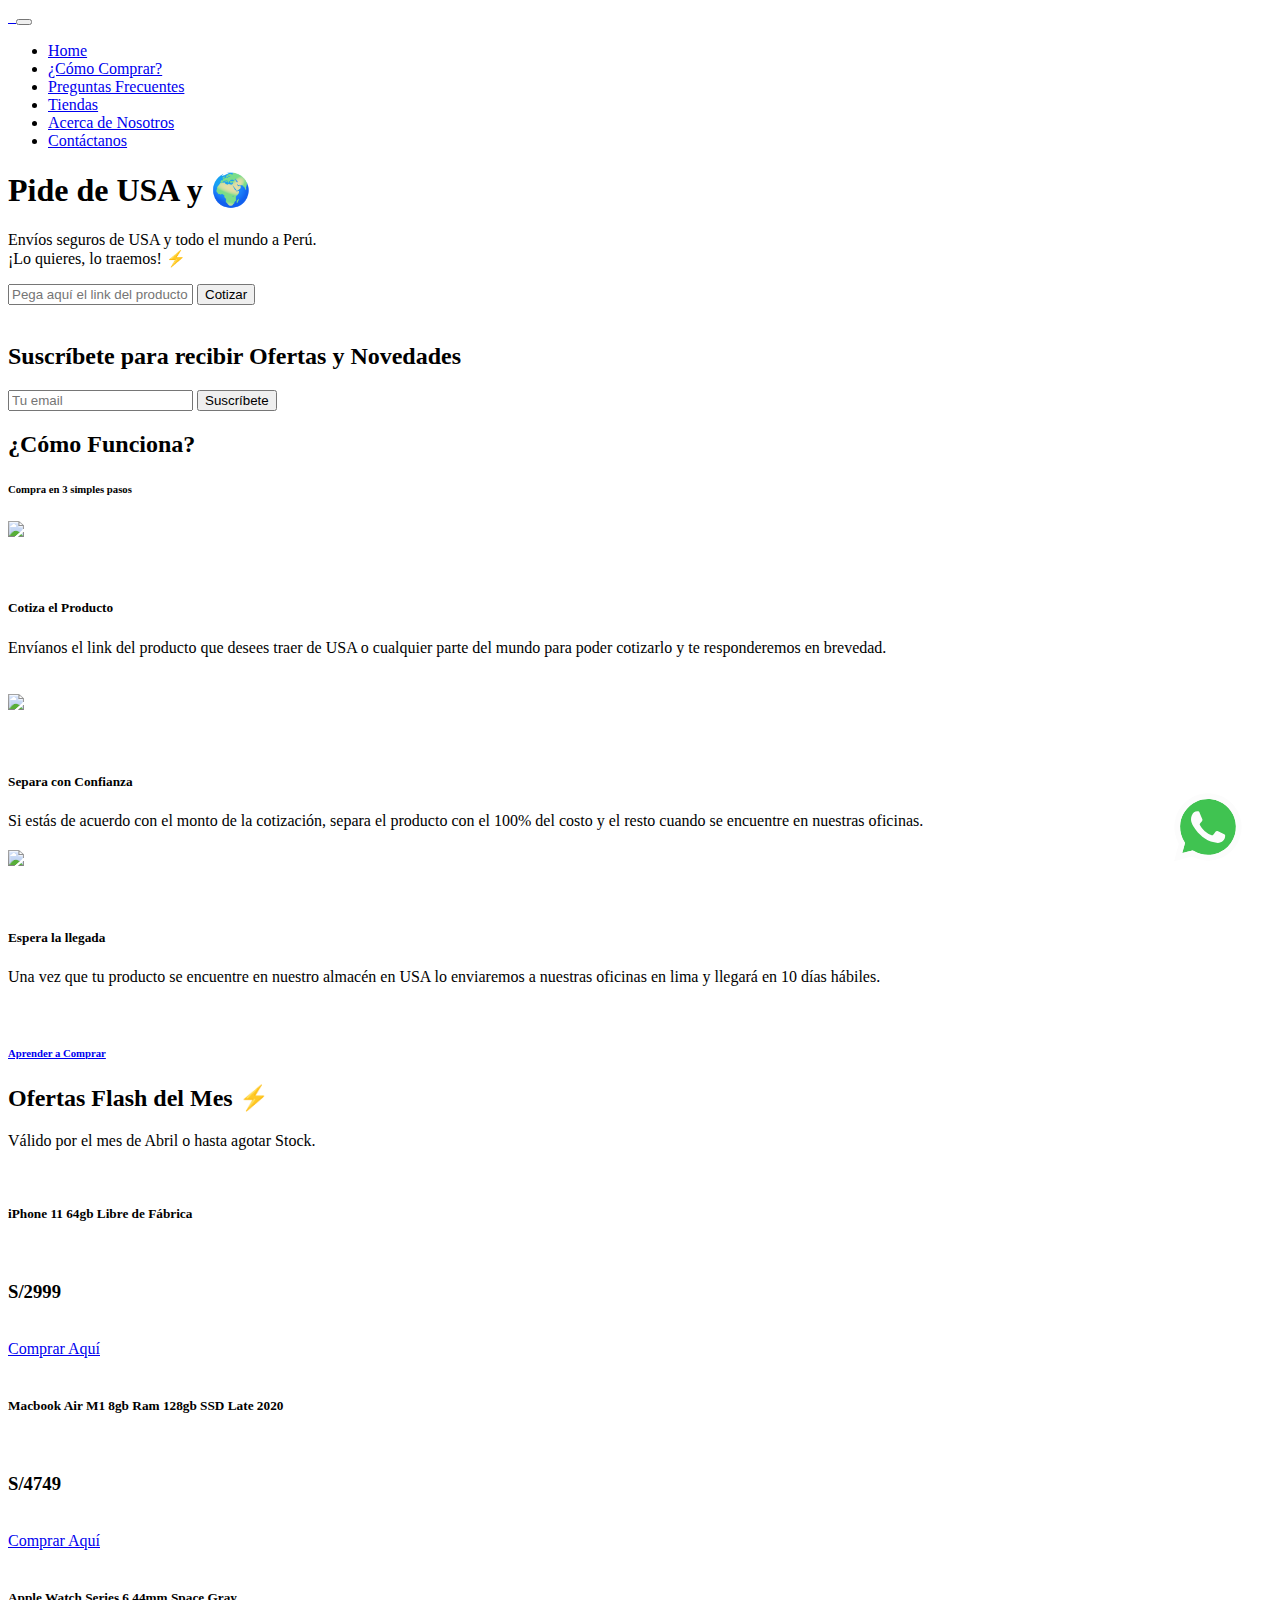
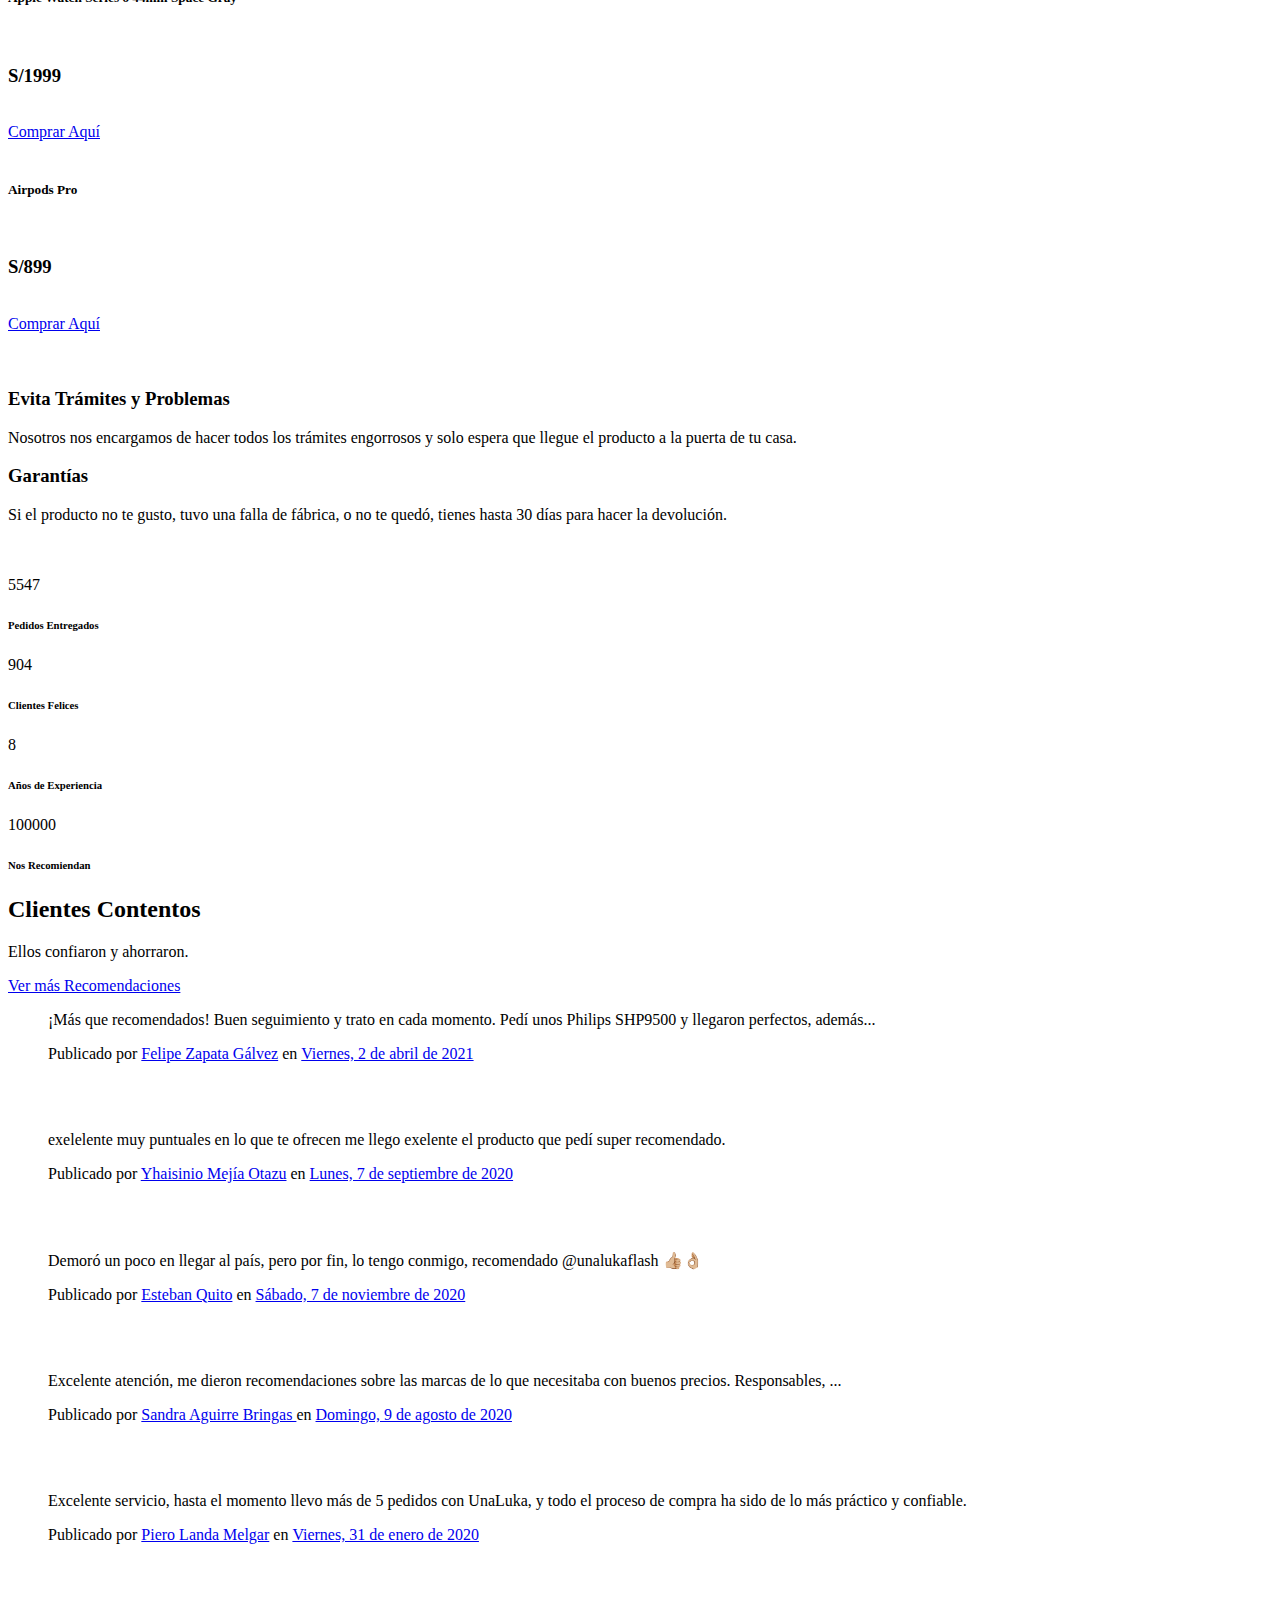
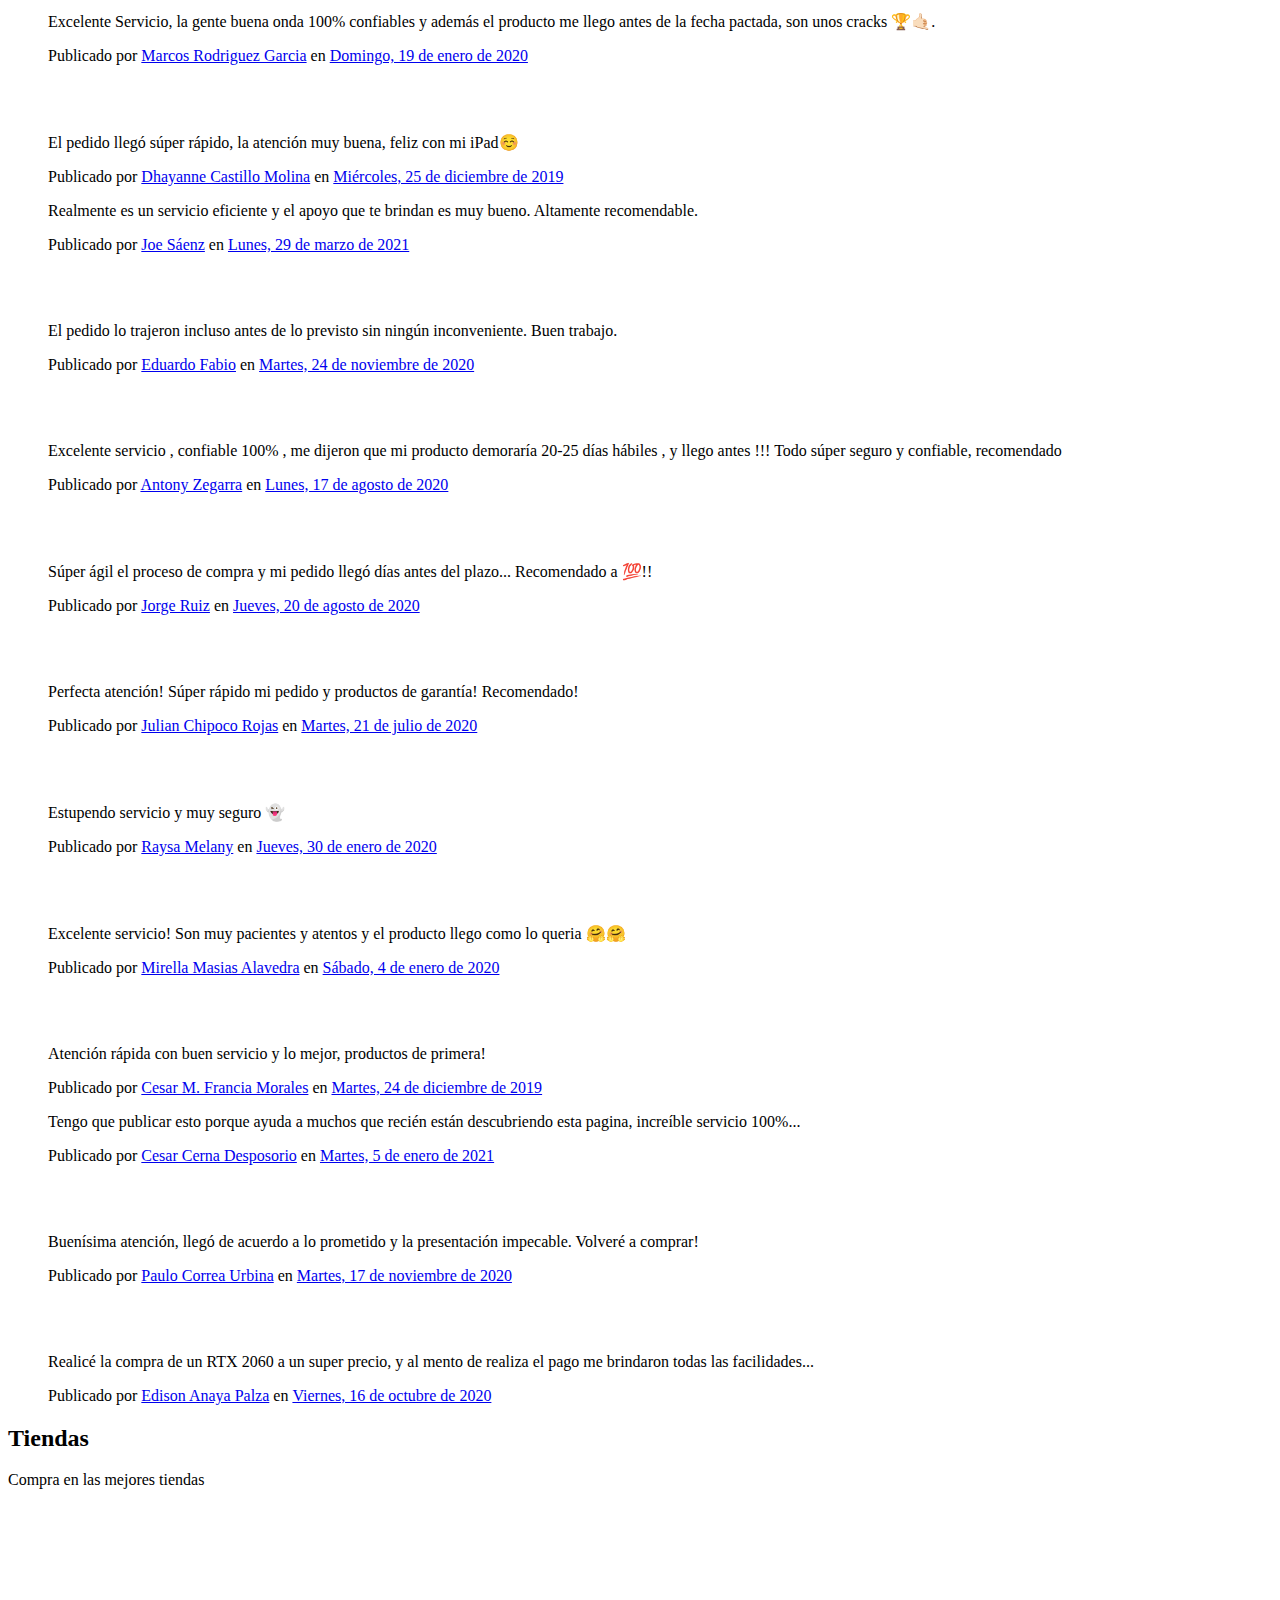
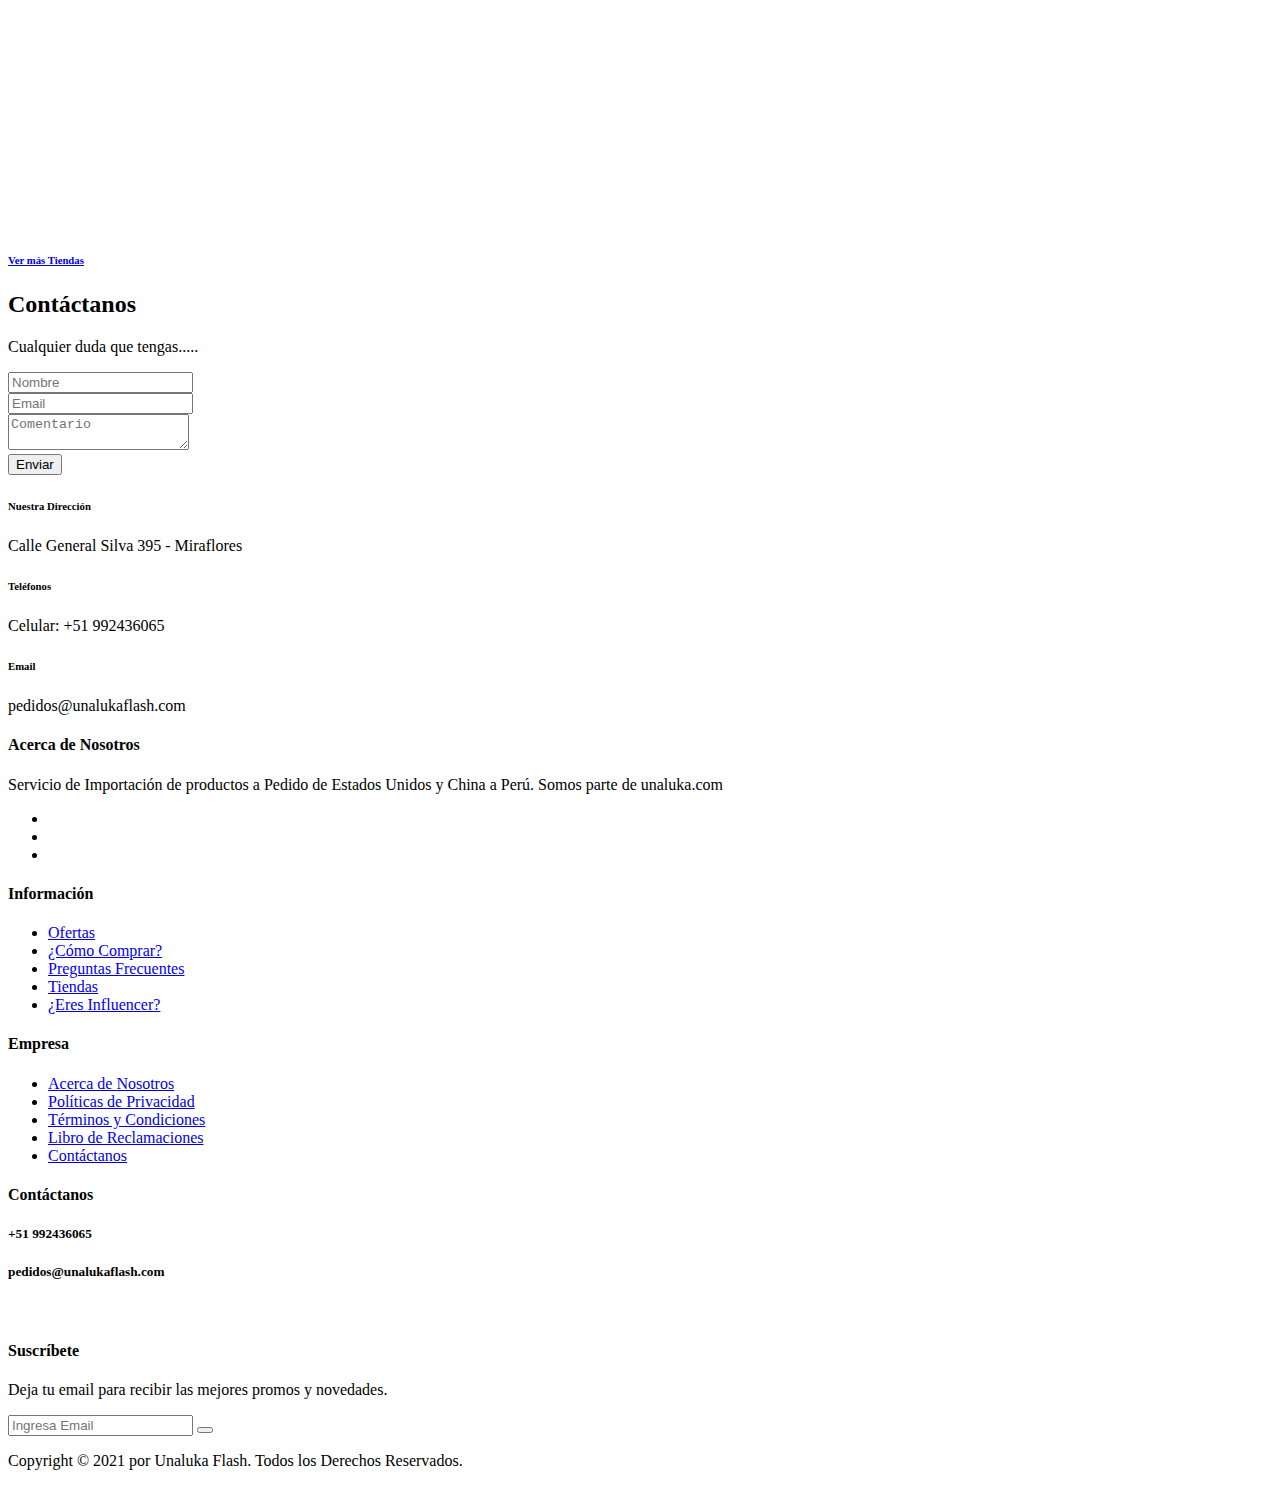
==== index.html @ 12e56920 "Add files via upload" ====
<!doctype html>
<html lang="zxx">
<head>
  <meta charset="utf-8">
  <meta name="viewport" content="width=device-width, initial-scale=1, shrink-to-fit=no">
  <meta http-equiv="X-UA-Compatible" content="IE=edge">
  <meta name="description" content="Unaluka flash">
  <meta name="keywords" content="Unaluka flash">
  <meta name="apple-mobile-web-app-capable" content="yes">


  <title>Unaluka Flash</title>
  <!-- Favicon -->
  <link rel="shortcut icon" type="image/x-icon" href="favicon.ico">

    <!-- Plugin CSS -->
  <link href="static/plugin/bootstrap/css/bootstrap.min.css" rel="stylesheet">
  <link href="static/plugin/font-awesome/css/fontawesome-all.min.css" rel="stylesheet">
  <link href="static/plugin/et-line/style.css" rel="stylesheet">
  <link href="static/plugin/themify-icons/themify-icons.css" rel="stylesheet">
  <link href="static/plugin/owl-carousel/css/owl.carousel.min.css" rel="stylesheet">
  <link href="static/plugin/magnific/magnific-popup.css" rel="stylesheet">
  <!-- End -->
  

  <!-- Theme css -->
  <link href="static/css/style.css" rel="stylesheet">
  <link href="static/css/color/default.css" rel="stylesheet" id="color_theme">
  <!-- End -->

</head>

<!-- ========== Body Starts ========== -->
<!-- Body Start -->
<body data-spy="scroll" data-target="#navbar" data-offset="98">

  <div id="fb-root"></div>
<script async defer crossorigin="anonymous" src="https://connect.facebook.net/es_LA/sdk.js#xfbml=1&version=v10.0" nonce="YpoxZczE"></script>

  <!-- Loading -->
  <div id="loading">
    <div class="load-circle"><span class="one"></span></div>
  </div>
  <!-- / -->

  <!-- Header -->
  <header>
    <nav class="navbar header-nav navbar-expand-lg">
      <div class="container">
        <!-- Brand -->
        <a class="navbar-brand" href="#">
          <img class="light-logo" src="static/img/logo-light.svg" title="" alt="">
          <img class="dark-logo" src="static/img/logo.svg" title="" alt="">
        </a>
        <!-- / -->

        <!-- Mobile Toggle -->
        <button class="navbar-toggler" type="button" data-toggle="collapse" data-target="#navbar" aria-controls="navbar" aria-expanded="false" aria-label="Toggle navigation">
            <span></span>
            <span></span>
            <span></span>
        </button>
        <!-- / -->

        <!-- Top Menu -->
        <div class="collapse navbar-collapse justify-content-end" id="navbar">
          <ul class="navbar-nav ml-auto align-items-center">
            
            <li><a class="nav-link" href="index.html#home">Home</a></li>
            <li><a class="nav-link" href="como-comprar.html">¿Cómo Comprar?</a></li>
            <li><a class="nav-link" href="faq.html">Preguntas Frecuentes</a></li>
            <li><a class="nav-link" href="#tiendas">Tiendas</a></li>
            <li><a class="nav-link" href="acerca.html">Acerca de Nosotros</a></li>
            <li><a class="nav-link" href="#contatus">Contáctanos</a></li>
          </ul>
        </div>
        <!-- / -->

      </div><!-- Container -->
    </nav> <!-- Navbar -->
  </header>
  <!-- Header End -->

  <!-- Main -->
  <main>



    <!-- 
    =============================
      Home Banner
    =============================
    -->
    <section id="home" class="home-banner-03 theme-bg bg-effect-box">
      <div class="bg-effect bg-cover" style="background-image: url(static/img/banner-effect-5.svg);"></div>
      <div id="particles_effect" class="particles-effect"></div>
      <div class="container">
        <div class="row align-items-center justify-content-center p-100px-tb sm-p-60px-b">
          <div class="col-lg-5 md-p-30px-tb">
            <h1 class="font-alt white-color">Pide de USA y 🌍</h1>
            <p class="white-color-light">Envíos seguros de USA y todo el mundo a Perú. </br>¡Lo quieres, lo traemos! ⚡️</p>
            <div class="subscribe-block">
              <div class="form-group">
                <input class="form-control" type="email" placeholder="Pega aqu&iacute; el link del producto" name="name">
                <span class="input-focus-effect theme-bg-cotizar"></span>
                <button class="btn-theme-cotizar btn">Cotizar</button>
              </div>
            </div>
          </div> <!-- col -->
          <div class="col-lg-7 text-center p-15px-l">
            <img src="static/img/propias/home/principal.svg" title="" alt="">
          </div>
        </div> <!-- row -->
      </div>
    </section>
    <!-- / -->
    
    <!-- 
    =============================
      Subscribe
    =============================
    -->    
    <section class="subscribe-section">
      <div class="container">
        <div class="subscribe-inner box-shadow">
          <div class="row align-items-center">
            <div class="col-md-6 sm-m-20px-b">
              <h2 class="dark-color font-alt">Suscríbete para recibir Ofertas y Novedades</h2>
            </div>
            <div class="col-md-6">
              <div class="subscribe-block">
                <div class="form-group">
                  <input class="form-control" type="email" placeholder="Tu email" name="name">
                  <span class="input-focus-effect theme-bg"></span>
                  <button class="btn-theme btn">Suscríbete</button>
                </div>
              </div>
            </div>
          </div>
        </div>
      </div>
    </section>

    <!-- 
    =============================
      About us
    =============================
    -->
    <section id="about" class="section">
      <div class="container">
        <div class="row justify-content-center m-45px-b sm-m-25px-b">
          <div class="col-lg-8 col-md-10">
            <div class="section-title text-center">
              
              <h2 class="dark-color font-alt">¿Cómo Funciona?</h2>
              <h6 class="theme-color">Compra en 3 simples pasos</h6>
            </div>
          </div>
        </div>

          <div class="row">
            <div class="col-md-4 m-15px-tb">
              <div class="feature-box-04-como-funciona">
                <div class="feature-content">
                  <h3><img class="como-funciona-numeros" src="static/img/propias/home/numeros/1.png"></h3>
                  <br/>
                  <h5 class="font-alt dark-color como-funciona-titulo">Cotiza el Producto</h5>
                  <p>Envíanos el link del producto que desees traer de USA o cualquier parte del mundo para poder cotizarlo y te responderemos en brevedad.<br>&nbsp;</p>
                </div>
              </div>
            </div> <!-- col -->

            <div class="col-md-4 m-15px-tb">
              <div class="feature-box-04-como-funciona">
                <div class="feature-content">
                  <h3><img class="como-funciona-numeros" src="static/img/propias/home/numeros/2.png"></h3>
                  <br/>
                  <h5 class="font-alt dark-color como-funciona-titulo">Separa con Confianza</h5>
                  <p>Si estás de acuerdo con el monto de la cotización, separa el producto con el 100% del costo y el resto cuando se encuentre en nuestras oficinas.</p>
                </div>
              </div>
            </div> <!-- col -->

            <div class="col-md-4 m-15px-tb">
              <div class="feature-box-04-como-funciona">
                <div class="feature-content">
                  <h3><img class="como-funciona-numeros" src="static/img/propias/home/numeros/3.png"></h3>
                  <br/>
                  <h5 class="font-alt dark-color como-funciona-titulo">Espera la llegada</h5>
                  <p>Una vez que tu producto se encuentre en nuestro almacén en USA lo enviaremos a nuestras oficinas en lima y llegará en 10 días hábiles.<br>&nbsp;<br>&nbsp;</p>
                </div>
              </div>
            </div> <!-- col -->




          </div> <!-- row -->

          <div class="row justify-content-center m-45px-t sm-m-25px-t">
          <div class="col-sm-6 col-md-3 col-6 col-lg-2 text-center">
            <a href="como-comprar.html"><h6 class="theme-color">Aprender a Comprar</h6></a>
          </div>
      </div>
      </div> <!-- container -->
    </section>
    <!-- / -->

     <!-- 
    =============================
      Our Team
    =============================
    -->
    <section class="section">
      <div class="container">
        <div class="row m-25px-b sm-m-25px-b">
          <div class="col-lg-5 col-md-10">
            <div class="section-title-01">
              <h2 class="dark-color font-alt">Ofertas Flash del Mes ⚡️ </h2>
              <p>Válido por el mes de Abril o hasta agotar Stock.</p>
            </div>
          </div>
        </div>

        <div class="row">
          <div class="col-md-6 col-lg-3 m-15px-tb">
            <div class="our-team">
              <div class="team-avtar">
                <img src="static/img/propias/home/iPhone11.png" title="" alt="">
              </div>
              
              <!-- 1era Oferta del Mes -->

              <div class="team-info">
                <h5 class="font-alt dark-color">iPhone 11 64gb Libre de Fábrica</h5>
                 <br/>
                 <h3 class="dark-color font-alt">S/2999</h3>
                 <br/>
                <div class="btn-bar">
                  <a href="https://api.whatsapp.com/send?phone=51992436065&text=Hola!%20Me%20interesa%20la%20primera%20oferta%20del%20mes%20" class="btn btn-theme">Comprar Aquí</a>
                </div>

                 <!-- Termina Oferta del Mes -->


                <!-- <label>Comprar Aquí</label> -->
              </div>
            </div>
          </div> <!-- col -->

          <div class="col-md-6 col-lg-3 m-15px-tb">
            <div class="our-team">
              <div class="team-avtar">
                <img src="static/img/propias/home/MacbookAir.png" title="" alt="">
              </div>


                 <!-- 2da Oferta del Mes -->

              <div class="team-info">
                <h5 class="font-alt dark-color">Macbook Air M1 8gb Ram 128gb SSD Late 2020</h5>
                 <br/>
                 <h3 class="dark-color font-alt">S/4749</h3>
                 <br/>
                <div class="btn-bar">
                  <a href="https://api.whatsapp.com/send?phone=51992436065&text=Hola!%20Me%20interesa%20realizar%20una%20cotizaci%C3%B3n%20de%20un%20producto...%20" class="btn btn-theme">Comprar Aquí</a>
                </div>

                 <!-- Termina Oferta del Mes -->
                



              </div>
            </div>
          </div> 

          <div class="col-md-6 col-lg-3 m-15px-tb">
            <div class="our-team">
              <div class="team-avtar">
                <img src="static/img/propias/home/AppleWatch.png" title="" alt="">
              </div>


                <!-- Tercera Oferta del Mes -->

              <div class="team-info">
                <h5 class="font-alt dark-color">Apple Watch Series 6 44mm Space Gray</h5>
                 <br/>
                 <h3 class="dark-color font-alt">S/1999</h3>
                 <br/>
                <div class="btn-bar">
                  <a href="https://api.whatsapp.com/send?phone=51992436065&text=Hola!%20Me%20interesa%20realizar%20una%20cotizaci%C3%B3n%20de%20un%20producto...%20" class="btn btn-theme">Comprar Aquí</a>
                </div>

                <!-- Termina Oferta del Mes -->
                


              </div>
            </div>
          </div> <!-- col -->

          <div class="col-md-6 col-lg-3 m-15px-tb">
            <div class="our-team">
              <div class="team-avtar">
                <img src="static/img/propias/home/AirpodsPro.png" title="" alt="">
              </div>

              
                <!-- Cuarta Oferta del Mes -->

              <div class="team-info">
                <h5 class="font-alt dark-color">Airpods Pro</h5>
                 <br/>
                 <h3 class="dark-color font-alt">S/899</h3>
                 <br/>
                <div class="btn-bar">
                  <a href="https://api.whatsapp.com/send?phone=51992436065&text=Hola!%20Me%20interesa%20realizar%20una%20cotizaci%C3%B3n%20de%20un%20producto...%20" class="btn btn-theme">Comprar Aquí</a>
                </div>

                <!-- Termina Oferta del Mes -->


            </div>
          </div> <!-- col -->

        </div>


      </div> <!-- container -->
    </section>

    <!-- 
    =============================
      Features
    =============================
    -->
    <section id="feature" class="section shapes-section gray-bg">
      <div class="container">
        <div class="row align-items-center p-40px-b">
            <div class="col-md-6">
              <img class="centrar-imagen" src="static/img/propias/home/tramites.png" title="" alt="">
            </div>
            <div class="col-md-6 col-lg-5 p-50px-l sm-p-15px-l">
              <div class="sub-title m-20px-b">
                <br/>
                <h3 class="font-alt theme-after dark-color">Evita Trámites y Problemas</h3>
                  <p class="large-text">Nosotros nos encargamos de hacer todos los trámites engorrosos y solo espera que llegue el producto a la puerta de tu casa.</p>
                <div class="btn-bar">
                 <!-- <a href="#" class="btn btn-theme">Más Info</a> -->
                </div>
              </div>
            </div>
        </div> <!-- row -->  

        <div class="row align-items-center p-40px-t">
            <div class="col-md-6 order-last order-md-first">
              <div class="sub-title m-20px-b">
               <div class="std-box-01-custom md-m-40px-t">
                <h3 class="font-alt theme-after dark-color">Garantías</h3>
                <p class="large-text">Si el producto no te gusto, tuvo una falla de fábrica, o no te quedó, tienes hasta 30 días para hacer la devolución.</p>
                <div class="btn-bar">
                  <!-- <a href="#" class="btn btn-theme">Más Info</a> -->
                </div>
               </div>
              </div>
            </div>
            <div class="col-md-6">
              <img class="centrar-imagen" src="static/img/propias/home/garantias.png" title="" alt="">
            </div>
        </div> <!-- row -->  

      </div> <!-- container -->
      <div class="shapes-box">
        <span data-parallax='{"x": 150, "y": -20, "rotateZ":500}'>
            <img src="static/img/fl-shape-1.png" title="" alt="">
        </span>
        <span data-parallax='{"x": 250, "y": 150, "rotateZ":500}'>
            <img src="static/img/fl-shape-2.png" title="" alt="">
        </span>
        <span data-parallax='{"x": -180, "y": 80, "rotateY":2000}'>
            <img src="static/img/fl-shape-3.png" title="" alt="">
        </span>
        <span data-parallax='{"x": -20, "y": 180}'>
            <img src="static/img/fl-shape-4.png" title="" alt="">
        </span>
        <span data-parallax='{"x": 300, "y": 70}'>
            <img src="static/img/fl-shape-5.png" title="" alt="">
        </span>
        <span data-parallax='{"x": 250, "y": 180, "rotateZ":1500}'>
            <img src="static/img/fl-shape-6.png" title="" alt="">
        </span>
        <span data-parallax='{"x": 180, "y": 10, "rotateZ":2000}'>
            <img src="static/img/fl-shape-7.png" title="" alt="">
        </span>
        <span data-parallax='{"x": 60, "y": -100}'>
            <img src="static/img/fl-shape-9.png" title="" alt="">
        </span>
        <span data-parallax='{"x": -30, "y": 150, "rotateZ":1500}'>
            <img src="static/img/fl-shape-10.png" title="" alt="">
        </span>
    </div>
    </section>


   

     <!-- 
    =============================
      Counter
    =============================
    -->
    <section class="section counter theme-bg">
      <div class="container">
        <div class="row">
          <div class="col-md-6 col-sm-6 col-lg-3 m-15px-tb">
            <div class="counter-col">
              <div class="counter-data">
                <div class="count theme-color font-alt" data-to="5547" data-speed="5547">5547</div>
                <h6>Pedidos Entregados</h6>
              </div>
            </div> <!-- count col -->
          </div> <!-- col -->

          <div class="col-md-6 col-sm-6 col-lg-3 m-15px-tb">
            <div class="counter-col">
              <div class="counter-data">
                <div class="count theme-color font-alt" data-to="904" data-speed="904">904</div>
                <h6>Clientes Felices</h6>
              </div>
            </div> <!-- count col -->
          </div> <!-- col -->

          <div class="col-md-6 col-sm-6 col-lg-3 m-15px-tb">
            <div class="counter-col">
              <div class="counter-data">
                <div class="count theme-color font-alt" data-to="8" data-speed="8">8</div>
                <h6>Años de Experiencia</h6>
              </div>
            </div> <!-- count col -->
          </div> <!-- col -->

          <div class="col-md-6 col-sm-6 col-lg-3 m-15px-tb">
            <div class="counter-col">
              <div class="counter-data">
                <div class="count theme-color font-alt" data-to="100" data-speed="100">100000</div>
                <h6>Nos Recomiendan</h6>
              </div>
            </div> <!-- count col -->
          </div> <!-- col -->

        </div>
      </div>
    </section>

    <!-- 
    =============================
      Our Team
    =============================
    -->
    <section class="section">
      <div class="container">
        <div class="row">
          <div class="col-lg-4 md-m-30px-b">
            <div class="section-title-02">
              <h2 class="dark-color font-alt theme-after">Clientes Contentos</h2>
              <p>Ellos confiaron y ahorraron.</p>
              <div class="btn-bar">
                <a href="https://www.facebook.com/pg/unalukaflash/reviews/?referrer=page_recommendations_see_all&ref=page_internal" target="_blank" class="btn btn-theme">Ver más Recomendaciones</a>
              </div>
            </div>
          </div>

          <div class="col-lg-8">
            <div class="row">
              <div class="col-md-4 col-sm-6 m-30px-b">
                  <div class="our-team-01">


<div class="fb-post" data-href="https://www.facebook.com/felipe.zapatagalvez.54/posts/1614865908703397" data-width="232" data-show-text="true"><blockquote cite="https://www.facebook.com/felipe.zapatagalvez.54/posts/1614865908703397" class="fb-xfbml-parse-ignore"><p>¡Más que recomendados! Buen seguimiento y trato en cada momento. Pedí unos Philips SHP9500 y llegaron perfectos, además...</p>Publicado por <a href="https://www.facebook.com/felipe.zapatagalvez.54">Felipe Zapata Gálvez</a> en&nbsp;<a href="https://www.facebook.com/felipe.zapatagalvez.54/posts/1614865908703397">Viernes, 2 de abril de 2021</a></blockquote></div>      

<br/>
<br/>

<div class="fb-post" data-href="https://www.facebook.com/yhaisinio/posts/1152488198456245" data-width="232" data-show-text="true"><blockquote cite="https://www.facebook.com/yhaisinio/posts/1152488198456245" class="fb-xfbml-parse-ignore"><p>exelelente muy puntuales en lo que te ofrecen me llego exelente el producto que pedí super recomendado.</p>Publicado por <a href="https://www.facebook.com/yhaisinio">Yhaisinio Mejía Otazu</a> en&nbsp;<a href="https://www.facebook.com/yhaisinio/posts/1152488198456245">Lunes, 7 de septiembre de 2020</a></blockquote></div>      

<br/>
<br/>


<div class="fb-post" data-href="https://www.facebook.com/wish.brumh.7/posts/218332742988322" data-width="232" data-show-text="true"><blockquote cite="https://www.facebook.com/wish.brumh.7/posts/218332742988322" class="fb-xfbml-parse-ignore"><p>Demoró un poco en llegar al país, pero por fin, lo tengo conmigo, recomendado &#064;unalukaflash 👍🏼👌🏼</p>Publicado por <a href="https://www.facebook.com/wish.brumh.7">Esteban Quito</a> en&nbsp;<a href="https://www.facebook.com/wish.brumh.7/posts/218332742988322">Sábado, 7 de noviembre de 2020</a></blockquote></div>

<br/>
<br/>

<div class="fb-post" data-href="https://www.facebook.com/permalink.php?story_fbid=10219607391429304&amp;id=1051404503" data-width="232" data-show-text="true"><blockquote cite="https://www.facebook.com/permalink.php?story_fbid=10219607391429304&amp;id=1051404503" class="fb-xfbml-parse-ignore"><p>Excelente atención, me dieron recomendaciones sobre las marcas de lo que necesitaba con buenos precios. Responsables, ...</p>Publicado por <a href="#" role="button">Sandra  Aguirre  Bringas </a> en&nbsp;<a href="https://www.facebook.com/permalink.php?story_fbid=10219607391429304&amp;id=1051404503">Domingo, 9 de agosto de 2020</a></blockquote></div>
                 
<br/>
<br/>


<div class="fb-post" data-href="https://www.facebook.com/piero.landa.1/posts/10157075211332634" data-width="232" data-show-text="true"><blockquote cite="https://www.facebook.com/piero.landa.1/posts/10157075211332634" class="fb-xfbml-parse-ignore"><p>Excelente servicio, hasta el momento llevo más de 5 pedidos con UnaLuka, y todo el proceso de compra ha sido de lo más práctico y confiable.</p>Publicado por <a href="#" role="button">Piero Landa Melgar</a> en&nbsp;<a href="https://www.facebook.com/piero.landa.1/posts/10157075211332634">Viernes, 31 de enero de 2020</a></blockquote></div>                 


<br/>
<br/>

<div class="fb-post" data-href="https://www.facebook.com/markitoz.rodriguezgarcia/posts/2767651589966597" data-width="232" data-show-text="true"><blockquote cite="https://www.facebook.com/markitoz.rodriguezgarcia/posts/2767651589966597" class="fb-xfbml-parse-ignore"><p>Excelente Servicio, la gente buena onda 100% confiables y además el producto me llego antes de la fecha pactada, son unos cracks 🏆🤙🏻.</p>Publicado por <a href="#" role="button">Marcos Rodriguez Garcia</a> en&nbsp;<a href="https://www.facebook.com/markitoz.rodriguezgarcia/posts/2767651589966597">Domingo, 19 de enero de 2020</a></blockquote></div>
         

<br/>
<br/>       

<div class="fb-post" data-href="https://www.facebook.com/dhayanne.castillomolina/posts/2568541073224444" data-width="232" data-show-text="true"><blockquote cite="https://www.facebook.com/dhayanne.castillomolina/posts/2568541073224444" class="fb-xfbml-parse-ignore"><p>El pedido llegó súper rápido, la atención muy buena, feliz con mi iPad☺️</p>Publicado por <a href="https://www.facebook.com/dhayanne.castillomolina">Dhayanne Castillo Molina</a> en&nbsp;<a href="https://www.facebook.com/dhayanne.castillomolina/posts/2568541073224444">Miércoles, 25 de diciembre de 2019</a></blockquote></div>                
              
                </div>
              </div> <!-- col -->
              <div class="col-md-4 col-sm-6 m-30px-b">
                <div class="our-team-01">
      
<div class="fb-post" data-href="https://www.facebook.com/jsaenz248/posts/10226009089119745" data-width="232" data-show-text="true"><blockquote cite="https://www.facebook.com/jsaenz248/posts/10226009089119745" class="fb-xfbml-parse-ignore"><p>Realmente es un servicio eficiente y el apoyo que te brindan es muy bueno. Altamente recomendable.</p>Publicado por <a href="https://www.facebook.com/jsaenz248">Joe Sáenz</a> en&nbsp;<a href="https://www.facebook.com/jsaenz248/posts/10226009089119745">Lunes, 29 de marzo de 2021</a></blockquote></div>

<br/>
<br/>


<div class="fb-post" data-href="https://www.facebook.com/eduardofabio.gonzaleslopez/posts/10158383385043183" data-width="232" data-show-text="true"><blockquote cite="https://www.facebook.com/eduardofabio.gonzaleslopez/posts/10158383385043183" class="fb-xfbml-parse-ignore"><p>El pedido lo trajeron incluso antes de lo previsto sin ningún inconveniente. Buen trabajo.</p>Publicado por <a href="https://www.facebook.com/eduardofabio.gonzaleslopez">Eduardo Fabio</a> en&nbsp;<a href="https://www.facebook.com/eduardofabio.gonzaleslopez/posts/10158383385043183">Martes, 24 de noviembre de 2020</a></blockquote></div>


<br/>
<br/>

<div class="fb-post" data-href="https://www.facebook.com/antony.zegarra.16/posts/2598580307060141" data-width="232" data-show-text="true"><blockquote cite="https://www.facebook.com/antony.zegarra.16/posts/2598580307060141" class="fb-xfbml-parse-ignore"><p>Excelente servicio , confiable 100% , me dijeron que mi producto demoraría 20-25 días hábiles , y llego antes !!! 

Todo súper seguro y confiable, recomendado</p>Publicado por <a href="https://www.facebook.com/antony.zegarra.16">Antony Zegarra</a> en&nbsp;<a href="https://www.facebook.com/antony.zegarra.16/posts/2598580307060141">Lunes, 17 de agosto de 2020</a></blockquote></div>

<br/>
<br/>

<div class="fb-post" data-href="https://www.facebook.com/jarucor/posts/1477849932410784" data-width="232" data-show-text="true"><blockquote cite="https://www.facebook.com/jarucor/posts/1477849932410784" class="fb-xfbml-parse-ignore"><p>Súper ágil el proceso de compra y mi pedido llegó días antes del plazo... Recomendado a 💯!!</p>Publicado por <a href="https://www.facebook.com/jarucor">Jorge Ruiz</a> en&nbsp;<a href="https://www.facebook.com/jarucor/posts/1477849932410784">Jueves, 20 de agosto de 2020</a></blockquote></div>

<br/>
<br/>

<div class="fb-post" data-href="https://www.facebook.com/julian.c.rojas.39/posts/10158531905294603" data-width="232" data-show-text="true"><blockquote cite="https://www.facebook.com/julian.c.rojas.39/posts/10158531905294603" class="fb-xfbml-parse-ignore"><p>Perfecta atención! Súper rápido mi pedido y productos de garantía! Recomendado!</p>Publicado por <a href="https://www.facebook.com/julian.c.rojas.39">Julian Chipoco Rojas</a> en&nbsp;<a href="https://www.facebook.com/julian.c.rojas.39/posts/10158531905294603">Martes, 21 de julio de 2020</a></blockquote></div>

<br/>
<br/>

<div class="fb-post" data-href="https://www.facebook.com/raysa.melany/posts/10157260703508075" data-width="232" data-show-text="true"><blockquote cite="https://www.facebook.com/raysa.melany/posts/10157260703508075" class="fb-xfbml-parse-ignore"><p>Estupendo servicio y muy seguro 👻</p>Publicado por <a href="https://www.facebook.com/raysa.melany">Raysa Melany</a> en&nbsp;<a href="https://www.facebook.com/raysa.melany/posts/10157260703508075">Jueves, 30 de enero de 2020</a></blockquote></div>

<br/>
<br/>

<div class="fb-post" data-href="https://www.facebook.com/mirella.masiasalavedra/posts/10221896713911084" data-width="232" data-show-text="true"><blockquote cite="https://www.facebook.com/mirella.masiasalavedra/posts/10221896713911084" class="fb-xfbml-parse-ignore"><p>Excelente servicio! Son muy pacientes y atentos y el producto llego como lo queria 🤗🤗</p>Publicado por <a href="https://www.facebook.com/mirella.masiasalavedra">Mirella Masias Alavedra</a> en&nbsp;<a href="https://www.facebook.com/mirella.masiasalavedra/posts/10221896713911084">Sábado, 4 de enero de 2020</a></blockquote></div>

<br/>
<br/>

<div class="fb-post" data-href="https://www.facebook.com/cmfranciam/posts/10222183238596386" data-width="232" data-show-text="true"><blockquote cite="https://www.facebook.com/cmfranciam/posts/10222183238596386" class="fb-xfbml-parse-ignore"><p>Atención rápida con buen servicio y lo mejor, productos de primera!</p>Publicado por <a href="#" role="button">Cesar M. Francia Morales</a> en&nbsp;<a href="https://www.facebook.com/cmfranciam/posts/10222183238596386">Martes, 24 de diciembre de 2019</a></blockquote></div>

                </div>
              </div> <!-- col -->
              <div class="col-md-4 col-sm-6 m-30px-b">
                <div class="our-team-01">


 <div class="fb-post" data-href="https://www.facebook.com/cesarjeanpool.desposorio/posts/1485205721678422" data-width="232" data-show-text="true"><blockquote cite="https://www.facebook.com/cesarjeanpool.desposorio/posts/1485205721678422" class="fb-xfbml-parse-ignore"><p>Tengo que publicar esto porque ayuda a muchos que recién están descubriendo esta pagina, increíble servicio 100%...</p>Publicado por <a href="https://www.facebook.com/cesarjeanpool.desposorio">Cesar Cerna Desposorio</a> en&nbsp;<a href="https://www.facebook.com/cesarjeanpool.desposorio/posts/1485205721678422">Martes, 5 de enero de 2021</a></blockquote></div>

<br/>
<br/>

<div class="fb-post" data-href="https://www.facebook.com/Paulo.Correa.U/posts/10157331437212553" data-width="485" data-show-text="true"><blockquote cite="https://www.facebook.com/Paulo.Correa.U/posts/10157331437212553" class="fb-xfbml-parse-ignore"><p>Buenísima atención, llegó de acuerdo a lo prometido y la presentación impecable.
Volveré a comprar!</p>Publicado por <a href="https://www.facebook.com/Paulo.Correa.U">Paulo Correa Urbina</a> en&nbsp;<a href="https://www.facebook.com/Paulo.Correa.U/posts/10157331437212553">Martes, 17 de noviembre de 2020</a></blockquote></div>

<br/>
<br/>

<div class="fb-post" data-href="https://www.facebook.com/edison.anayapalza.9/posts/1706385652849441" data-width="485" data-show-text="true"><blockquote cite="https://www.facebook.com/edison.anayapalza.9/posts/1706385652849441" class="fb-xfbml-parse-ignore"><p>Realicé la compra de un RTX 2060 a un super precio, y al mento de realiza el pago me brindaron todas las facilidades...</p>Publicado por <a href="https://www.facebook.com/edison.anayapalza.9">Edison Anaya Palza</a> en&nbsp;<a href="https://www.facebook.com/edison.anayapalza.9/posts/1706385652849441">Viernes, 16 de octubre de 2020</a></blockquote></div>


                </div>
              </div> <!-- col -->
              <div class="col-md-4 col-sm-6 m-30px-b">
                <div class="our-team-01">




                </div>
              </div> <!-- col -->
              <div class="col-md-4 col-sm-6 m-30px-b">
                <div class="our-team-01">







                </div>
              </div> <!-- col -->
              <div class="col-md-4 col-sm-6 m-30px-b">
                <div class="our-team-01">
                  




                </div>
              </div> <!-- col -->
            </div> <!-- row -->
          </div>
        </div>
      </div> <!-- container -->
    </section>

<!-- 
    =============================
      Clients
    =============================
    -->
    <section id="tiendas" class="section gray-bg">
      <div class="container">
        <div class="row justify-content-center m-60px-b sm-m-40px-b">
          <div class="col-lg-8 col-md-10">
            <div class="section-title text-center">
              <h2 class="dark-color font-alt theme-after">Tiendas</h2>
              <p>Compra en las mejores tiendas</p>
            </div>
          </div>
        </div>


        <div class="row justify-content-center m-45px-t sm-m-25px-t">
          <div class="col-sm-6 col-md-3 col-6 col-lg-2 text-center">
            <a href="https://www.bestbuy.com/" target="_blank"> <img src="static/img/propias/home/tiendas/bestbuy.png" title="" alt=""></a>
          </div>
          <div class="col-sm-6 col-md-3 col-6 col-lg-2 text-center">
            <a href="https://www.amazon.com/" target="_blank"><img src="static/img/propias/home/tiendas/amazon.png" title="" alt=""></a>
          </div>
          <div class="col-sm-6 col-md-3 col-6 col-lg-2 text-center">
            <a href="http://www.canon.com/" target="_blank"><img src="static/img/propias/home/tiendas/canon.png" title="" alt=""></a>
          </div>
          <div class="col-sm-6 col-md-3 col-6 col-lg-2 text-center">
            <a href="https://www.invictawatch.com/" target="_blank"><img src="static/img/propias/home/tiendas/invicta.png" title="" alt=""></a>
          </div>
          <div class="col-sm-6 col-md-3 col-6 col-lg-2 text-center">
            <a href="https://www.target.com/" target="_blank"><img src="static/img/propias/home/tiendas/target.png" title="" alt=""></a>
          </div>
          <div class="col-sm-6 col-md-3 col-6 col-lg-2 text-center">
            <a href="https://www.alibaba.com/" target="_blank"><img src="static/img/propias/home/tiendas/alibaba.png" title="" alt=""></a>
          </div>
        </div>

        <div class="row justify-content-center m-45px-t sm-m-25px-t">
          <div class="col-sm-6 col-md-3 col-6 col-lg-2 text-center">
            <a href="https://www.finishline.com/" target="_blank"><img src="static/img/propias/home/tiendas/finishline.png" title="" alt=""></a>
          </div>
          <div class="col-sm-6 col-md-3 col-6 col-lg-2 text-center">
            <a href="https://www.gopro.com/" target="_blank"><img src="static/img/propias/home/tiendas/gopro.png" title="" alt=""></a>
          </div>
          <div class="col-sm-6 col-md-3 col-6 col-lg-2 text-center">
            <a href="https://www.nike.com/" target="_blank"><img src="static/img/propias/home/tiendas/nike.png" title="" alt=""></a>
          </div>
          <div class="col-sm-6 col-md-3 col-6 col-lg-2 text-center">
            <a href="https://www.bhphoto.com/" target="_blank"><img src="static/img/propias/home/tiendas/bh.png" title="" alt=""></a>
          </div>
          <div class="col-sm-6 col-md-3 col-6 col-lg-2 text-center">
            <a href="https://www.aliexpress.com/" target="_blank"><img src="static/img/propias/home/tiendas/aliexpress.png" title="" alt=""></a>
          </div>
          <div class="col-sm-6 col-md-3 col-6 col-lg-2 text-center">
            <a href="https://www.adorama.com/" target="_blank"><img src="static/img/propias/home/tiendas/adorama.png" title="" alt=""></a>
          </div>
        </div>

        <div class="row justify-content-center m-45px-t sm-m-25px-t">
          <div class="col-sm-6 col-md-3 col-6 col-lg-2 text-center">
            <a href="https://www.6pm.com/" target="_blank"><img src="static/img/propias/home/tiendas/6pm.png" title="" alt=""></a>
          </div>
          <div class="col-sm-6 col-md-3 col-6 col-lg-2 text-center">
            <a href="https://www.apple.com/" target="_blank"><img src="static/img/propias/home/tiendas/apple.png" title="" alt=""></a>
          </div>
          <div class="col-sm-6 col-md-3 col-6 col-lg-2 text-center">
            <a href="https://www.nikon.com/" target="_blank"><img src="static/img/propias/home/tiendas/nikon.png" title="" alt=""></a>
          </div>
          <div class="col-sm-6 col-md-3 col-6 col-lg-2 text-center">
            <a href="https://www.ebay.com/" target="_blank"><img src="static/img/propias/home/tiendas/ebay.png" title="" alt=""></a>
          </div>
          <div class="col-sm-6 col-md-3 col-6 col-lg-2 text-center">
            <a href="https://www.macys.com/" target="_blank"><img src="static/img/propias/home/tiendas/macys.png" title="" alt="">
          </div></a>
          <div class="col-sm-6 col-md-3 col-6 col-lg-2 text-center">
            <a href="https://www.zappos.com/" target="_blank"><img src="static/img/propias/home/tiendas/zappos.png" title="" alt="">
          </div></a>
        </div>

        <div class="row justify-content-center m-45px-t sm-m-25px-t">
          <div class="col-sm-6 col-md-3 col-6 col-lg-2 text-center">
            <a href="tiendas.html" target="_blank"><h6 class="theme-color">Ver más Tiendas</h6></a>
          </div>
      </div>
    </section>



    <!-- 
    =============================
      Contact Us
    =============================
    -->
    <section id="contatus" class="section">
      <div class="container">
        <div class="row m-25px-b sm-m-25px-b">
          <div class="col-lg-5 col-md-10">
            <div class="section-title-01">
              <h2 class="dark-color font-alt">Contáctanos</h2>
              <p>Cualquier duda que tengas.....</p>
            </div>
          </div>
        </div>

        <div class="row justify-content-center">
          <div class="col-lg-8 md-m-30px-b">
            <div class="contact-form">
                <form class="contactform" method="post" action="static/php/process-form.php">
                    <div class="row">
                      <div class="col-md-6">
                        <div class="form-group">
                          <input id="name" name="name" type="text" placeholder="Nombre" class="validate form-control" required>
                          <span class="input-focus-effect theme-bg"></span>
                        </div>
                        </div>
                        <div class="col-md-6">
                        <div class="form-group">
                          <input id="email" type="email" placeholder="Email" name="email" class="validate form-control" required>
                          <span class="input-focus-effect theme-bg"></span>
                        </div>
                        </div>
                        <div class="col-md-12">
                        <div class="form-group">
                          <textarea id="message" placeholder="Comentario" name="message" class="form-control" required></textarea>
                          <span class="input-focus-effect theme-bg"></span>
                        </div>
                       </div>
                        <div class="col-md-12">
                          <div class="send">
                             <button class="btn btn-theme" type="submit" name="send"> Enviar</button>
                          </div>
                          <span class="output_message"></span>
                        </div>
                      </div>
                </form>
            </div>
          </div> <!-- col -->
          <div class="col-lg-4">
            <div class="contact-info">
                <i class="theme-color ti-location-pin"></i>
                <h6 class="dark-color font-alt">Nuestra Dirección</h6>
                <p>Calle General Silva 395 - Miraflores</p>
            </div>
            <div class="contact-info">
              <i class="theme-color ti-mobile"></i>
              <h6 class="dark-color font-alt">Teléfonos</h6>
              <p>Celular: +51 992436065<br/></p>
            </div>
            <div class="contact-info">
                <i class="theme-color ti-email"></i>
                <h6 class="dark-color font-alt">Email</h6>
                <p>pedidos@unalukaflash.com</p>
            </div>
          </div>
        </div>

        
      </div> <!-- container -->
    </section>

  </main>
  <!-- / -->

  <!-- Footer -->

  <footer class="footer footer-dark">
    <section class="footer-section">
      <div class="container">
        <div class="row">
          <div class="col-md-12 col-lg-4 sm-m-15px-tb md-m-30px-b">
            <h4 class="font-alt">Acerca de Nosotros</h4>
            <p class="footer-text">Servicio de Importación de productos a Pedido de Estados Unidos y China a Perú. Somos parte de unaluka.com</p>
            <ul class="social-icons">
              <li><a class="footer-social-icons facebook" target="_blank" href="https://www.facebook.com/unalukaflash/"><i class="fab fa-facebook-f"></i></a></li>
              <li><a class="footer-social-icons instagram" target="_blank" href="https://www.instagram.com/unalukaflash/"><i class="fab fa-instagram"></i></a></li>
              <li><a class="footer-social-icons linkedin" target="_blank" href="https://www.linkedin.com/company/unaluka-flash-pe"><i class="fab fa-linkedin-in"></i></a></li>
            </ul>
          </div> <!-- col -->

          <div class="col-6 col-md-4 col-lg-2 sm-m-15px-tb">
            <h4 class="font-alt">Información</h4>
            <ul class="fot-link">
              <li><a target="_blank" href="https://www.facebook.com/unalukaflash/">Ofertas</a></li>
              <li><a href="como-comprar.html">¿Cómo Comprar?</a></li>
              <li><a href="faq.html">Preguntas Frecuentes</a></li>
              <li><a href="tiendas.html">Tiendas</a></li>
              <li><a href="influencer.html">¿Eres Influencer?</a></li>              
            </ul>
          </div> <!-- col -->

          <div class="col-6 col-md-4 col-lg-2 sm-m-15px-tb">
            <h4 class="font-alt">Empresa</h4>
            <ul class="fot-link">
                <li><a href="acerca.html">Acerca de Nosotros</a></li>
                <li><a href="politicas.html">Políticas de Privacidad</a></li>
                <li><a href="terminos.html">Términos y Condiciones</a></li>
                <li><a href="reclamaciones.html">Libro de Reclamaciones</a></li>
                <li><a href="contactanos.html">Contáctanos</a></li>
              </ul>
          </div>

          <div class="col-md-4 col-lg-4 sm-m-15px-tb">

            <h4 class="font-alt">Contáctanos</h4>
            <h5 class="white-color font-alt">+51 992436065</h5>
            <h5 class="white-color font-alt">pedidos@unalukaflash.com</h5>
            <br/><h4 class="font-alt">Suscríbete</h4>
            <p>Deja tu email para recibir las mejores promos y novedades.</p>
            <div class="subscribe-box m-20px-t">
              <input placeholder="Ingresa Email" class="form-control" type="text" name="demo">
              <button class="btn btn-theme"><i class="ti-arrow-right"></i></button>
            </div>
          </div> <!-- col -->

        </div>
        
        <div class="footer-copy">
          <div class="row">
            <div class="col-12">
              <p>Copyright © 2021 por Unaluka Flash. Todos los Derechos Reservados.</p>
            </div><!-- col -->
          </div> <!-- row -->
        </div> <!-- footer-copy -->

      </div> <!-- container -->   
    </section>
  </footer>
  <!-- / -->



  <!-- Jquery -->
  <script src="static/js/jquery-3.2.1.min.js"></script>
  <script src="static/js/jquery-migrate-3.0.0.min.js"></script>
  <!-- End -->

  <!-- Plugin JS -->
  <script src="static/plugin/appear/jquery.appear.js"></script><!--appear-->
  <script src="static/plugin/bootstrap/js/popper.min.js"></script><!--popper-->
  <script src="static/plugin/bootstrap/js/bootstrap.js"></script><!--bootstrap-->
  <script src="static/plugin/particles/particles.min.js"></script>
  <script src="static/plugin/particles/particles-app.js"></script>
  <!-- End -->

  <!-- Custom -->
  
  <script src="static/js/jquery.parallax-scroll.js"></script>
  <script src="static/js/custom.js"></script>
  <!-- End -->

  <a href="https://api.whatsapp.com/send?phone=51992436065&text=Hola!%20Me%20interesa%20realizar%20una%20cotizaci%C3%B3n%20de%20un%20producto...%20" style="display: block; width: 80px; height: 80px; position: fixed; bottom: 2rem; right: 2rem; z-index: 999;"><svg xmlns="http://www.w3.org/2000/svg" viewBox="0 0 500 502" xmlns:v="https://vecta.io/nano"><path d="M179 84c29.5-13.4 62.8-18 95-13.7 32.7 4.3 64 18.3 89 39.8 24 20.2 42.3 47 52.4 76.6 11.6 33.7 12.5 71 2.6 105a176 176 0 0 1-66.3 93.7 175 175 0 0 1-68.6 29.5c-42 8-86.6.2-123-22-2.3-1-4.5-3.5-7.2-2.4L89 407l17-62.4c1-2.2-1-4-2-6-19.3-29.4-29.3-64.8-28.3-100 1-72 47-129 103-155" fill="#40c351"/><path d="M188 146c4.7.1 7.8 4.3 9.6 8 6 13 10.8 26.4 16.5 39.5 1.2 2.7 2 5.7 1 8.6-3 8.5-10 14.6-15.6 21.4-2 2.3-1.8 5.6-.2 8a130 130 0 0 0 73.5 63.5c3 1.3 6.6 1 8.7-1.6a282 282 0 0 0 17-20.9c4.6-6 8.6-4.3 14.6-1.8l38.4 18.5c3 1.3 6 3.5 5.7 7 2 26-21.3 46.2-45.7 47-63-4.6-106-39.6-137-80-10.2-14.2-21-28.5-26.6-45.4-5.3-14.8-5.5-31.7.8-46.3 9.7-19.5 18.2-27 39.6-25.8zm-59-74.6c46.2-33 106-45.6 162-34.4a209 209 0 0 1 97.7 48.3 210 210 0 0 1 70.2 134 211 211 0 0 1-13 101c-14.8 38-41 71.4-74.2 95a209 209 0 0 1-109 38.5 210 210 0 0 1-113-25l-112 29 29.5-108c.6-1.3-.3-2.4-1-3.4a210 210 0 0 1-25-130 213 213 0 0 1 87.5-145M178.4 84c-33.5 15-62 40.8-80.2 72.7-14.4 25-22.4 53.5-23 82.3-1 35.2 9 70.5 28.3 100 1 1.8 2.8 3.7 2 6l-17 62.4c21.3-5.4 42.6-11.2 64-16.6 2.7-1 5 1.2 7.2 2.4a175 175 0 0 0 123 22.1 173 173 0 0 0 68.6-29.5 176 176 0 0 0 66.3-93.7 175 175 0 0 0-2.6-105 175 175 0 0 0-52.4-76.6 174 174 0 0 0-89.1-39.8c-32-4.3-65.4.3-95 13.7z" fill="#fcfcfc"/></svg></a>

</body>
<!-- ========== End of Body ========== -->
</html>
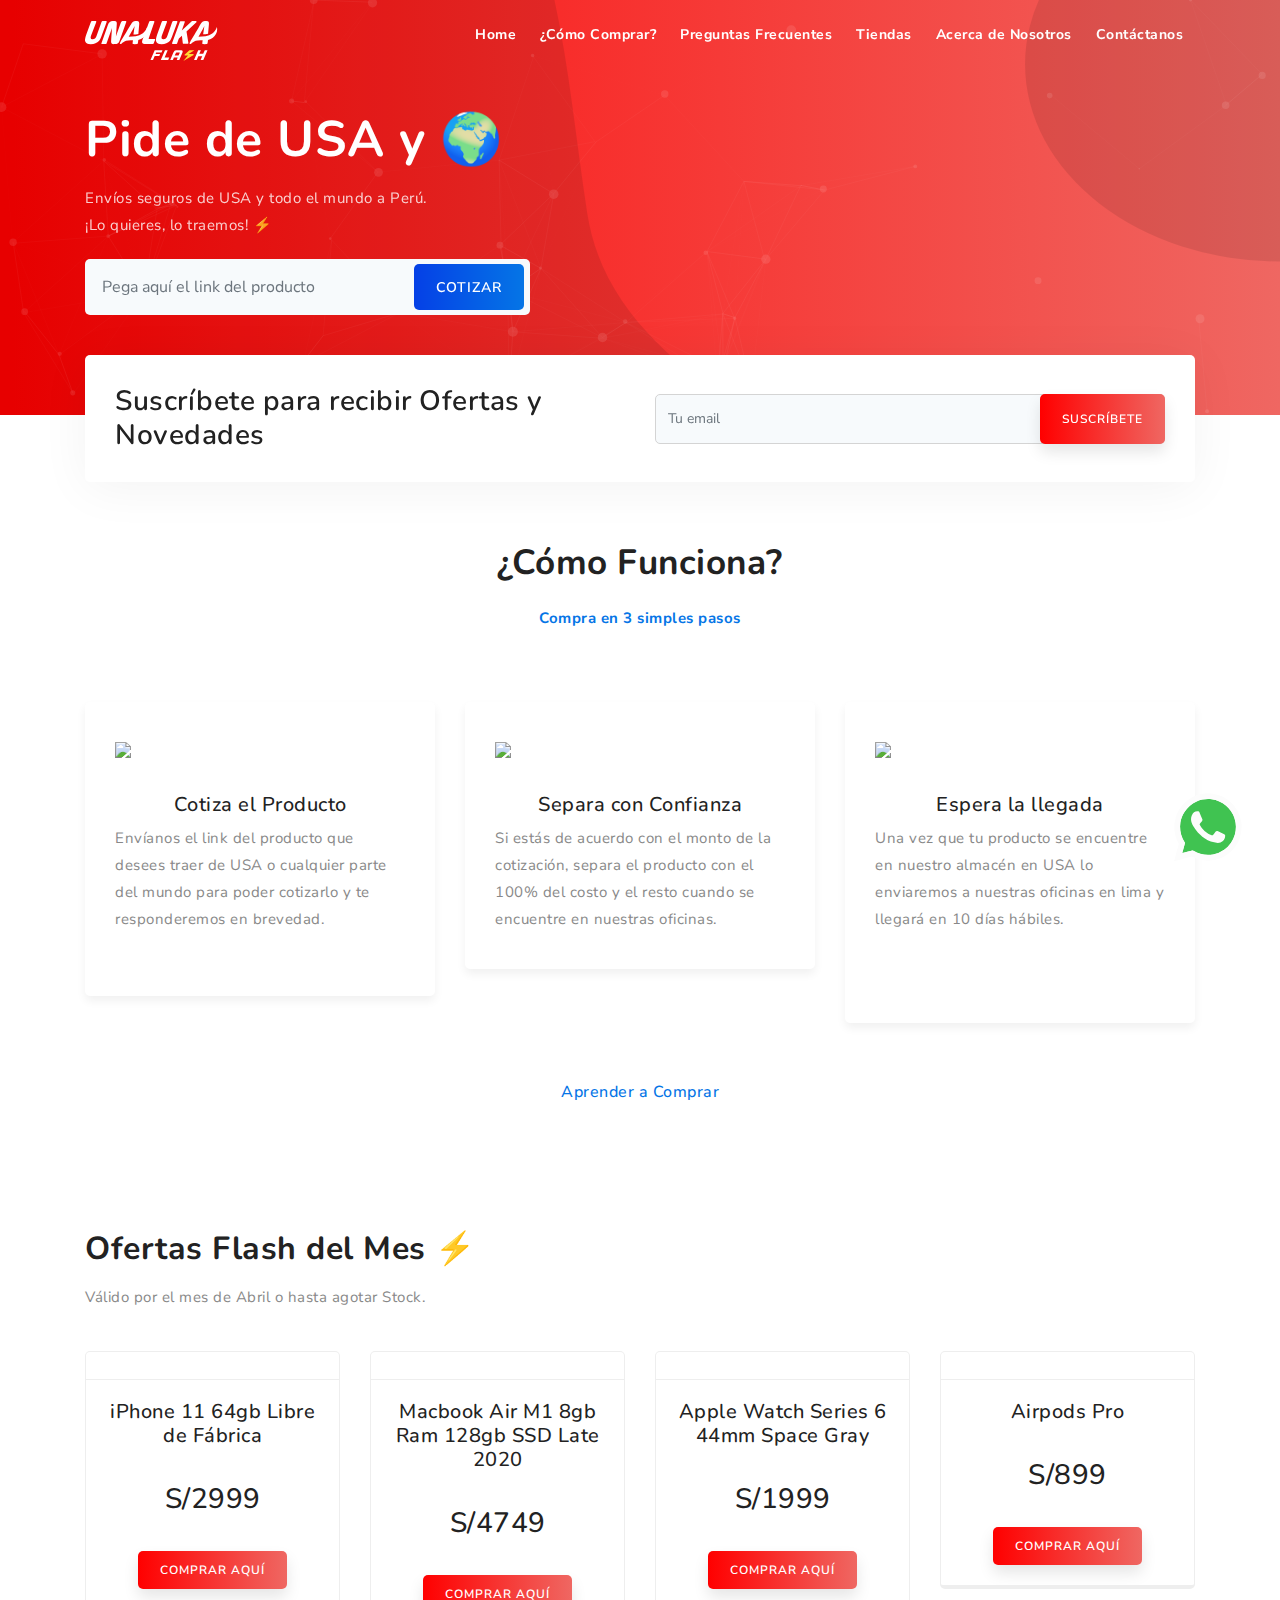
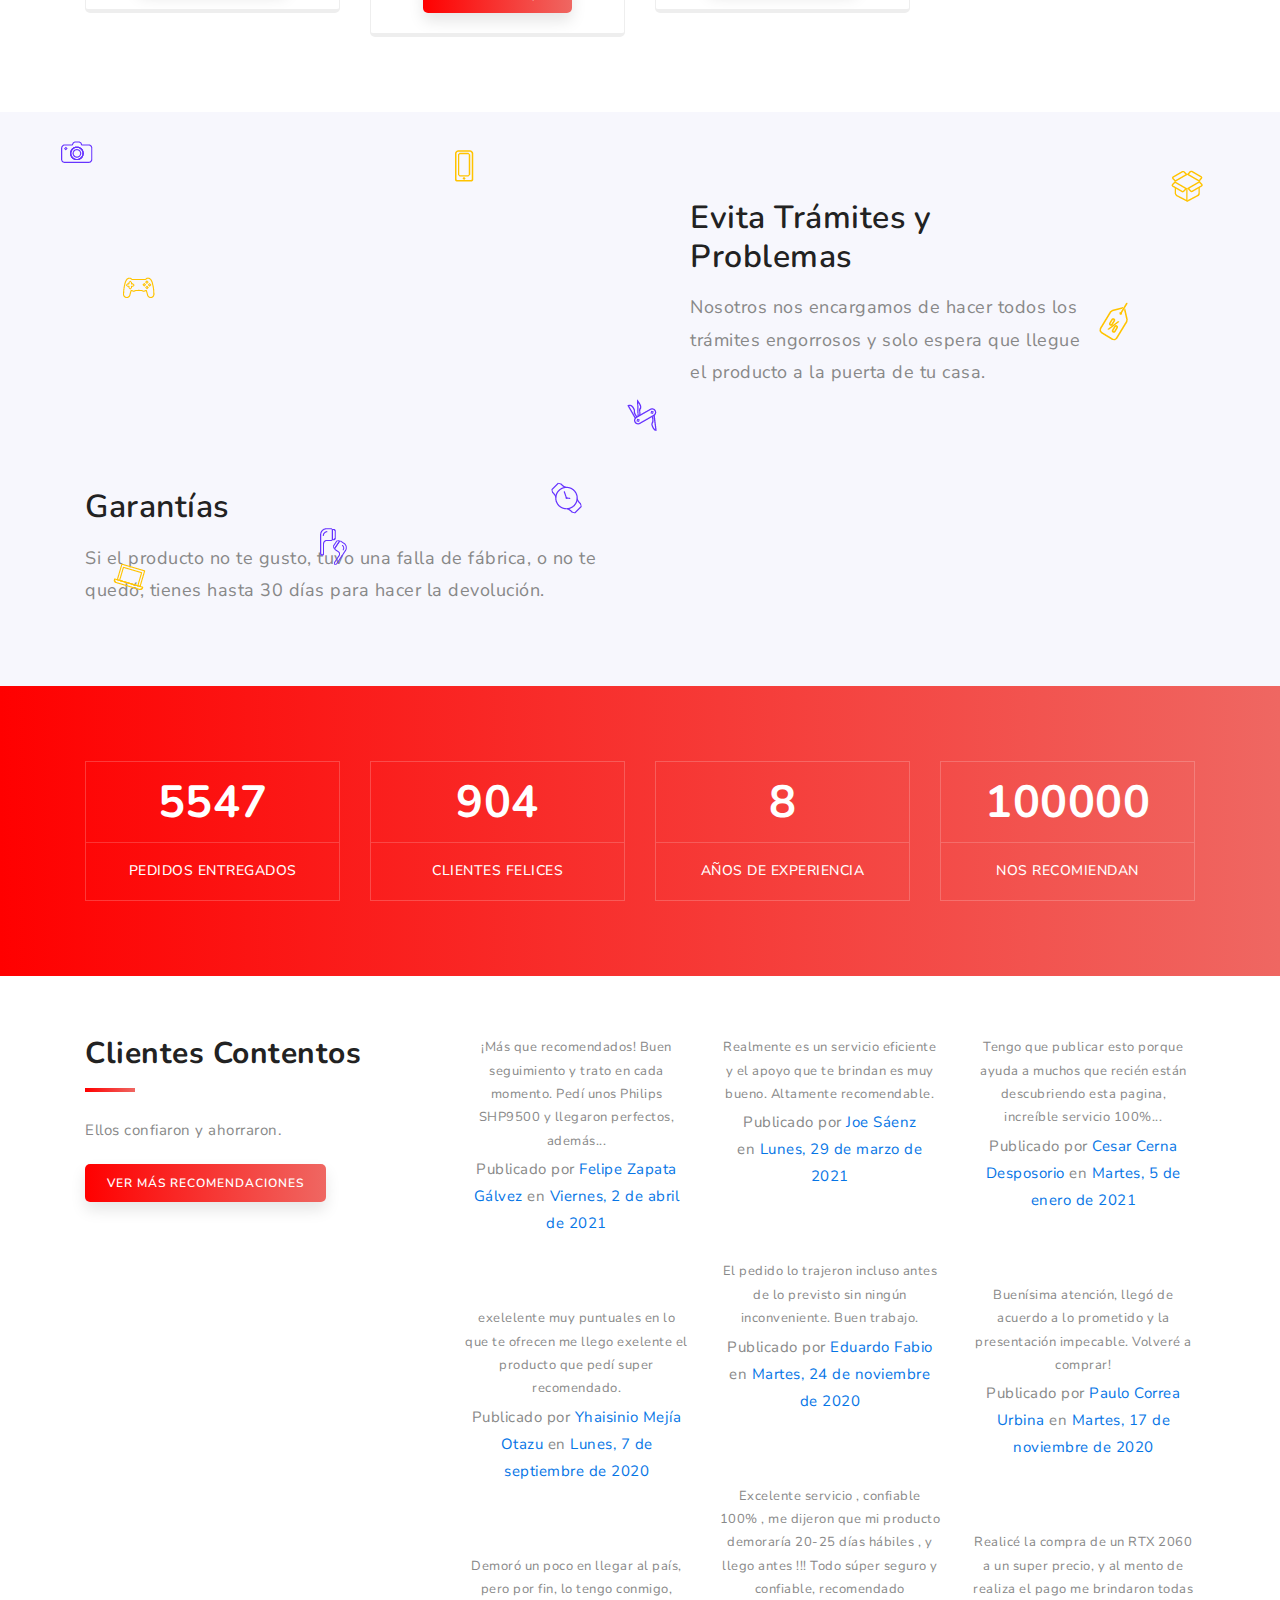
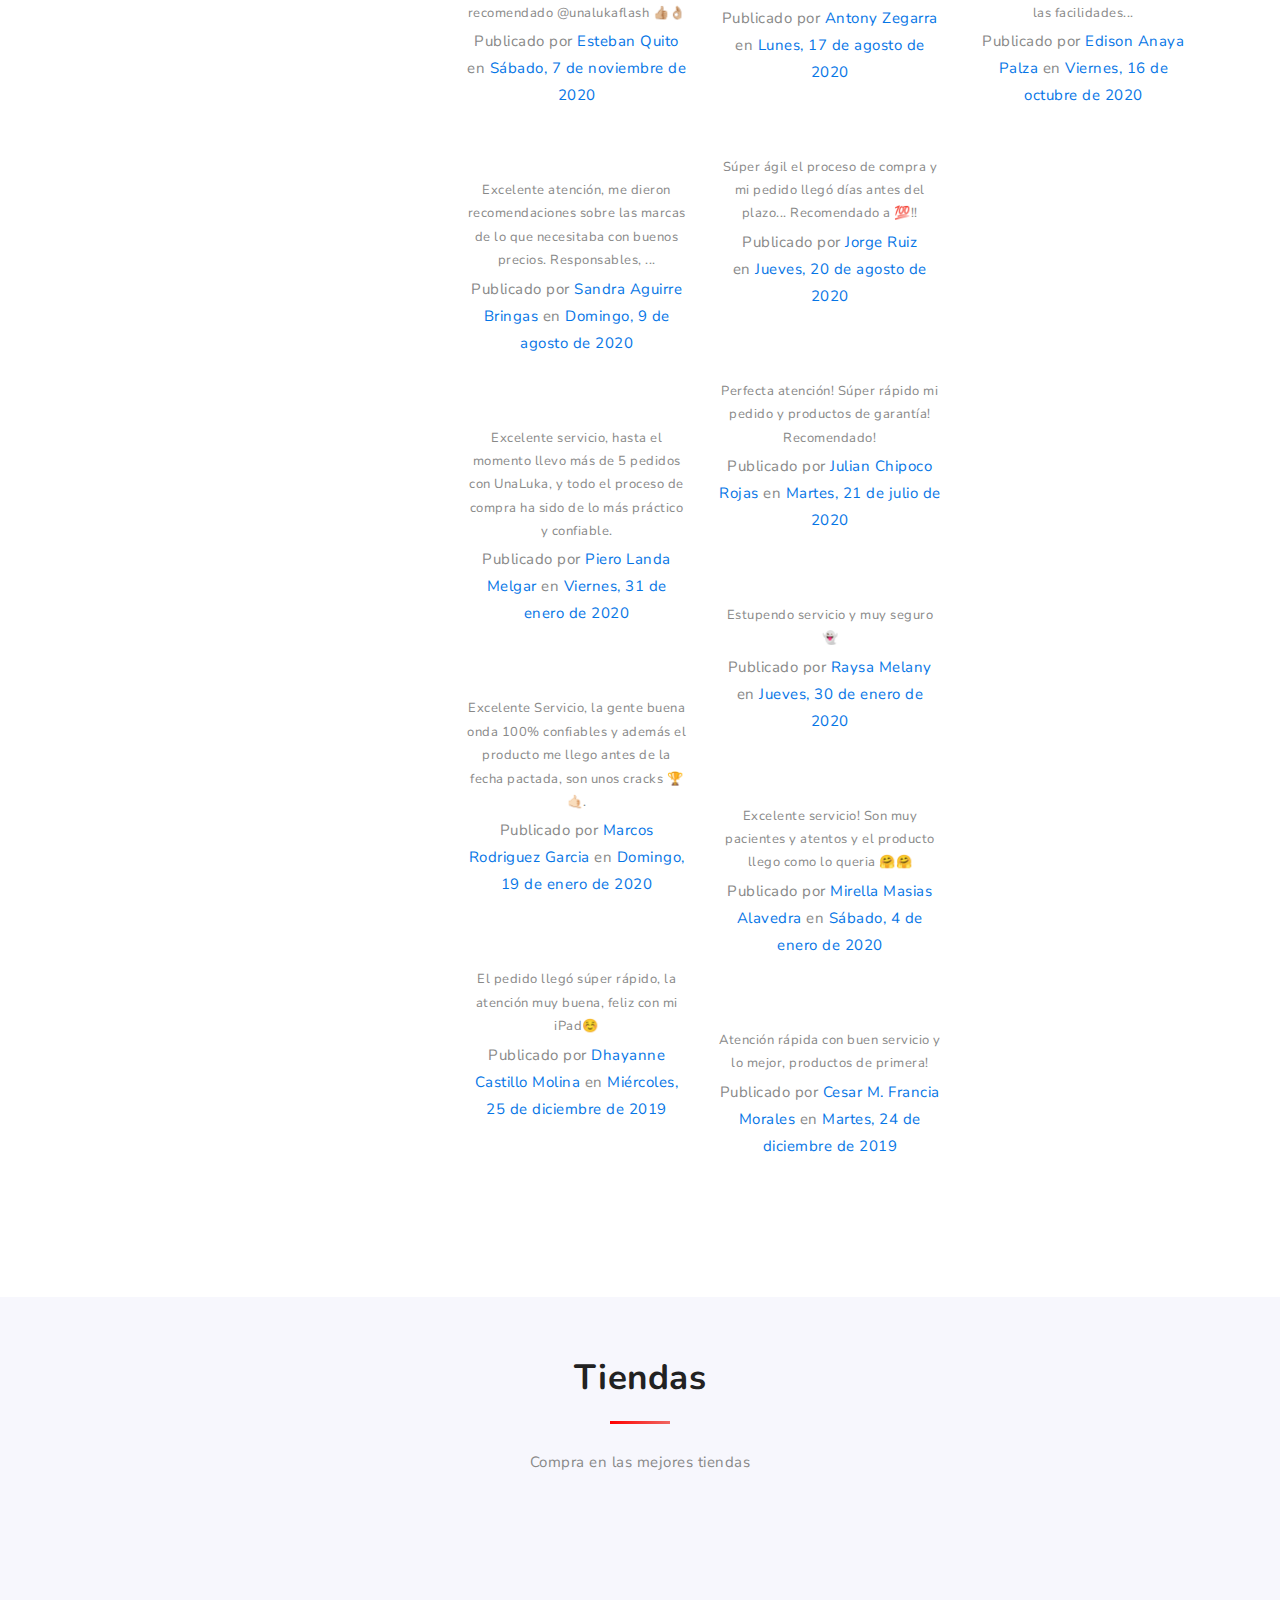
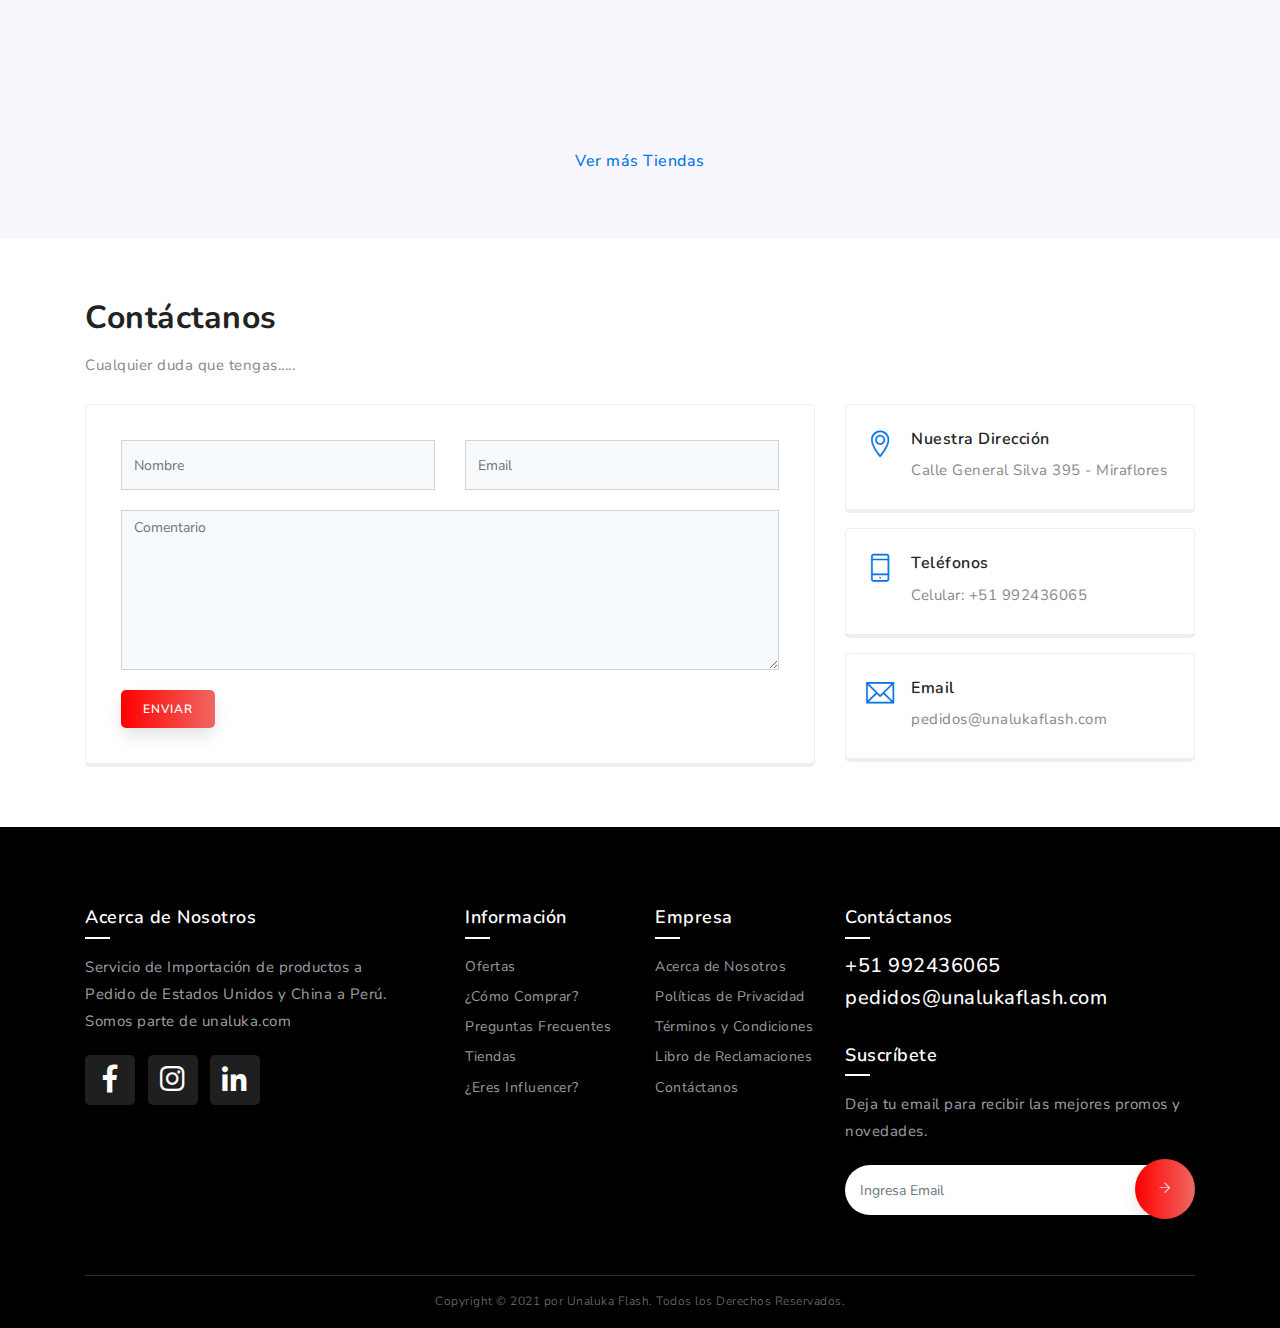
==== commit 6426066a: "buenazo" ====
--- a/index.html
+++ b/index.html
@@ -728,7 +728,7 @@
                     <div class="row">
                       <div class="col-md-6">
                         <div class="form-group">
-                          <input id="name" name="name" type="text" placeholder="Nombre" class="validate form-control" required>
+                          <input id="name" type="text" name="name" placeholder="Nombre" class="validate form-control" required>
                           <span class="input-focus-effect theme-bg"></span>
                         </div>
                         </div>
--- a/static/plugin/et-line/style.css
+++ b/static/plugin/et-line/style.css
@@ -0,0 +1,343 @@
+@font-face {
+	font-family: 'et-line';
+	src:url('fonts/et-line.eot');
+	src:url('fonts/et-line.eot?#iefix') format('embedded-opentype'),
+		url('fonts/et-line.woff') format('woff'),
+		url('fonts/et-line.ttf') format('truetype'),
+		url('fonts/et-line.svg#et-line') format('svg');
+	font-weight: normal;
+	font-style: normal;
+}
+
+/* Use the following CSS code if you want to use data attributes for inserting your icons */
+[data-icon]:before {
+	font-family: 'et-line';
+	content: attr(data-icon);
+	speak: none;
+	font-weight: normal;
+	font-variant: normal;
+	text-transform: none;
+	line-height: 1;
+	-webkit-font-smoothing: antialiased;
+	-moz-osx-font-smoothing: grayscale;
+	display:inline-block;
+}
+
+/* Use the following CSS code if you want to have a class per icon */
+/*
+Instead of a list of all class selectors,
+you can use the generic selector below, but it's slower:
+[class*="icon-"] {
+*/
+.icon-mobile, .icon-laptop, .icon-desktop, .icon-tablet, .icon-phone, .icon-document, .icon-documents, .icon-search, .icon-clipboard, .icon-newspaper, .icon-notebook, .icon-book-open, .icon-browser, .icon-calendar, .icon-presentation, .icon-picture, .icon-pictures, .icon-video, .icon-camera, .icon-printer, .icon-toolbox, .icon-briefcase, .icon-wallet, .icon-gift, .icon-bargraph, .icon-grid, .icon-expand, .icon-focus, .icon-edit, .icon-adjustments, .icon-ribbon, .icon-hourglass, .icon-lock, .icon-megaphone, .icon-shield, .icon-trophy, .icon-flag, .icon-map, .icon-puzzle, .icon-basket, .icon-envelope, .icon-streetsign, .icon-telescope, .icon-gears, .icon-key, .icon-paperclip, .icon-attachment, .icon-pricetags, .icon-lightbulb, .icon-layers, .icon-pencil, .icon-tools, .icon-tools-2, .icon-scissors, .icon-paintbrush, .icon-magnifying-glass, .icon-circle-compass, .icon-linegraph, .icon-mic, .icon-strategy, .icon-beaker, .icon-caution, .icon-recycle, .icon-anchor, .icon-profile-male, .icon-profile-female, .icon-bike, .icon-wine, .icon-hotairballoon, .icon-globe, .icon-genius, .icon-map-pin, .icon-dial, .icon-chat, .icon-heart, .icon-cloud, .icon-upload, .icon-download, .icon-target, .icon-hazardous, .icon-piechart, .icon-speedometer, .icon-global, .icon-compass, .icon-lifesaver, .icon-clock, .icon-aperture, .icon-quote, .icon-scope, .icon-alarmclock, .icon-refresh, .icon-happy, .icon-sad, .icon-facebook, .icon-twitter, .icon-googleplus, .icon-rss, .icon-tumblr, .icon-linkedin, .icon-dribbble {
+	font-family: 'et-line';
+	speak: none;
+	font-style: normal;
+	font-weight: normal;
+	font-variant: normal;
+	text-transform: none;
+	line-height: 1;
+	-webkit-font-smoothing: antialiased;
+	-moz-osx-font-smoothing: grayscale;
+	display:inline-block;
+}
+.icon-mobile:before {
+	content: "\e000";
+}
+.icon-laptop:before {
+	content: "\e001";
+}
+.icon-desktop:before {
+	content: "\e002";
+}
+.icon-tablet:before {
+	content: "\e003";
+}
+.icon-phone:before {
+	content: "\e004";
+}
+.icon-document:before {
+	content: "\e005";
+}
+.icon-documents:before {
+	content: "\e006";
+}
+.icon-search:before {
+	content: "\e007";
+}
+.icon-clipboard:before {
+	content: "\e008";
+}
+.icon-newspaper:before {
+	content: "\e009";
+}
+.icon-notebook:before {
+	content: "\e00a";
+}
+.icon-book-open:before {
+	content: "\e00b";
+}
+.icon-browser:before {
+	content: "\e00c";
+}
+.icon-calendar:before {
+	content: "\e00d";
+}
+.icon-presentation:before {
+	content: "\e00e";
+}
+.icon-picture:before {
+	content: "\e00f";
+}
+.icon-pictures:before {
+	content: "\e010";
+}
+.icon-video:before {
+	content: "\e011";
+}
+.icon-camera:before {
+	content: "\e012";
+}
+.icon-printer:before {
+	content: "\e013";
+}
+.icon-toolbox:before {
+	content: "\e014";
+}
+.icon-briefcase:before {
+	content: "\e015";
+}
+.icon-wallet:before {
+	content: "\e016";
+}
+.icon-gift:before {
+	content: "\e017";
+}
+.icon-bargraph:before {
+	content: "\e018";
+}
+.icon-grid:before {
+	content: "\e019";
+}
+.icon-expand:before {
+	content: "\e01a";
+}
+.icon-focus:before {
+	content: "\e01b";
+}
+.icon-edit:before {
+	content: "\e01c";
+}
+.icon-adjustments:before {
+	content: "\e01d";
+}
+.icon-ribbon:before {
+	content: "\e01e";
+}
+.icon-hourglass:before {
+	content: "\e01f";
+}
+.icon-lock:before {
+	content: "\e020";
+}
+.icon-megaphone:before {
+	content: "\e021";
+}
+.icon-shield:before {
+	content: "\e022";
+}
+.icon-trophy:before {
+	content: "\e023";
+}
+.icon-flag:before {
+	content: "\e024";
+}
+.icon-map:before {
+	content: "\e025";
+}
+.icon-puzzle:before {
+	content: "\e026";
+}
+.icon-basket:before {
+	content: "\e027";
+}
+.icon-envelope:before {
+	content: "\e028";
+}
+.icon-streetsign:before {
+	content: "\e029";
+}
+.icon-telescope:before {
+	content: "\e02a";
+}
+.icon-gears:before {
+	content: "\e02b";
+}
+.icon-key:before {
+	content: "\e02c";
+}
+.icon-paperclip:before {
+	content: "\e02d";
+}
+.icon-attachment:before {
+	content: "\e02e";
+}
+.icon-pricetags:before {
+	content: "\e02f";
+}
+.icon-lightbulb:before {
+	content: "\e030";
+}
+.icon-layers:before {
+	content: "\e031";
+}
+.icon-pencil:before {
+	content: "\e032";
+}
+.icon-tools:before {
+	content: "\e033";
+}
+.icon-tools-2:before {
+	content: "\e034";
+}
+.icon-scissors:before {
+	content: "\e035";
+}
+.icon-paintbrush:before {
+	content: "\e036";
+}
+.icon-magnifying-glass:before {
+	content: "\e037";
+}
+.icon-circle-compass:before {
+	content: "\e038";
+}
+.icon-linegraph:before {
+	content: "\e039";
+}
+.icon-mic:before {
+	content: "\e03a";
+}
+.icon-strategy:before {
+	content: "\e03b";
+}
+.icon-beaker:before {
+	content: "\e03c";
+}
+.icon-caution:before {
+	content: "\e03d";
+}
+.icon-recycle:before {
+	content: "\e03e";
+}
+.icon-anchor:before {
+	content: "\e03f";
+}
+.icon-profile-male:before {
+	content: "\e040";
+}
+.icon-profile-female:before {
+	content: "\e041";
+}
+.icon-bike:before {
+	content: "\e042";
+}
+.icon-wine:before {
+	content: "\e043";
+}
+.icon-hotairballoon:before {
+	content: "\e044";
+}
+.icon-globe:before {
+	content: "\e045";
+}
+.icon-genius:before {
+	content: "\e046";
+}
+.icon-map-pin:before {
+	content: "\e047";
+}
+.icon-dial:before {
+	content: "\e048";
+}
+.icon-chat:before {
+	content: "\e049";
+}
+.icon-heart:before {
+	content: "\e04a";
+}
+.icon-cloud:before {
+	content: "\e04b";
+}
+.icon-upload:before {
+	content: "\e04c";
+}
+.icon-download:before {
+	content: "\e04d";
+}
+.icon-target:before {
+	content: "\e04e";
+}
+.icon-hazardous:before {
+	content: "\e04f";
+}
+.icon-piechart:before {
+	content: "\e050";
+}
+.icon-speedometer:before {
+	content: "\e051";
+}
+.icon-global:before {
+	content: "\e052";
+}
+.icon-compass:before {
+	content: "\e053";
+}
+.icon-lifesaver:before {
+	content: "\e054";
+}
+.icon-clock:before {
+	content: "\e055";
+}
+.icon-aperture:before {
+	content: "\e056";
+}
+.icon-quote:before {
+	content: "\e057";
+}
+.icon-scope:before {
+	content: "\e058";
+}
+.icon-alarmclock:before {
+	content: "\e059";
+}
+.icon-refresh:before {
+	content: "\e05a";
+}
+.icon-happy:before {
+	content: "\e05b";
+}
+.icon-sad:before {
+	content: "\e05c";
+}
+.icon-facebook:before {
+	content: "\e05d";
+}
+.icon-twitter:before {
+	content: "\e05e";
+}
+.icon-googleplus:before {
+	content: "\e05f";
+}
+.icon-rss:before {
+	content: "\e060";
+}
+.icon-tumblr:before {
+	content: "\e061";
+}
+.icon-linkedin:before {
+	content: "\e062";
+}
+.icon-dribbble:before {
+	content: "\e063";
+}
--- a/static/plugin/themify-icons/themify-icons.css
+++ b/static/plugin/themify-icons/themify-icons.css
@@ -0,0 +1,1081 @@
+@font-face {
+	font-family: 'themify';
+	src:url('fonts/themify.eot?-fvbane');
+	src:url('fonts/themify.eot?#iefix-fvbane') format('embedded-opentype'),
+		url('fonts/themify.woff?-fvbane') format('woff'),
+		url('fonts/themify.ttf?-fvbane') format('truetype'),
+		url('fonts/themify.svg?-fvbane#themify') format('svg');
+	font-weight: normal;
+	font-style: normal;
+}
+
+[class^="ti-"], [class*=" ti-"] {
+	font-family: 'themify';
+	speak: none;
+	font-style: normal;
+	font-weight: normal;
+	font-variant: normal;
+	text-transform: none;
+	line-height: 1;
+
+	/* Better Font Rendering =========== */
+	-webkit-font-smoothing: antialiased;
+	-moz-osx-font-smoothing: grayscale;
+}
+
+.ti-wand:before {
+	content: "\e600";
+}
+.ti-volume:before {
+	content: "\e601";
+}
+.ti-user:before {
+	content: "\e602";
+}
+.ti-unlock:before {
+	content: "\e603";
+}
+.ti-unlink:before {
+	content: "\e604";
+}
+.ti-trash:before {
+	content: "\e605";
+}
+.ti-thought:before {
+	content: "\e606";
+}
+.ti-target:before {
+	content: "\e607";
+}
+.ti-tag:before {
+	content: "\e608";
+}
+.ti-tablet:before {
+	content: "\e609";
+}
+.ti-star:before {
+	content: "\e60a";
+}
+.ti-spray:before {
+	content: "\e60b";
+}
+.ti-signal:before {
+	content: "\e60c";
+}
+.ti-shopping-cart:before {
+	content: "\e60d";
+}
+.ti-shopping-cart-full:before {
+	content: "\e60e";
+}
+.ti-settings:before {
+	content: "\e60f";
+}
+.ti-search:before {
+	content: "\e610";
+}
+.ti-zoom-in:before {
+	content: "\e611";
+}
+.ti-zoom-out:before {
+	content: "\e612";
+}
+.ti-cut:before {
+	content: "\e613";
+}
+.ti-ruler:before {
+	content: "\e614";
+}
+.ti-ruler-pencil:before {
+	content: "\e615";
+}
+.ti-ruler-alt:before {
+	content: "\e616";
+}
+.ti-bookmark:before {
+	content: "\e617";
+}
+.ti-bookmark-alt:before {
+	content: "\e618";
+}
+.ti-reload:before {
+	content: "\e619";
+}
+.ti-plus:before {
+	content: "\e61a";
+}
+.ti-pin:before {
+	content: "\e61b";
+}
+.ti-pencil:before {
+	content: "\e61c";
+}
+.ti-pencil-alt:before {
+	content: "\e61d";
+}
+.ti-paint-roller:before {
+	content: "\e61e";
+}
+.ti-paint-bucket:before {
+	content: "\e61f";
+}
+.ti-na:before {
+	content: "\e620";
+}
+.ti-mobile:before {
+	content: "\e621";
+}
+.ti-minus:before {
+	content: "\e622";
+}
+.ti-medall:before {
+	content: "\e623";
+}
+.ti-medall-alt:before {
+	content: "\e624";
+}
+.ti-marker:before {
+	content: "\e625";
+}
+.ti-marker-alt:before {
+	content: "\e626";
+}
+.ti-arrow-up:before {
+	content: "\e627";
+}
+.ti-arrow-right:before {
+	content: "\e628";
+}
+.ti-arrow-left:before {
+	content: "\e629";
+}
+.ti-arrow-down:before {
+	content: "\e62a";
+}
+.ti-lock:before {
+	content: "\e62b";
+}
+.ti-location-arrow:before {
+	content: "\e62c";
+}
+.ti-link:before {
+	content: "\e62d";
+}
+.ti-layout:before {
+	content: "\e62e";
+}
+.ti-layers:before {
+	content: "\e62f";
+}
+.ti-layers-alt:before {
+	content: "\e630";
+}
+.ti-key:before {
+	content: "\e631";
+}
+.ti-import:before {
+	content: "\e632";
+}
+.ti-image:before {
+	content: "\e633";
+}
+.ti-heart:before {
+	content: "\e634";
+}
+.ti-heart-broken:before {
+	content: "\e635";
+}
+.ti-hand-stop:before {
+	content: "\e636";
+}
+.ti-hand-open:before {
+	content: "\e637";
+}
+.ti-hand-drag:before {
+	content: "\e638";
+}
+.ti-folder:before {
+	content: "\e639";
+}
+.ti-flag:before {
+	content: "\e63a";
+}
+.ti-flag-alt:before {
+	content: "\e63b";
+}
+.ti-flag-alt-2:before {
+	content: "\e63c";
+}
+.ti-eye:before {
+	content: "\e63d";
+}
+.ti-export:before {
+	content: "\e63e";
+}
+.ti-exchange-vertical:before {
+	content: "\e63f";
+}
+.ti-desktop:before {
+	content: "\e640";
+}
+.ti-cup:before {
+	content: "\e641";
+}
+.ti-crown:before {
+	content: "\e642";
+}
+.ti-comments:before {
+	content: "\e643";
+}
+.ti-comment:before {
+	content: "\e644";
+}
+.ti-comment-alt:before {
+	content: "\e645";
+}
+.ti-close:before {
+	content: "\e646";
+}
+.ti-clip:before {
+	content: "\e647";
+}
+.ti-angle-up:before {
+	content: "\e648";
+}
+.ti-angle-right:before {
+	content: "\e649";
+}
+.ti-angle-left:before {
+	content: "\e64a";
+}
+.ti-angle-down:before {
+	content: "\e64b";
+}
+.ti-check:before {
+	content: "\e64c";
+}
+.ti-check-box:before {
+	content: "\e64d";
+}
+.ti-camera:before {
+	content: "\e64e";
+}
+.ti-announcement:before {
+	content: "\e64f";
+}
+.ti-brush:before {
+	content: "\e650";
+}
+.ti-briefcase:before {
+	content: "\e651";
+}
+.ti-bolt:before {
+	content: "\e652";
+}
+.ti-bolt-alt:before {
+	content: "\e653";
+}
+.ti-blackboard:before {
+	content: "\e654";
+}
+.ti-bag:before {
+	content: "\e655";
+}
+.ti-move:before {
+	content: "\e656";
+}
+.ti-arrows-vertical:before {
+	content: "\e657";
+}
+.ti-arrows-horizontal:before {
+	content: "\e658";
+}
+.ti-fullscreen:before {
+	content: "\e659";
+}
+.ti-arrow-top-right:before {
+	content: "\e65a";
+}
+.ti-arrow-top-left:before {
+	content: "\e65b";
+}
+.ti-arrow-circle-up:before {
+	content: "\e65c";
+}
+.ti-arrow-circle-right:before {
+	content: "\e65d";
+}
+.ti-arrow-circle-left:before {
+	content: "\e65e";
+}
+.ti-arrow-circle-down:before {
+	content: "\e65f";
+}
+.ti-angle-double-up:before {
+	content: "\e660";
+}
+.ti-angle-double-right:before {
+	content: "\e661";
+}
+.ti-angle-double-left:before {
+	content: "\e662";
+}
+.ti-angle-double-down:before {
+	content: "\e663";
+}
+.ti-zip:before {
+	content: "\e664";
+}
+.ti-world:before {
+	content: "\e665";
+}
+.ti-wheelchair:before {
+	content: "\e666";
+}
+.ti-view-list:before {
+	content: "\e667";
+}
+.ti-view-list-alt:before {
+	content: "\e668";
+}
+.ti-view-grid:before {
+	content: "\e669";
+}
+.ti-uppercase:before {
+	content: "\e66a";
+}
+.ti-upload:before {
+	content: "\e66b";
+}
+.ti-underline:before {
+	content: "\e66c";
+}
+.ti-truck:before {
+	content: "\e66d";
+}
+.ti-timer:before {
+	content: "\e66e";
+}
+.ti-ticket:before {
+	content: "\e66f";
+}
+.ti-thumb-up:before {
+	content: "\e670";
+}
+.ti-thumb-down:before {
+	content: "\e671";
+}
+.ti-text:before {
+	content: "\e672";
+}
+.ti-stats-up:before {
+	content: "\e673";
+}
+.ti-stats-down:before {
+	content: "\e674";
+}
+.ti-split-v:before {
+	content: "\e675";
+}
+.ti-split-h:before {
+	content: "\e676";
+}
+.ti-smallcap:before {
+	content: "\e677";
+}
+.ti-shine:before {
+	content: "\e678";
+}
+.ti-shift-right:before {
+	content: "\e679";
+}
+.ti-shift-left:before {
+	content: "\e67a";
+}
+.ti-shield:before {
+	content: "\e67b";
+}
+.ti-notepad:before {
+	content: "\e67c";
+}
+.ti-server:before {
+	content: "\e67d";
+}
+.ti-quote-right:before {
+	content: "\e67e";
+}
+.ti-quote-left:before {
+	content: "\e67f";
+}
+.ti-pulse:before {
+	content: "\e680";
+}
+.ti-printer:before {
+	content: "\e681";
+}
+.ti-power-off:before {
+	content: "\e682";
+}
+.ti-plug:before {
+	content: "\e683";
+}
+.ti-pie-chart:before {
+	content: "\e684";
+}
+.ti-paragraph:before {
+	content: "\e685";
+}
+.ti-panel:before {
+	content: "\e686";
+}
+.ti-package:before {
+	content: "\e687";
+}
+.ti-music:before {
+	content: "\e688";
+}
+.ti-music-alt:before {
+	content: "\e689";
+}
+.ti-mouse:before {
+	content: "\e68a";
+}
+.ti-mouse-alt:before {
+	content: "\e68b";
+}
+.ti-money:before {
+	content: "\e68c";
+}
+.ti-microphone:before {
+	content: "\e68d";
+}
+.ti-menu:before {
+	content: "\e68e";
+}
+.ti-menu-alt:before {
+	content: "\e68f";
+}
+.ti-map:before {
+	content: "\e690";
+}
+.ti-map-alt:before {
+	content: "\e691";
+}
+.ti-loop:before {
+	content: "\e692";
+}
+.ti-location-pin:before {
+	content: "\e693";
+}
+.ti-list:before {
+	content: "\e694";
+}
+.ti-light-bulb:before {
+	content: "\e695";
+}
+.ti-Italic:before {
+	content: "\e696";
+}
+.ti-info:before {
+	content: "\e697";
+}
+.ti-infinite:before {
+	content: "\e698";
+}
+.ti-id-badge:before {
+	content: "\e699";
+}
+.ti-hummer:before {
+	content: "\e69a";
+}
+.ti-home:before {
+	content: "\e69b";
+}
+.ti-help:before {
+	content: "\e69c";
+}
+.ti-headphone:before {
+	content: "\e69d";
+}
+.ti-harddrives:before {
+	content: "\e69e";
+}
+.ti-harddrive:before {
+	content: "\e69f";
+}
+.ti-gift:before {
+	content: "\e6a0";
+}
+.ti-game:before {
+	content: "\e6a1";
+}
+.ti-filter:before {
+	content: "\e6a2";
+}
+.ti-files:before {
+	content: "\e6a3";
+}
+.ti-file:before {
+	content: "\e6a4";
+}
+.ti-eraser:before {
+	content: "\e6a5";
+}
+.ti-envelope:before {
+	content: "\e6a6";
+}
+.ti-download:before {
+	content: "\e6a7";
+}
+.ti-direction:before {
+	content: "\e6a8";
+}
+.ti-direction-alt:before {
+	content: "\e6a9";
+}
+.ti-dashboard:before {
+	content: "\e6aa";
+}
+.ti-control-stop:before {
+	content: "\e6ab";
+}
+.ti-control-shuffle:before {
+	content: "\e6ac";
+}
+.ti-control-play:before {
+	content: "\e6ad";
+}
+.ti-control-pause:before {
+	content: "\e6ae";
+}
+.ti-control-forward:before {
+	content: "\e6af";
+}
+.ti-control-backward:before {
+	content: "\e6b0";
+}
+.ti-cloud:before {
+	content: "\e6b1";
+}
+.ti-cloud-up:before {
+	content: "\e6b2";
+}
+.ti-cloud-down:before {
+	content: "\e6b3";
+}
+.ti-clipboard:before {
+	content: "\e6b4";
+}
+.ti-car:before {
+	content: "\e6b5";
+}
+.ti-calendar:before {
+	content: "\e6b6";
+}
+.ti-book:before {
+	content: "\e6b7";
+}
+.ti-bell:before {
+	content: "\e6b8";
+}
+.ti-basketball:before {
+	content: "\e6b9";
+}
+.ti-bar-chart:before {
+	content: "\e6ba";
+}
+.ti-bar-chart-alt:before {
+	content: "\e6bb";
+}
+.ti-back-right:before {
+	content: "\e6bc";
+}
+.ti-back-left:before {
+	content: "\e6bd";
+}
+.ti-arrows-corner:before {
+	content: "\e6be";
+}
+.ti-archive:before {
+	content: "\e6bf";
+}
+.ti-anchor:before {
+	content: "\e6c0";
+}
+.ti-align-right:before {
+	content: "\e6c1";
+}
+.ti-align-left:before {
+	content: "\e6c2";
+}
+.ti-align-justify:before {
+	content: "\e6c3";
+}
+.ti-align-center:before {
+	content: "\e6c4";
+}
+.ti-alert:before {
+	content: "\e6c5";
+}
+.ti-alarm-clock:before {
+	content: "\e6c6";
+}
+.ti-agenda:before {
+	content: "\e6c7";
+}
+.ti-write:before {
+	content: "\e6c8";
+}
+.ti-window:before {
+	content: "\e6c9";
+}
+.ti-widgetized:before {
+	content: "\e6ca";
+}
+.ti-widget:before {
+	content: "\e6cb";
+}
+.ti-widget-alt:before {
+	content: "\e6cc";
+}
+.ti-wallet:before {
+	content: "\e6cd";
+}
+.ti-video-clapper:before {
+	content: "\e6ce";
+}
+.ti-video-camera:before {
+	content: "\e6cf";
+}
+.ti-vector:before {
+	content: "\e6d0";
+}
+.ti-themify-logo:before {
+	content: "\e6d1";
+}
+.ti-themify-favicon:before {
+	content: "\e6d2";
+}
+.ti-themify-favicon-alt:before {
+	content: "\e6d3";
+}
+.ti-support:before {
+	content: "\e6d4";
+}
+.ti-stamp:before {
+	content: "\e6d5";
+}
+.ti-split-v-alt:before {
+	content: "\e6d6";
+}
+.ti-slice:before {
+	content: "\e6d7";
+}
+.ti-shortcode:before {
+	content: "\e6d8";
+}
+.ti-shift-right-alt:before {
+	content: "\e6d9";
+}
+.ti-shift-left-alt:before {
+	content: "\e6da";
+}
+.ti-ruler-alt-2:before {
+	content: "\e6db";
+}
+.ti-receipt:before {
+	content: "\e6dc";
+}
+.ti-pin2:before {
+	content: "\e6dd";
+}
+.ti-pin-alt:before {
+	content: "\e6de";
+}
+.ti-pencil-alt2:before {
+	content: "\e6df";
+}
+.ti-palette:before {
+	content: "\e6e0";
+}
+.ti-more:before {
+	content: "\e6e1";
+}
+.ti-more-alt:before {
+	content: "\e6e2";
+}
+.ti-microphone-alt:before {
+	content: "\e6e3";
+}
+.ti-magnet:before {
+	content: "\e6e4";
+}
+.ti-line-double:before {
+	content: "\e6e5";
+}
+.ti-line-dotted:before {
+	content: "\e6e6";
+}
+.ti-line-dashed:before {
+	content: "\e6e7";
+}
+.ti-layout-width-full:before {
+	content: "\e6e8";
+}
+.ti-layout-width-default:before {
+	content: "\e6e9";
+}
+.ti-layout-width-default-alt:before {
+	content: "\e6ea";
+}
+.ti-layout-tab:before {
+	content: "\e6eb";
+}
+.ti-layout-tab-window:before {
+	content: "\e6ec";
+}
+.ti-layout-tab-v:before {
+	content: "\e6ed";
+}
+.ti-layout-tab-min:before {
+	content: "\e6ee";
+}
+.ti-layout-slider:before {
+	content: "\e6ef";
+}
+.ti-layout-slider-alt:before {
+	content: "\e6f0";
+}
+.ti-layout-sidebar-right:before {
+	content: "\e6f1";
+}
+.ti-layout-sidebar-none:before {
+	content: "\e6f2";
+}
+.ti-layout-sidebar-left:before {
+	content: "\e6f3";
+}
+.ti-layout-placeholder:before {
+	content: "\e6f4";
+}
+.ti-layout-menu:before {
+	content: "\e6f5";
+}
+.ti-layout-menu-v:before {
+	content: "\e6f6";
+}
+.ti-layout-menu-separated:before {
+	content: "\e6f7";
+}
+.ti-layout-menu-full:before {
+	content: "\e6f8";
+}
+.ti-layout-media-right-alt:before {
+	content: "\e6f9";
+}
+.ti-layout-media-right:before {
+	content: "\e6fa";
+}
+.ti-layout-media-overlay:before {
+	content: "\e6fb";
+}
+.ti-layout-media-overlay-alt:before {
+	content: "\e6fc";
+}
+.ti-layout-media-overlay-alt-2:before {
+	content: "\e6fd";
+}
+.ti-layout-media-left-alt:before {
+	content: "\e6fe";
+}
+.ti-layout-media-left:before {
+	content: "\e6ff";
+}
+.ti-layout-media-center-alt:before {
+	content: "\e700";
+}
+.ti-layout-media-center:before {
+	content: "\e701";
+}
+.ti-layout-list-thumb:before {
+	content: "\e702";
+}
+.ti-layout-list-thumb-alt:before {
+	content: "\e703";
+}
+.ti-layout-list-post:before {
+	content: "\e704";
+}
+.ti-layout-list-large-image:before {
+	content: "\e705";
+}
+.ti-layout-line-solid:before {
+	content: "\e706";
+}
+.ti-layout-grid4:before {
+	content: "\e707";
+}
+.ti-layout-grid3:before {
+	content: "\e708";
+}
+.ti-layout-grid2:before {
+	content: "\e709";
+}
+.ti-layout-grid2-thumb:before {
+	content: "\e70a";
+}
+.ti-layout-cta-right:before {
+	content: "\e70b";
+}
+.ti-layout-cta-left:before {
+	content: "\e70c";
+}
+.ti-layout-cta-center:before {
+	content: "\e70d";
+}
+.ti-layout-cta-btn-right:before {
+	content: "\e70e";
+}
+.ti-layout-cta-btn-left:before {
+	content: "\e70f";
+}
+.ti-layout-column4:before {
+	content: "\e710";
+}
+.ti-layout-column3:before {
+	content: "\e711";
+}
+.ti-layout-column2:before {
+	content: "\e712";
+}
+.ti-layout-accordion-separated:before {
+	content: "\e713";
+}
+.ti-layout-accordion-merged:before {
+	content: "\e714";
+}
+.ti-layout-accordion-list:before {
+	content: "\e715";
+}
+.ti-ink-pen:before {
+	content: "\e716";
+}
+.ti-info-alt:before {
+	content: "\e717";
+}
+.ti-help-alt:before {
+	content: "\e718";
+}
+.ti-headphone-alt:before {
+	content: "\e719";
+}
+.ti-hand-point-up:before {
+	content: "\e71a";
+}
+.ti-hand-point-right:before {
+	content: "\e71b";
+}
+.ti-hand-point-left:before {
+	content: "\e71c";
+}
+.ti-hand-point-down:before {
+	content: "\e71d";
+}
+.ti-gallery:before {
+	content: "\e71e";
+}
+.ti-face-smile:before {
+	content: "\e71f";
+}
+.ti-face-sad:before {
+	content: "\e720";
+}
+.ti-credit-card:before {
+	content: "\e721";
+}
+.ti-control-skip-forward:before {
+	content: "\e722";
+}
+.ti-control-skip-backward:before {
+	content: "\e723";
+}
+.ti-control-record:before {
+	content: "\e724";
+}
+.ti-control-eject:before {
+	content: "\e725";
+}
+.ti-comments-smiley:before {
+	content: "\e726";
+}
+.ti-brush-alt:before {
+	content: "\e727";
+}
+.ti-youtube:before {
+	content: "\e728";
+}
+.ti-vimeo:before {
+	content: "\e729";
+}
+.ti-twitter:before {
+	content: "\e72a";
+}
+.ti-time:before {
+	content: "\e72b";
+}
+.ti-tumblr:before {
+	content: "\e72c";
+}
+.ti-skype:before {
+	content: "\e72d";
+}
+.ti-share:before {
+	content: "\e72e";
+}
+.ti-share-alt:before {
+	content: "\e72f";
+}
+.ti-rocket:before {
+	content: "\e730";
+}
+.ti-pinterest:before {
+	content: "\e731";
+}
+.ti-new-window:before {
+	content: "\e732";
+}
+.ti-microsoft:before {
+	content: "\e733";
+}
+.ti-list-ol:before {
+	content: "\e734";
+}
+.ti-linkedin:before {
+	content: "\e735";
+}
+.ti-layout-sidebar-2:before {
+	content: "\e736";
+}
+.ti-layout-grid4-alt:before {
+	content: "\e737";
+}
+.ti-layout-grid3-alt:before {
+	content: "\e738";
+}
+.ti-layout-grid2-alt:before {
+	content: "\e739";
+}
+.ti-layout-column4-alt:before {
+	content: "\e73a";
+}
+.ti-layout-column3-alt:before {
+	content: "\e73b";
+}
+.ti-layout-column2-alt:before {
+	content: "\e73c";
+}
+.ti-instagram:before {
+	content: "\e73d";
+}
+.ti-google:before {
+	content: "\e73e";
+}
+.ti-github:before {
+	content: "\e73f";
+}
+.ti-flickr:before {
+	content: "\e740";
+}
+.ti-facebook:before {
+	content: "\e741";
+}
+.ti-dropbox:before {
+	content: "\e742";
+}
+.ti-dribbble:before {
+	content: "\e743";
+}
+.ti-apple:before {
+	content: "\e744";
+}
+.ti-android:before {
+	content: "\e745";
+}
+.ti-save:before {
+	content: "\e746";
+}
+.ti-save-alt:before {
+	content: "\e747";
+}
+.ti-yahoo:before {
+	content: "\e748";
+}
+.ti-wordpress:before {
+	content: "\e749";
+}
+.ti-vimeo-alt:before {
+	content: "\e74a";
+}
+.ti-twitter-alt:before {
+	content: "\e74b";
+}
+.ti-tumblr-alt:before {
+	content: "\e74c";
+}
+.ti-trello:before {
+	content: "\e74d";
+}
+.ti-stack-overflow:before {
+	content: "\e74e";
+}
+.ti-soundcloud:before {
+	content: "\e74f";
+}
+.ti-sharethis:before {
+	content: "\e750";
+}
+.ti-sharethis-alt:before {
+	content: "\e751";
+}
+.ti-reddit:before {
+	content: "\e752";
+}
+.ti-pinterest-alt:before {
+	content: "\e753";
+}
+.ti-microsoft-alt:before {
+	content: "\e754";
+}
+.ti-linux:before {
+	content: "\e755";
+}
+.ti-jsfiddle:before {
+	content: "\e756";
+}
+.ti-joomla:before {
+	content: "\e757";
+}
+.ti-html5:before {
+	content: "\e758";
+}
+.ti-flickr-alt:before {
+	content: "\e759";
+}
+.ti-email:before {
+	content: "\e75a";
+}
+.ti-drupal:before {
+	content: "\e75b";
+}
+.ti-dropbox-alt:before {
+	content: "\e75c";
+}
+.ti-css3:before {
+	content: "\e75d";
+}
+.ti-rss:before {
+	content: "\e75e";
+}
+.ti-rss-alt:before {
+	content: "\e75f";
+}
--- a/static/css/style.css
+++ b/static/css/style.css
@@ -0,0 +1,6193 @@
+/*========================================================================
+EXCLUSIVE ON themeforest.net
+~~~~~~~~~~~~~~~~~~~~~~~~~~~~~~~~~~~~~~~~~~~~~~~~~~~~~~~~~~~~~~~~~~~~~~~~
+Template Name   : Axoma
+========================================================================*/
+
+/*----------------------------------
+Table of contents
+01. Loading
+02. Common
+03. Section title
+04. Buttons
+05. Owl
+06. Page Title
+07. Header
+08. Home Banner
+09. Feature Box
+10. Tabs
+11. Testimonial
+12. About us Section
+13. Video Box
+14. counter section
+15. Our Team
+16. Price Table
+17. Blog
+18. Call To Action
+19. Footer
+20 Contact Us
+----------------------------------*/
+@import url('https://fonts.googleapis.com/css?family=Nunito+Sans:200,200i,300,300i,400,400i,600,600i,700,700i,800,800i,900,900i');
+@import url('https://fonts.googleapis.com/css?family=Nunito:200,200i,300,300i,400,400i,600,600i,700,700i,800,800i,900,900i');
+
+
+
+
+#loading {
+  position: fixed;
+  top: 0;
+  left: 0;
+  bottom: 0;
+  right: 0;
+  background: #151515;
+  z-index: 999999;
+}
+.load-circle  {
+  position: absolute;
+  top: 0;
+  bottom: 0;
+  left: 0;
+  right: 0;
+  margin: auto;
+  animation: rotate 1s infinite;  
+  height: 50px;
+  width: 50px;
+}
+
+.load-circle:before,
+.load-circle:after {   
+  border-radius: 50%;
+  content: '';
+  display: block;
+  height: 20px;  
+  width: 20px;
+}
+.load-circle:before {
+  animation: ball1 1s infinite;
+  background-color: #1edee4;
+  box-shadow: 30px 0 0 #ff2560;
+  margin-bottom: 10px;
+}
+.load-circle:after {
+  animation: ball2 1s infinite;
+  background-color: #255cff;
+  box-shadow: 30px 0 0 #ffbc5c;
+}
+
+@keyframes rotate {
+  0% { 
+    -webkit-transform: rotate(0deg) scale(0.8); 
+    -moz-transform: rotate(0deg) scale(0.8);
+  }
+  50% { 
+    -webkit-transform: rotate(360deg) scale(1.2); 
+    -moz-transform: rotate(360deg) scale(1.2);
+  }
+  100% { 
+    -webkit-transform: rotate(720deg) scale(0.8); 
+    -moz-transform: rotate(720deg) scale(0.8);
+  }
+}
+
+@keyframes ball1 {
+  0% {
+    box-shadow: 30px 0 0 #f8b334;
+  }
+  50% {
+    box-shadow: 0 0 0 #f8b334;
+    margin-bottom: 0;
+    -webkit-transform: translate(15px,15px);
+    -moz-transform: translate(15px, 15px);
+  }
+  100% {
+    box-shadow: 30px 0 0 #f8b334;
+    margin-bottom: 10px;
+  }
+}
+
+@keyframes ball2 {
+  0% {
+    box-shadow: 30px 0 0 #97bf0d;
+  }
+  50% {
+    box-shadow: 0 0 0 #97bf0d;
+    margin-top: -20px;
+    -webkit-transform: translate(15px,15px);
+    -moz-transform: translate(15px, 15px);
+  }
+  100% {
+    box-shadow: 30px 0 0 #97bf0d;
+    margin-top: 0;
+  }
+}
+
+/*---------------------------------
+* 02. Common
+-----------------------------------*/
+html {
+  overflow-x: hidden;
+}
+body {
+  font-family: 'Nunito Sans', sans-serif;
+  font-size: 15px;
+  line-height: 1.8;
+  color: #888888;
+  font-smoothing: antialiased;
+  font-weight: 400;
+  overflow-x: hidden;
+  letter-spacing: 0.5px;
+}
+
+.font-alt {
+  font-family: 'Nunito', sans-serif;
+}
+
+.page-title .font-alt
+{
+  display: flex; 
+  align-items: center; 
+  justify-content: center; 
+  height: 320px;
+  padding-top: 37pt;
+  font-size: 35pt;
+}
+
+@media(max-width: 991px)
+{
+  .page-title .font-alt
+  {
+    display: flex;
+    align-items: center;
+    justify-content: center;
+    height: 220px;
+    padding-top: 70pt;
+    font-size: 20pt;
+  }
+}
+
+a {
+  text-decoration: none !important;
+}
+
+img {
+  max-width: 100%;
+}
+
+.container-large {
+  max-width: 1440px;
+}
+
+.section {
+  padding: 60px 0;
+}
+
+@media (max-width: 991px){
+ .section {
+    padding: 60px 0;
+  } 
+}
+
+@media (max-width: 767px){
+ .section {
+    padding: 40px 0;
+  } 
+} 
+
+
+/*---------------------------------
+* Buttons
+-----------------------------------*/
+.btn {
+  font-size: 12px;
+  text-transform: uppercase;
+  font-weight: 600;
+  letter-spacing: 1px;
+  padding: 10px 22px;
+  border-radius: 5px;
+  border: none;
+  box-shadow: 0px 8px 15px rgba(0, 0, 0, 0.1);
+}
+
+.btn-cotizar {
+  font-size: 12px;
+  text-transform: uppercase;
+  font-weight: 600;
+  letter-spacing: 1px;
+  padding: 10px 22px;
+  border-radius: 5px;
+  border: none;
+  box-shadow: 0px 8px 15px rgba(0, 0, 0, 0.1);
+}
+
+.btn-t-white {
+  border:1px solid #fff;
+  color: #fff; 
+}
+.btn-t-white:hover {
+  background: #fff
+}
+
+.btn-white {
+  border:1px solid #fff;
+  background: #fff;
+}
+.btn-white:hover {
+  color: #fff;
+}
+
+.btn-theme {
+  color: #fff;
+}
+.btn-theme:hover {
+  color: #fff;
+}
+
+.link-btn {
+  color: #111;
+  text-transform: uppercase;
+  font-weight: 600;
+  font-size: 12px;
+}
+
+/*---------------------------------
+* Owl
+-----------------------------------*/
+.owl-dots {
+  text-align: center;
+}
+.owl-dots .owl-dot  {
+  display: inline-block;
+  vertical-align: top;
+  margin-right: 8px;
+}
+.owl-dots .owl-dot span {
+  width: 15px;
+  height: 15px;
+  border:2px solid #323232;
+  display: inline-block;
+  border-radius: 50%;
+  background: #fff;
+}
+.owl-dots .owl-dot.active span {
+  background: #323232
+}
+.owl-nav > div {
+  width: 50px;
+  height: 50px;
+  background: #fff;
+  border-radius: 50%;
+  position: absolute;
+  top: 0;
+  bottom: 0;
+  margin: auto;
+  text-align: center;
+  line-height: 50px;
+  color: #fff;
+}
+
+.owl-nav .owl-prev  {
+  left: 0;
+}
+.owl-nav .owl-next  {
+  right: 0;
+}
+
+/*---------------------------------
+* Shadow
+-----------------------------------*/
+.hover-shadow:hover {
+  box-shadow: 0 8px 50px -6px rgba(84,84,120,.26);
+}
+.box-shadow {
+  box-shadow: 0 6px 50px rgba(0,0,0,.05);
+}
+
+/*---------------------------------
+* Base color
+-----------------------------------*/
+.dark-color {
+  color: #222;
+}
+.white-color {
+  color: #fff;
+}
+.white-color-light {
+  color: rgba(255,255,255,.8);
+}
+
+.gray-bg {
+  background: #F7F7FD;
+}
+.gray-bg-g {
+  background-image: linear-gradient(0deg, #fcfcfc 0%, #ffffff 100%);
+}
+
+.yellow-bg {
+  background-color: #f7b500;
+}
+.yellow-bg-after:after {
+ background-color: #f7b500; 
+}
+
+.pink-bg {
+  background-color: #ea2175;
+}
+.pink-bg-after:after {
+ background-color: #ea2175; 
+}
+
+.yellow-color {
+  color: #ffbc5c;
+}
+.green-color {
+  color: #1edee4;
+}
+.blue-color {
+  color: #255cff;
+}
+.pink-color {
+  color: #ff2560;
+}
+
+.large-text {
+  font-size: 18px;
+}
+
+@media(max-width: 767px){
+  .large-text {
+    font-size: 16px;
+  }
+}
+
+.opacity1 {
+  opacity: 0.1
+}
+.opacity2 {
+  opacity: 0.2
+}
+.opacity3 {
+  opacity: 0.3
+}
+.opacity4 {
+  opacity: 0.4
+}
+.opacity5 {
+  opacity: 0.5
+}
+.opacity6 {
+  opacity: 0.6
+}
+.opacity7 {
+  opacity: 0.7
+}
+.opacity8 {
+  opacity: 0.8
+}
+.opacity9 {
+  opacity: 0.9
+}
+
+.shapes-section {
+  position: relative;
+  overflow: hidden;
+}
+
+.shapes-box {
+  position: absolute;
+  top: 0;
+  bottom: 0;
+  left: 0;
+  right: 0;
+  pointer-events: none;
+}
+
+.shapes-box span {
+  position: absolute;
+}
+
+.shapes-box span:nth-child(1) {
+  left: 4.8%;
+  top: 4.5%;
+}
+.shapes-box span:nth-child(2) {
+  left: 9.6%;
+  top: 27.2%;
+}
+.shapes-box span:nth-child(3) {
+  left: 8.8%;
+  bottom: 16%;
+}
+.shapes-box span:nth-child(4) {
+  left: 25%;
+  bottom: 21%;
+}
+.shapes-box span:nth-child(5) {
+  left: 35%;
+  top: 6.6%;
+}
+.shapes-box span:nth-child(6) {
+  left: 43%;
+  bottom: 30%;
+}
+.shapes-box span:nth-child(7) {
+  left: 49%;
+  top: 50%;
+}
+.shapes-box span:nth-child(8) {
+  right: 11.8%;
+  top: 33%;
+}
+.shapes-box span:nth-child(9) {
+  right: 6%;
+  top: 10%;
+}
+.shapes-box span:nth-child(10) {
+  right: 4.5%;
+  bottom: 33%;
+}
+
+/*-----------------------------------------
+*  Social Icon
+-----------------------------------------*/
+.social-icons {
+  margin: 0;
+  padding: 0;
+}
+.social-icons li {
+  display: inline-block;
+  vertical-align: top;
+  margin-right: 8px;
+}
+.social-icons li a {
+  display: block;
+  padding: 0;
+  color: #fff;
+  width: 30px;
+  height: 30px;
+  text-align: center;
+  line-height: 30px;
+  font-size: 14px;
+  -webkit-transition: ease all 0.3s;
+  transition: ease all 0.3s;
+  border-radius: 5px;
+}
+
+.social-icons li .footer-social-icons {
+  display: block;
+  padding: 0;
+  color: #fff;
+  width: 50px;
+  height: 50px;
+  text-align: center;
+  line-height: 50px;
+  font-size: 28px;
+  -webkit-transition: ease all 0.3s;
+  transition: ease all 0.3s;
+  border-radius: 5px;
+}
+
+
+.social-icons li a:hover {
+  background: rgba(0,0,0,0.8);
+  color: #fff;
+}
+
+/*---------------------------------
+* section title
+-----------------------------------*/
+.section-title h6 {
+  margin: 0 0 15px;
+  font-weight: 700;
+  font-size: 15px;
+}
+
+.section-title h2 {
+  font-size: 35px;
+  font-weight: 700;
+  margin: 0 0 25px;
+}
+
+.section-title h20 {
+  font-size: 32px;
+  font-weight: 700;
+  margin: 0 0 25px;
+}
+
+.section-title h2.theme-after {
+  position: relative;
+  padding: 0 0 25px;
+}
+.section-title h2.theme-after:after {
+  width: 60px;
+  content: "";
+  position: absolute;
+  bottom: 0;
+  left: 0;
+  right: 0;
+  height: 3px;
+  margin: auto;
+}
+
+.section-title p {
+  font-size: 15px;
+  margin: 0;
+}
+
+.section-title-01 h2 {
+  font-size: 32px;
+  font-weight: 700;
+  margin: 0 0 15px;
+  position: relative;
+}
+.section-title-01 p {
+  margin: 0;
+}
+
+.section-title-02 h2 {
+  font-size: 30px;
+  font-weight: 700;
+  margin: 0 0 25px;
+  position: relative;
+  z-index: 1;
+  padding: 0 0 20px;
+}
+.section-title-02 h2:after {
+  content: "";
+  width: 50px;
+  height: 4px;
+  position: absolute;
+  bottom: 0;
+  left: 0;
+  z-index: -1;
+}
+.section-title-02.text-center h2:after {
+  right: 0;
+  margin: auto;
+}
+.section-title-02 p {
+  margin: 0;
+}
+.section-title-02 .btn-bar {
+  margin-top: 20px;
+}
+
+
+
+@media(max-width: 991px){
+  .section-title-01 h2 {
+    font-size: 35px;
+  }
+  .section-title h2 {
+    font-size: 35px;
+  }
+}
+@media(max-width: 767px){
+  .section-title-01 h2 {
+    font-size: 28px;
+    margin: 0 0 20px; 
+  }
+  .section-title h2 {
+    font-size: 28px;
+    margin: 0 0 20px; 
+  }
+  .section-title-02 h2 {
+    font-size: 26px;
+  }
+}
+
+.sub-title h3 {
+  margin: 0;
+  padding: 0 0 15px;
+  font-weight: 600;
+  font-size: 32px;
+}
+.sub-title p:last-child {
+  margin-bottom: 0;
+}
+.sub-title h2 {
+  margin: 0 0 25px;
+  padding: 0 0 20px;
+  font-weight: 600;
+  font-size: 38px;
+  position: relative;
+}
+.sub-title h2.theme-after:after {
+  width: 50px;
+  height: 2px;
+  content: "";
+  position: absolute;
+  bottom: 0;
+  left: 0;
+}
+
+.sub-title.text-center h2.theme-after:after {
+  right: 0;
+  margin: 0 auto
+}
+
+@media(max-width: 992px){
+  .sub-title h3 {
+    font-size: 26px;
+  }
+  .sub-title h2 {
+    font-size: 30px;
+  }
+}
+
+/*---------------------------------
+* 06. Page Title
+-----------------------------------*/
+.page-title-section {
+  padding: 160px 0 80px;
+  position: relative;
+  overflow: hidden;
+}
+.page-title-section:after {
+  content: "";
+  position: absolute;
+  top: 0;
+  bottom: 0;
+  left: 0;
+  right: 0;
+  opacity: 0.6;
+}
+
+.page-title-white {
+  margin-top: 70px;
+  padding: 80px 0;
+}
+
+.page-title h1 {
+  color: #fff;
+  margin: 0 0 15px;
+  font-size: 40px;
+  text-align: center;
+  font-weight: 600;
+}
+.page-title-section .container {
+  position: relative;
+  z-index: 1;
+}
+.page-title-section .breadcrumb {
+  padding: 0;
+  margin: 0;
+  background: none;
+  text-align: center;
+}
+.page-title-section .breadcrumb li {
+  color: rgba(255, 255, 255, 0.58);
+  font-size: 14px;
+  margin: 0 15px;
+  position: relative;
+}
+.page-title-section .breadcrumb li:not(:first-child):after {
+  width: 5px;
+  height: 5px;
+  background: #fff;
+  left: -15px;
+  content: "";
+  float: left;
+  position: absolute;
+  top: 9px;
+  border-radius: 50%;
+}
+.page-title-section .breadcrumb a {
+  color: #fff;
+  text-decoration: none;
+}
+
+@media(max-width: 991px) {
+  .page-title h1 {
+    font-size: 30px;
+    margin-bottom: 30px;
+  }
+  .page-title-section {
+    padding: 100px 0 40px;
+  }
+}
+
+
+/*---------------------------------
+* Header
+-----------------------------------*/
+.header-nav {
+  position: fixed;
+  top: 0;
+  left: 0;
+  right: 0;
+  z-index: 9;
+  padding-top: 0;
+  padding-bottom: 0;
+}
+
+.header-nav a {
+  transition: ease all 0.3s;
+  -webkit-transition: ease all 0.3s;
+}
+
+.header-nav .dark-logo {
+  display: none;
+}
+
+.header-nav .navbar-nav .nav-link {
+  color: #fff;
+  font-size: 14px;
+  font-weight: 700;
+  padding: 0 12px;
+  position: relative;
+  line-height: 70px;
+}
+.header-nav .navbar-nav .nav-link:before {
+  content: "";
+  width: 0;
+  height: 1px;
+  display: inline-block;
+  vertical-align: top;
+  background: #fff;
+  transition: ease all 0.3s;
+  -webkit-transition: ease all 0.3s;
+  position: absolute;
+  bottom: 22px;
+  left: 12px;
+}
+.header-nav .navbar-nav .nav-link-btn {
+  font-size: 12px;
+  font-weight: 700;
+  padding: 7px 18px;
+}
+.header-nav .navbar-nav .nav-link-btn.btn-white:not(:hover) {
+  color: #323232
+}
+.header-nav .navbar-nav li:hover .nav-link:before,
+.header-nav .navbar-nav .nav-link.active:before {
+  width: 50%
+}
+
+.header-nav .navbar-brand {
+  color: #fff;
+  font-weight: 600;
+}
+
+.fixed-header .header-nav {
+  background: #fff;
+  box-shadow: 0 8px 50px -6px rgba(84,84,120,.26)
+}
+.fixed-header .header-nav .navbar-nav .nav-link {
+  color: #323232;
+}
+.fixed-header .header-nav .navbar-brand {
+  color: #323232;
+}
+.fixed-header .header-nav .navbar-nav .nav-link:before {
+  background: #000;
+}
+
+.fixed-header .header-nav .light-logo {
+  display: none;
+}
+.fixed-header .header-nav .dark-logo {
+  display: block;
+}
+
+.fixed-header .header-nav a.btn { 
+  border-color: #323232;
+}
+.fixed-header .header-nav a.btn-white:not(:hover) {
+  color: #111;
+}
+.fixed-header .header-nav-dark a.btn {
+  color: #fff;
+}
+
+.header-nav-dark .navbar-nav .nav-link {
+  color: #323232
+}
+.header-nav-dark .navbar-nav .nav-link:before {
+  background: #323232
+}
+.header-nav-dark .navbar-brand {
+  color: #323232
+}
+
+.header-nav-style-1 {
+  top: 0;
+  width: 1180px;
+  margin: 0 auto;
+  background: #fff;
+  border-radius: 0px 0px 10px 10px;
+  max-width: 100%;
+}
+
+.header-nav-style-2 .navbar-nav .nav-link {
+  font-size: 15px;
+}
+
+
+/*Navbar Toogle*/
+.navbar-toggler {
+  border: none;
+  padding: 10px 6px;
+  outline: none !important;
+}
+.navbar-toggler span {
+  display: block;
+  width: 22px;
+  height: 2px;
+  border-radius: 1px;
+  background: #fff;
+}
+.navbar-toggler span + span {
+  margin-top: 4px;
+  width: 18px;
+}
+.navbar-toggler span + span + span {
+  width: 10px;
+}
+
+.fixed-header .navbar-toggler span {
+  background: #323232
+}
+
+.header-nav-dark .navbar-toggler span {
+  background: #323232
+}
+/**/
+
+@media(max-width: 991px) {
+  .header-nav {
+    padding-top: 10px;
+    padding-bottom: 10px;
+  }
+  .header-nav .navbar-nav {
+    padding: 20px 0;
+    max-height: 70vh;
+    overflow-y: auto;
+  }
+  .header-nav .navbar-nav li {
+    width: 100%;
+  }
+  .header-nav .navbar-nav .nav-link {
+    display: inline-block;
+    padding: 10px 0;
+    line-height: normal;
+  }
+  .header-nav .navbar-nav .nav-link:before {
+    bottom: 10px;
+    left: 0;
+  }
+  .header-nav .navbar-nav .nav-link-btn {
+    margin-top: 12px;
+  }
+
+  /*Header Color*/
+  .navbar-toggler span {
+    background: #323232;
+  }
+  .header-nav {
+    background: #fff;
+  }
+  .header-nav .navbar-nav .nav-link {
+    color: #323232;
+  }
+  .header-nav .navbar-brand {
+    color: #323232;
+  }
+  .header-nav .navbar-nav .nav-link:before {
+    background: #000;
+  }
+
+  .header-nav .light-logo {
+    display: none;
+  }
+  .header-nav .dark-logo {
+    display: block;
+  }
+
+  .header-nav a.btn:not(.btn-white) {
+    color: #fff;
+  }
+  /**/
+}
+
+
+/*===================================
+  01. Mega Menu
+====================================== */
+.m-dropdown-mega-menu {
+  width: 100%;
+  padding: 30px 35px;
+  background: #fff;
+  list-style-type: none;
+  border-top: 1px solid #eee;
+}
+.mm-column ul:first-child {
+  margin-top: 0;
+}
+.mm-column ul {
+  margin: 15px 0 0 0;
+  padding: 0;
+}
+.mm-column li {
+  list-style-type: none;
+  list-style-type: none;
+  padding: 8px 0;
+  display: inline-block;
+  vertical-align: top;
+  width: 100%;
+}
+.mm-column li.mm-header {
+  display: inline-block;
+  font-size: 15px;
+  font-weight: 500;
+  margin-bottom: 12px;
+  white-space: inherit;
+  padding: 0 0 10px 0;
+  border-bottom: 1px solid #eee;
+}
+.mm-column li.mm-header > a {
+  font-size: 16px;
+  padding: 0;
+}
+
+.mm-column li a {
+  text-align: left;
+  font-size: 14px;
+  color: #051441;
+  margin: 0;
+  display: block;
+  position: relative;
+  left: 0;
+  padding: 0 0 0 15px;
+  line-height: normal;
+}
+.mm-column li:not(.mm-header) a:after {
+  content: "";
+  width: 5px;
+  height: 5px;
+  display: inline-block;
+  position: absolute;
+  top: 8px;
+  left: 0;
+  border-radius: 50%;
+}
+.mm-column li:hover a {
+  text-decoration: none;
+}
+
+.mm-column li a.active {
+  color: #000;
+}
+
+/* Singale Menu */
+.m-dropdown {
+  position: relative;
+}
+.m-dropdown-multilevel .m-dropdown-menu {
+  margin: 0;
+  padding: 5px 0;
+  background: #fff;
+  width: 100%;
+}
+.m-dropdown-multilevel .m-dropdown-menu li {
+  list-style-type: none;
+  padding-left: 18px;
+  padding-right: 18px;
+  position: relative;
+}
+
+.m-dropdown-multilevel .m-dropdown-menu li a {
+  text-align: left;
+  font-size: 13px;
+  color: #323232;
+  text-transform: capitalize;
+  margin: 0;
+  display: block;
+  position: relative;
+  left: 0;
+  padding: 8px 0;
+  font-weight: 600;
+}
+.m-dropdown-multilevel .m-dropdown-menu li a:hover {
+  color: #000;
+}
+
+
+.m-dropdown-multilevel .m-dropdown-menu ul {
+  margin: 0;
+  padding: 13px 0 15px;
+  background: #fff;
+  width: 100%;
+}
+
+@media (min-width: 992px){
+  .m-dropdown > a::after {
+    display: inline-block;
+    width: 0px;
+    height: 0px;
+    margin-left: 0.255em;
+    vertical-align: 0.255em;
+    content: "";
+    border-top: 0.3em solid;
+    border-right: 0.3em solid transparent;
+    border-bottom: 0px;
+    border-left: 0.3em solid transparent;
+  }
+
+  .m-dropdown-multilevel .m-dropdown-menu > li > ul,
+  .m-dropdown-multilevel .m-dropdown-menu > li > ul > li > ul,
+  .m-dropdown-multilevel .m-dropdown-menu > li > ul > li > ul > li > ul,
+  .m-dropdown .m-dropdown-menu {
+   -webkit-transition: all 400ms ease 0s;
+            transition: all 400ms ease 0s;
+   -webkit-transform: rotateX(90deg);
+            transform: rotateX(90deg);
+    -webkit-transform-origin: 0 0;
+        -ms-transform-origin: 0 0;
+            transform-origin: 0 0;
+  }
+
+  .m-dropdown-multilevel .m-dropdown-menu > li:hover > ul,
+  .m-dropdown-multilevel .m-dropdown-menu > li > ul > li:hover > ul,
+  .m-dropdown-multilevel .m-dropdown-menu > li > ul > li > ul > li:hover > ul,
+  .m-dropdown:hover .m-dropdown-menu {
+    -webkit-transition-delay: 200ms !important;
+            transition-delay: 200ms !important;
+    -webkit-transform: rotateX(0deg);
+            transform: rotateX(0deg);
+    opacity: 1;
+    visibility: visible;
+
+  }
+  .m-dropdown .m-dropdown-toggle {
+    display: none;
+  }
+
+  /*Mega menu */
+  .m-mega-menu {
+    position: static !important;
+  }
+
+  .m-dropdown-mega-menu {
+    position: absolute;
+    top: 100%;
+    left: 0;
+    z-index: 50;
+    box-shadow: 0 8px 20px -8px rgba(84,84,120,.26);
+  }
+
+  .m-dropdown-multilevel .m-dropdown-menu {
+    position: absolute;
+    top: 100%;
+    left: 0;
+    z-index: 50;
+    width: 200px;
+    box-shadow: 0 8px 20px -8px rgba(84,84,120,.26);
+  }
+
+  .m-dropdown-multilevel .m-dropdown-menu li.hover-trigger > a i {
+    position: absolute;
+    right: 0;
+    font-size: 12px;
+    margin-top: 0;
+    height: 20px;
+    width: 20px;
+    line-height: 20px;
+    text-align: center;
+    top: 50%;
+    transform: translateY(-50%);
+    -webkit-transform: translateY(-50%);
+    -moz-transform: translateY(-50%);
+    -o-transform: translateY(-50%);
+    -ms-transform: translateY(-50%);
+  }
+
+
+  .m-dropdown-multilevel .m-dropdown-menu > li > ul > li > ul > li > ul > li:hover > a,
+  .m-dropdown-multilevel .m-dropdown-menu > li > ul > li > ul > li:hover > a,
+  .m-dropdown-multilevel .m-dropdown-menu > li > ul > li:hover > a,
+  .m-dropdown-multilevel .m-dropdown-menu > li:hover > a {
+    left: 4px;
+    color: #000;
+    text-decoration: none;
+  }
+  .m-dropdown-multilevel .m-dropdown-menu > li a.active {
+    color: #000;
+  }
+
+  .m-dropdown-multilevel .m-dropdown-menu ul {
+    position: absolute;
+    top: 0;
+    left: 100%;
+    z-index: 50;
+    width: 220px;
+  }
+  .m-dropdown-multilevel .m-dropdown-menu > li > ul {
+    position: absolute;
+    top: 0;
+    left: 100%;
+  }
+  
+} /*@media*/
+
+@media (max-width: 991px){
+  .m-dropdown .m-dropdown-toggle {
+    display: inline-block;
+    position: absolute;
+    right: 0;
+    top: 0;
+    color: #323232;
+    height: 36px;
+    width: 36px;
+    text-align: center;
+    line-height: 36px;
+  }
+  .m-dropdown a .fa-angle-down {
+    display: none;
+  }
+  .m-dropdown .m-dropdown-menu {
+    padding: 8px 15px;
+    display: none;
+    background: #f5f5f5;
+  }
+  .m-dropdown .m-dropdown-mega-menu {
+    padding: 15px 0;
+  }
+  .m-dropdown .m-dropdown-menu.open-menu {
+    display: block;
+  }
+  .m-dropdown-multilevel .m-dropdown-menu li {
+    padding-left: 0;
+    padding-right: 0;
+    position: relative;
+  }
+  .m-dropdown-multilevel .m-dropdown-menu li.hover-trigger {
+    margin-bottom: 10px;
+  }
+  .m-dropdown-multilevel .m-dropdown-menu li.hover-trigger > ul > li {
+    border-top: 1px solid rgba(255, 255, 255, 0.07);
+  }
+  .m-dropdown-multilevel .m-dropdown-menu li.hover-trigger:last-child {
+   margin-bottom: 0; 
+  }
+
+  .m-dropdown-multilevel .m-dropdown-menu li a .arrow {
+    display: none;
+  }
+  .m-dropdown-multilevel .m-dropdown-menu li li {
+    padding-left: 0;
+    padding-right: 0; 
+  }
+  .m-dropdown-multilevel .m-dropdown-menu ul {
+    padding: 0;
+    float: none;
+    background: #222;
+  }
+  .m-dropdown-multilevel .m-dropdown-menu ul.open-menu {
+    display: block;
+    border-bottom: 2px solid rgba(255,255,255,0.1);
+    padding: 0 0 0px 10px;
+    margin-bottom: 15px;
+  }
+  .m-dropdown-multilevel .m-dropdown-menu .open-menu-parent > a {
+    color: #fff;
+  }
+
+  .mm-column {
+    margin-bottom: 15px;
+  }
+  .mm-column:last-child {
+   margin-bottom: 0; 
+  }
+  .mm-column li {
+    border-bottom: 1px solid rgba(255, 255, 255, 0.07);
+  }
+  
+}/*@media*/
+
+
+/*-----------------------------------------
+*  Home Banner
+-----------------------------------------*/
+.full-screen {
+  min-height: 100vh;
+}
+
+.full-width {
+  width: 100vw;
+}
+
+.half-screen {
+  min-height: 85vh;
+}
+
+.bg-effect-box {
+  position: relative;
+}
+.bg-effect {
+  position: absolute;
+  top: 0;
+  left: 0;
+  right: 0;
+  bottom: 0;
+}
+
+.bg-effect-bottom {
+  position: absolute;
+  bottom: -3px;
+  left: -3px;
+  right: -2px;
+}
+.bg-effect-bottom img {
+  width: 100%;
+}
+
+.home-banner {
+  position: relative;
+  z-index: 1;
+  overflow: hidden;
+}
+.home-banner:after {
+  content: "";
+  position: absolute;
+  top: 0;
+  bottom: 0;
+  left: 0;
+  right: 0;
+  opacity: 0.9;
+  z-index: -1;
+}
+
+.home-banner h5 {
+  color: #fff;
+  font-weight: 300;
+  font-size: 15px;
+  letter-spacing: 3px;
+  text-transform: uppercase;
+}
+
+.home-banner h1 {
+  font-weight: 300;
+  letter-spacing: 6px;
+  text-transform: uppercase;
+  color: #fff;
+  margin: 20px 0 20px 0;
+  font-size: 40px;
+}
+.home-banner p {
+  font-size: 15px;
+  width: 600px;
+  margin: 0 auto;
+  color: #fff;
+  font-weight: 300;
+  max-width: 100%;
+}
+
+.home-banner .btn {
+  margin: 0 8px;
+  min-width: 150px;
+}
+.home-banner .got-to{
+  width: 50px;
+  height: 40px;
+  background: #fff;
+  text-align: center;
+  line-height: 40px;
+  border-radius: 10px 10px 0% 0%;
+  position: absolute;
+  bottom: -10px;
+  left: 0;
+  right: 0;
+  margin: auto;
+  font-size: 18px;
+}
+.home-banner .got-to a {
+  display: inline-block;
+  vertical-align: top;
+  width: 100%;
+}
+
+@media(max-width: 767px){
+  .full-width {
+    width: 100%;
+  }
+  .home-banner h1 {
+    font-size: 30px;
+  }
+}
+
+/*-----------------------------------------
+*  Home Banner 02
+-----------------------------------------*/
+.home-banner-01 {
+  position: relative;
+  z-index: 1;
+  overflow: hidden;
+}
+.home-banner-01 .bg-effect {
+  opacity: 1;
+}
+
+.home-banner-01 h5 {
+  font-weight: 600;
+  font-size: 15px;
+  position: relative;
+  z-index: 1;
+  display: inline-block;
+  vertical-align: top;
+  padding: 0 15px;
+}
+.home-banner-01 h5:after {
+  content: "";
+  position: absolute;
+  top: -5px;
+  left: 0;
+  right: 0;
+  bottom: -5px;
+  z-index: -1;
+  opacity: 0.1;
+  border-radius: 15px;
+}
+
+.home-banner-01 h1 {
+  font-weight: 700;
+  margin: 10px 0 15px 0;
+  font-size: 50px;
+}
+.home-banner-01 p {
+  font-weight: 400;
+  max-width: 100%;
+  margin: 0 0 20px;
+}
+.subscribe-block {
+  width: 100%;
+  /*max-width: 100%;*/
+}
+.subscribe-block label{
+  line-height: normal;
+  font-size: 11px;
+  font-weight: 400;
+  color: #999;
+  margin: 0;
+}
+
+.subscribe-block .form-control {
+  border-radius: 5px !important;
+}
+
+.subscribe-block .form-group {
+  margin-bottom: 0;
+  position: relative;
+}
+.subscribe-block .form-group .btn {
+  position: absolute;
+  bottom: 0;
+  right: 0;
+  height: 50px;
+}
+
+.subscribe-block .form-group span{}
+
+@media(max-width: 767px){
+  .home-banner-01 h1 {
+    font-size: 30px;
+  }
+}
+
+/*-----------------------------------------
+*  Home Banner 02
+-----------------------------------------*/
+
+.home-banner-02 {
+  position: relative;
+  z-index: 1;
+  overflow: hidden;
+}
+.home-banner-02:after {
+  content: "";
+  position: absolute;
+  top: 0;
+  bottom: 0;
+  left: 0;
+  right: 0;
+  opacity: 0.9;
+  z-index: -1;
+}
+.home-banner-02 .bg-effect {
+  opacity: 0.1;
+}
+
+.home-banner-02 h5 {
+  color: #fff;
+  font-weight: 300;
+  font-size: 14px;
+  letter-spacing: 3px;
+  text-transform: uppercase;
+}
+
+.home-banner-02 h1 {
+  font-weight: 300;
+  letter-spacing: 6px;
+  text-transform: uppercase;
+  color: #fff;
+  margin: 20px 0 25px 0;
+  font-size: 45px;
+}
+.home-banner-02 p {
+  font-size: 16px;
+  color: #fff;
+  font-weight: 300;
+}
+
+.home-banner-02 .btn-bar {
+  margin-top: 40px;
+}
+.home-banner-02 .btn {
+  margin-right: 10px;
+  min-width: 150px;
+}
+
+@media(max-width: 767px){
+  .home-banner-02 h1 {
+    font-size: 30px;
+  }
+}
+
+
+
+/*-----------------------------------------
+*  Banner 3
+-----------------------------------------*/
+.particles-effect {
+  position: absolute;
+  top: 0;
+  left: 0;
+  right: 0;
+  bottom: 0;
+  opacity: 0.2;
+}
+
+.home-banner-03 {
+  position: relative;
+  z-index: 1;
+  overflow: hidden;
+}
+.home-banner-03 .bg-effect {
+  opacity: 0.3;
+}
+
+.home-banner-03 h5 {
+  font-weight: 600;
+  font-size: 15px;
+  position: relative;
+  z-index: 1;
+  display: inline-block;
+  vertical-align: top;
+  padding: 0 15px;
+}
+.home-banner-03 h5:after {
+  content: "";
+  position: absolute;
+  top: -5px;
+  left: 0;
+  right: 0;
+  bottom: -5px;
+  z-index: -1; 
+  border-radius: 15px;
+  background:#000;
+  opacity: 0.2
+}
+
+.home-banner-03 h1 {
+  font-weight: 700;
+  margin: 10px 0 15px 0;
+  font-size: 50px;
+}
+.home-banner-03 p {
+  font-weight: 400;
+  max-width: 100%;
+  margin: 0 0 20px;
+}
+
+.home-banner-03 .subscribe-block .form-control {
+  height: 56px;
+  padding-left: 17px;
+  font-size: 16px;
+  border: none;
+}
+.home-banner-03 .subscribe-block .form-group .btn {
+  bottom: 5px;
+  right: 6px;
+  height: 46px;
+  box-shadow: none;
+}
+.home-banner-03 .subscribe-block label {
+  color: rgba(255,255,255,.5);
+}
+
+@media(max-width: 767px){
+  .home-banner-03 h1 {
+    font-size: 30px;
+  }
+}
+
+
+/*-----------------------------------------
+*  Banner 4
+-----------------------------------------*/
+.home-banner-04 {
+  position: relative;
+  z-index: 1;
+  overflow: hidden;
+}
+.home-banner-04 .bg-effect {
+  opacity: 0.3;
+}
+
+.home-banner-04 h5 {
+  font-weight: 600;
+  font-size: 15px;
+  position: relative;
+  z-index: 1;
+  display: inline-block;
+  vertical-align: top;
+  padding: 0 15px;
+}
+.home-banner-04 h5:after {
+  content: "";
+  position: absolute;
+  top: -5px;
+  left: 0;
+  right: 0;
+  bottom: -5px;
+  z-index: -1; 
+  border-radius: 15px;
+  background:#000;
+  opacity: 0.2
+}
+
+.home-banner-04 h1 {
+  font-weight: 700;
+  margin: 10px 0 15px 0;
+  font-size: 40px;
+}
+.home-banner-04 p.large-text {
+  font-weight: 400;
+}
+.home-banner-04 p {
+  max-width: 100%;
+  margin: 0 0 20px;
+}
+
+.home-banner-04 .subscribe-block .form-control {
+  height: 56px;
+  padding-left: 17px;
+  font-size: 16px;
+  border: none;
+}
+.home-banner-04 .subscribe-block .form-group .btn {
+  bottom: 5px;
+  right: 6px;
+  height: 46px;
+  box-shadow: none;
+}
+.home-banner-04 .subscribe-block label {
+  color: rgba(255,255,255,.5);
+}
+
+@media(max-width: 767px){
+  .home-banner-04 h1 {
+    font-size: 30px;
+  }
+}
+
+
+/*-----------------------------------------
+*  Home Bnnar 05
+-----------------------------------------*/
+.home-banner-05 {
+  position: relative;
+  z-index: 1;
+  overflow: hidden;
+}
+
+.home-banner-05 h1 {
+  font-weight: 600;
+  margin: 10px 0 15px 0;
+  font-size: 50px;
+}
+.home-banner-05 p {
+  max-width: 100%;
+  margin: 0 0 20px;
+  font-size: 16px;
+}
+
+.home-banner-05 .btn + .btn {
+  margin-left: 10px;
+}
+
+@media(max-width: 767px){
+  .home-banner-05 h1 {
+    font-size: 30px;
+  }
+}
+
+/*-----------------------------------------
+*  Home Bnnar 06
+-----------------------------------------*/
+
+.home-banner-06 {
+  position: relative;
+  z-index: 1;
+  overflow: hidden;
+}
+.home-banner-06 h1 {
+  font-weight: 800;
+  margin: 0 0 25px 0;
+  font-size: 75px;
+}
+.home-banner-06 p {
+  font-size: 18px;
+  font-weight: 400;
+  max-width: 70%;
+  margin: 0 auto 30px;
+}
+.home-banner-06 .subscribe-block {
+  width: 100%;
+  display: inline-block;
+  vertical-align: top;
+}
+.home-banner-06 .subscribe-block .form-control {
+  height: 65px;
+  padding-left: 30px;
+  font-size: 18px;
+  border: none;
+}
+.home-banner-06 .subscribe-block .form-group .btn {
+  bottom: 6px;
+  right: 6px;
+  height: 54px;
+  box-shadow: none;
+}
+.home-banner-06 .subscribe-block label {
+  color: rgba(255,255,255,.5);
+}
+.home-banner-06 .banner-slider {
+  background: #fff;
+  padding: 15px;
+}
+
+.home-banner-06 .round {
+  width: 120vh;
+  height: 120vh;
+  bottom: auto;
+  top: -50vh;
+  left: auto;
+  right: -25%;
+  opacity: 0.3
+}
+.home-banner-06 .round.r-bottom {
+  bottom: -50vh;
+  top: auto;
+  left: -25%;
+  right: auto;
+}
+
+@media(max-width: 1200px){
+  .home-banner-06 h1 {
+    font-size: 55px;
+  }
+}
+@media(max-width: 767px){
+  .home-banner-06 h1 {
+    font-size: 28px;
+    margin: 0 0 15px 0;
+  }
+  .home-banner-06 p {
+    max-width: 100%;
+    font-size: 15px;
+  }
+}
+
+.round-box  {
+  overflow: hidden;
+  position: relative;
+}
+
+.round-box  {
+  overflow: hidden;
+  position: relative;
+}
+
+.round {
+  width: 800px;
+  height: 800px;
+  position: absolute;
+  top: 0;
+  bottom: 0;
+  left: 0;
+  right: 0;
+  margin: auto;
+  background: rgba(255, 255, 255, 0.3);
+  border-radius: 50%;
+  opacity: 0.4;
+}
+
+.round .r1,
+.round .r2,
+.round .r3 {
+  position: absolute;
+  top: 0;
+  bottom: 0;
+  left: 0;
+  right: 0;
+  margin: auto;
+  background: rgba(255,255,255,.2);
+  border-radius: 50%;
+  box-shadow: 0px 0px 34px -2px rgba(0, 0, 0, 0.09);
+}
+.round .r1 {
+  top: 10%;
+  bottom: 10%;
+  left: 10%;
+  right: 10%;
+  background: rgba(255, 255, 255, 0.14);
+}
+
+.round .r2 {
+  top: 20%;
+  bottom: 20%;
+  left: 20%;
+  right: 20%;
+  background: rgba(255, 255, 255, 0.16);
+}
+
+.round .r3 {
+  top: 30%;
+  bottom: 30%;
+  left: 30%;
+  right: 30%;
+  background: rgba(255, 255, 255, 0.11);
+}
+
+
+/*-----------------------------------------
+*  subscribe-section
+-----------------------------------------*/
+.subscribe-section .subscribe-inner {
+  padding: 30px 30px;
+  margin: 0px;
+  background: #fff;
+  border-radius: 5px;
+  position: relative;
+  margin-top: -60px;
+  z-index: 1;
+}
+@media(max-width: 767px){
+  .subscribe-section .subscribe-inner {
+    padding: 30px 30px;
+    margin: 0px;
+    background: #fff;
+    border-radius: 5px;
+    position: relative;
+    margin-top: -25px;
+    z-index: 1;
+  }
+}
+.subscribe-section h2 {
+  margin: 0;
+  font-size: 28px;
+  font-weight: 600;
+}
+.subscribe-section .subscribe-block {
+  width: 100%;
+}
+@media(max-width: 767px){
+  .subscribe-section h2 {
+    font-size: 20px;
+  }
+}
+
+/*-----------------------------------------
+*  Card Box
+-----------------------------------------*/
+.card-box {
+  box-shadow: 0 6px 50px rgba(0,0,0,.05);
+  padding: 9%;
+  background: #fff;
+  min-height: 100%;
+}
+.card-box h6 {
+  font-size: 12px;
+  font-weight: 400;
+  margin: 0 0 20px;
+  text-transform: uppercase;
+  letter-spacing: 1px;
+}
+.card-box h2 {
+  font-size: 38px;
+  font-weight: 300;
+  margin: 0 0 20px;
+}
+
+.card-box .btn-bar {
+  padding: 40px 0 0;
+}
+
+
+/*-----------------------------------------
+*  Card 2
+-----------------------------------------*/
+.card-box-01 h6 {
+  font-size: 15px;
+  font-weight: 700;
+  margin: 0 0 15px;
+}
+.card-box-01 h2 {
+  font-size: 32px;
+  font-weight: 600;
+  margin: 0 0 20px;
+  position: relative;
+}
+.card-box-01 h2:after {
+  width: 50px;
+  content: "";
+  position: absolute;
+  bottom: 0;
+  left: 0;
+  height: 3px;
+}
+
+.card-box-01 h3 {
+  font-size: 26px;
+  font-weight: 600;
+  margin: 0 0 25px;
+  position: relative;
+}
+
+.card-box-01 .btn-bar {
+  padding: 15px 0 0;
+}
+
+
+/*-----------------------------------------
+*  Std Box
+-----------------------------------------*/
+.std-box h4 {
+  font-size: 26px;
+  margin: 0 0 15px;
+  font-weight: 600;
+}
+
+.std-box .btn-bar {
+  margin-top: 30px;
+}
+.std-box .icon {
+  text-align: center;
+  margin: 0 0 30px;
+  display: inline-block;
+  position: relative;
+  vertical-align: top;
+  z-index: 1;
+}
+.std-box .icon i {
+  width: 65px;
+  height: 65px;
+  line-height: 65px;
+  text-align: center;
+  border-radius: 50%;
+  font-size: 23px;
+  color: #fff;
+  display: inline-block;
+}
+.std-box .icon:after {
+  position: absolute;
+  top: -10px;
+  bottom: -10px;
+  left: -10px;
+  right: -10px;
+  content: "";
+  z-index: -1;
+  opacity: 0.2;
+  border-radius: 50%;
+  transition: ease all 0.3s;
+  -webkit-transition: ease all 0.3s;
+}
+
+.list-type {
+  list-style: none;
+  padding: 0;
+  margin: 0;
+}
+.list-type li {
+  position: relative;
+  font-weight: 400;
+  padding: 3px 0 3px 30px;
+}
+.list-type li i {
+  position: absolute;
+  left: 0px;
+  top: 5px;
+  content: "";
+  width: 20px;
+  height: 20px;
+  text-align: center;
+  color: #fff;
+  font-size: 10px;
+  line-height: 20px;
+  border-radius: 50%;
+}
+
+
+/*-----------------------------------------
+*  STD box 2
+-----------------------------------------*/
+.std-box-01 {
+  position: relative;
+  padding-left: 80px;
+}
+.std-box-01 h4 {
+  font-size: 26px;
+  margin: 0 0 15px;
+  font-weight: 600;
+}
+
+.std-box-01 .btn-bar {
+  margin-top: 30px;
+}
+.std-box-01 .icon {
+  text-align: center;
+  display: inline-block;
+  position: absolute;
+  vertical-align: top;
+  z-index: 1;
+  top: 10px;
+  left: 7px;
+}
+.std-box-01 .icon i {
+  width: 45px;
+  height: 45px;
+  line-height: 45px;
+  text-align: center;
+  font-size: 18px;
+  color: #fff;
+  display: inline-block;
+}
+.std-box-01 .icon:after {
+  position: absolute;
+  top: -5px;
+  bottom: -5px;
+  left: -5px;
+  right: -5px;
+  content: "";
+  z-index: -1;
+  opacity: 0.2;
+  transition: ease all 0.3s;
+  -webkit-transition: ease all 0.3s;
+  border-radius: 50%;
+}
+
+.list-type-01 {
+  list-style: none;
+  padding: 0;
+  margin: 0;
+}
+.list-type-01 li {
+  position: relative;
+  font-weight: 400;
+  padding: 2px 0 3px 25px;
+}
+.list-type-01 li:after {
+  position: absolute;
+  left: 0px;
+  top: 7px;
+  content: "";
+  width: 16px;
+  height: 16px;
+  text-align: center;
+  color: #fff;
+  font-size: 10px;
+  line-height: 20px;
+  border-radius: 50%;
+}
+.list-type-01 li:before {
+  position: absolute;
+  left: 4px;
+  top: 11px;
+  content: "";
+  width: 8px;
+  height: 8px;
+  text-align: center;
+  background: #fff;
+  font-size: 10px;
+  line-height: 20px;
+  border-radius: 50%;
+  z-index: 1;
+}
+
+.list-type-01 li h6 {
+  font-size: 15px;
+  font-weight: 600;
+  margin: 4px 0 5px;
+}
+
+.list-type-01 li p {
+  margin: 0 0 20px 0;
+}
+
+/*-----------------------------------------
+*  Counter
+-----------------------------------------*/
+.counter-col { 
+  border: 1px solid rgba(255,255,255,.2);
+  text-align: center;
+}
+.counter-col .count {
+   color: #fff;
+   font-size: 45px;
+   font-weight: 700;
+   position: relative;
+}
+.counter-col .count:after{
+  content: '';
+  width: 100%;
+  height: 1px;
+  background: rgba(255, 255, 255, 0.18);
+  position: absolute;
+  bottom: 0;
+  margin: auto;
+  left: 0;
+}
+.counter-col h6 {
+   color: #fff;
+   font-size: 14px;
+   padding: 20px 0;
+   text-transform: uppercase;
+   margin: 0;
+}
+
+
+.counter-data-01 {
+    position: relative;
+    background: #fff;
+    padding: 20px 20px 20px 80px;
+}
+
+.counter-data-01 i {
+    position: absolute;
+    top: 20px;
+    left: 20px;
+    font-size: 44px;
+}
+.counter-data-01 p {
+    margin: 0;
+}
+.counter-data-01 .count {
+   font-size: 30px;
+   font-weight: 700;
+   position: relative;
+   line-height: normal;
+}
+.counter-data-01 h6 {
+  font-size: 15px;
+  padding: 10px 0 10px;
+  margin: 0;
+  font-weight: 700;
+}
+
+/*-----------------------------------------
+*  Feature Box
+-----------------------------------------*/
+.feature-box {
+  padding:32px 20px;
+  background: #fff;
+  border: 1px solid #eee;
+  border-bottom: 4px solid #eee;
+}
+.feature-box .icon {
+  margin-bottom: 15px;
+  width: 60px;
+  height: 60px;
+  text-align: center;
+  line-height: 60px;
+  font-size: 22px;
+  background: #F7F7FD;
+  border-radius: 50%;
+}
+.feature-box h5 {
+  font-weight: 600;
+  margin: 0 0 10px;
+  font-size: 16px;
+}
+.feature-box p {
+  margin: 0;
+}
+
+.feature-box.active .icon i,
+.feature-box.theme-hover:hover .icon i,
+.feature-box.theme-hover:hover h5,
+.feature-box.active h5,
+.feature-box.theme-hover:hover p,
+.feature-box.active p {
+  color: #fff;
+}
+
+.feature-box.theme-hover:hover p,
+.feature-box.active p {
+  opacity: 0.8
+}
+
+.feature-box-01 {
+  border-radius: 5px;
+  overflow: hidden;
+  background: #fff;
+  transition: ease all 0.3s;
+  -webkit-transition: ease all 0.3s;
+  border: 1px solid #eee;
+  border-bottom: 4px solid #eee;
+}
+.feature-box-01:hover {
+  margin-top: -10px;
+}
+.feature-box-01 .feature-content {
+  padding: 20px;
+}
+.feature-box-01 h6 {
+  font-size: 16px;
+  font-weight: 600;
+  margin: 0 0 10px;
+}
+.feature-box-01 p {
+  margin: 0 0 15px;
+}
+.feature-box-01 .more {
+  text-transform: uppercase;
+  font-size: 12px;
+  font-weight: 500;
+  letter-spacing: 1px;  
+}
+
+
+.feature-box-02 {
+  padding: 30px 20px 20px;
+  background: #fff;
+  position: relative;
+  border-radius: 5px;
+  transition: ease all 0.3s;
+  -webkit-transition: ease all 0.3s;
+  border: 1px solid #eee;
+  border-bottom: 4px solid #eee;
+}
+.feature-box-02:hover {
+  margin-top: -10px;
+}
+.feature-box-02 .icon {
+  text-align: center;
+  margin: 0 0 30px;
+  display: inline-block;
+  position: relative;
+  vertical-align: top;
+  z-index: 1;
+}
+.feature-box-02 .icon:after {
+  position: absolute;
+  top: -10px;
+  bottom: -10px;
+  left: -10px;
+  right: -10px;
+  content: "";
+  z-index: -1;
+  opacity: 0.2;
+  border-radius: 50%;
+  transition: ease all 0.3s;
+  -webkit-transition: ease all 0.3s;
+}
+.feature-box-02:hover .icon:after {
+  top: -15px;
+  bottom: -15px;
+  left: -15px;
+  right: -15px;
+}
+
+.feature-box-02 .icon i  {
+  width: 65px;
+  height: 65px;
+  line-height: 65px;
+  text-align: center;
+  border-radius: 50%;
+  font-size: 23px;
+  color: #fff;
+  display: inline-block;
+}
+
+.feature-box-02 h5 {
+  font-weight: 600;
+  margin: 0 0 10px;
+  font-size: 17px;
+}
+
+
+.feature-box-02 .link {
+  display: inline-block;
+  vertical-align: top;
+  position: absolute;
+  bottom: -40px;
+  left: 0;
+  right: 0;
+  width: 45px;
+  margin: auto;
+  transition: ease all 0.3s;
+  -webkit-transition: ease all 0.3s;
+  transform: rotate(90deg);
+  -webkit-transform: rotate(90deg);
+  z-index: 1;
+  opacity: 0;
+}
+.feature-box-02 .link:after {
+  content: "";
+  top: 0;
+  bottom: 0;
+  left: 0;
+  right: 0;
+  position: absolute;
+  margin: auto;
+  border-radius: 50%;
+  opacity: 0.3;
+  z-index: -1;
+  transition: ease all 0.3s;
+  -webkit-transition: ease all 0.3s;
+  transition-delay: 0.3s;
+  -webkit-transition-delay: 0.3s;
+}
+.feature-box-02:hover .link {
+  bottom: -20px;
+  opacity: 1;
+  transform: rotate(0deg);
+  -webkit-transform: rotate(0deg);
+}
+.feature-box-02:hover .link:after{
+  top: -5px;
+  bottom: -5px;
+  left: -5px;
+  right: -5px;
+}
+
+.feature-box-02 .link:hover:after {
+  top: 0;
+  bottom: 0;
+  left: 0;
+  right: 0; 
+}
+
+.feature-box-02 .link i {
+  width: 45px;
+  height: 45px;
+  line-height: 45px;
+  text-align: center;
+  border-radius: 50%;
+  font-size: 23px;
+  color: #fff;
+  display: inline-block;
+}
+
+
+.feature-box-03 {
+  position: relative;
+  padding-left: 85px;
+}
+
+.feature-box-03 .icon {  
+  position: absolute;
+  left: 0;
+  top: 0;
+}
+
+.feature-box-03 .icon i {
+  width: 60px;
+  height: 60px;
+  line-height: 60px;
+  font-size: 25px;
+  background: #fff;
+  text-align: center;
+  box-shadow: 5px 0px 15px rgba(0, 0, 0, 0.1);
+  display: inline-block;
+  vertical-align: top;
+  position: relative;
+  z-index: 1;
+}
+
+.feature-box-03 .icon:after {
+  content: "";
+  top: -5px;
+  bottom: -5px;
+  left: -5px;
+  right: -5px;
+  position: absolute;
+  border-radius: 50%;
+  opacity: 0.1;
+}
+
+.feature-box-03 h5 {
+  font-weight: 700;
+  font-size: 18px;
+  margin: 0 0 10px;
+}
+.feature-box-03 p {
+  margin: 0;
+  padding-right: 40px;
+}
+
+.feature-box-04 {
+  background-color: #ffffff;
+  border-radius: 5px;
+  box-shadow: 0px 5px 10px 0px rgba(0,0,0,0.06);
+  padding: 40px 30px 40px 60px;
+  position: relative;
+  overflow: hidden;
+}
+
+
+.feature-box-04 .icon {
+  font-size: 70px;
+  position: absolute;
+  left: -30px;
+  opacity: 0.2;
+  transition: ease all 0.3s;
+  -webkit-transition: ease all 0.3s;
+  transform: rotate(0deg);
+}
+
+.feature-box-04:hover .icon {
+  left: 0;
+  transform: rotate(20deg);
+}
+
+.feature-box-04 h5 {
+  font-size: 18px;
+  font-weight: 700;
+  margin: 0;
+  padding: 0 0 10px;
+}
+.feature-box-04 p {
+  margin: 0;
+}
+
+.feature-box-05 .icon {
+  margin-bottom: 25px;
+}
+.feature-box-05 .icon i {
+  width: 50px;
+  height: 50px;
+  line-height: 50px;
+  color: #fff;
+  display: inline-block;
+  vertical-align: top;
+  text-align: center;
+  font-size: 25px;
+  border-radius: 5px;
+}
+
+.feature-box-05 h5 {
+  font-size: 16px;
+  font-weight: 700;
+  margin: 0;
+  padding: 0 0 10px;
+}
+.feature-box-05 p {
+  margin: 0 0 10px;
+}
+
+/*-----------------------------------------
+*  Work Flow
+-----------------------------------------*/
+.work-flow h2 {
+  font-size: 28px;
+  font-weight: 600;
+  margin: 0 0 30px;
+  padding: 0;
+}
+
+.work-flow ul {
+  margin: 0;
+  padding: 0 0 0 18px;
+  list-style: none;
+  position: relative;
+}
+.work-flow ul:after {
+  content: "";
+  position: absolute;
+  top: 0;
+  left: 18px;
+  width: 1px;
+  height: 100%;
+  border-left: 1px dashed #ddd;
+}
+.work-flow li {
+  position: relative;
+  padding: 0 0 0 30px;
+}
+.work-flow li p {
+  margin: 0;
+  padding: 0 0 20px;
+}
+.work-flow li:last-child p:last-child {
+  padding: 0;
+}
+.work-flow li .icon {
+  position: absolute;
+  top: 0;
+  left: -15px;
+  width: 30px;
+  height: 30px;
+  background: #fff;
+  text-align: center;
+  line-height: 30px;
+  z-index: 2;
+  border-radius: 50%;
+}
+.work-flow li:after {
+  content: "";
+  position: absolute;
+  width: 36px;
+  height: 36px;
+  left: -18px;
+  top: -3px;
+  border-radius: 50%;
+  opacity: 0.5;
+  z-index: 1;
+}
+.work-flow li h6 {
+  font-size: 16px;
+  margin: 0;
+  padding: 5px 0 10px;
+}
+
+
+/*-----------------------------------------
+*  Team
+-----------------------------------------*/
+.our-team {
+  border-radius: 5px;
+  overflow: hidden;
+  background: #fff;
+  transition: ease all 0.3s;
+  -webkit-transition: ease all 0.3s;
+  border: 1px solid #eee;
+  border-bottom: 4px solid #eee;
+}
+
+.our-team .team-avtar {
+  position: relative;
+  overflow: hidden;
+  transition: ease all 0.3s;
+  -webkit-transition: ease all 0.3s;
+}
+
+.our-team .social-icons {
+  position: absolute;
+  text-align: center;
+  background: #fff;
+  padding: 10px;
+  border-radius: 5px 5px 0 0;
+  left: 10%;
+  right: 10%;
+  opacity: 0;
+  bottom: -30px;
+  transition: ease all 0.3s;
+  -webkit-transition: ease all 0.3s;
+  border: 1px solid #eee;
+  border-top: 2px solid #eee;
+  border-bottom: none;
+}
+
+.our-team .team-info {
+  padding: 20px 15px;
+  text-align: center;
+  border-top: 1px solid #eee;
+}
+
+.our-team .team-info h6 {
+  font-size: 16px;
+  margin: 0;
+  font-weight: 600;
+}
+.our-team .team-info label {
+  margin: 0;
+  font-size: 13px;
+}
+
+.our-team:hover .team-avtar {
+  margin-top: -10px;
+}
+.our-team:hover .social-icons {
+  bottom: 0;
+  opacity: 1;
+}
+
+/*-----------------------------------------
+*  Team 2
+-----------------------------------------*/
+.our-team-01 {
+  text-align: center;
+}
+.our-team-01 .team-img {
+  width: 160px;
+  display: inline-block;
+  vertical-align: top;
+  position: relative;
+  margin-bottom: 25px;
+}
+.our-team-01 .team-img:after {
+  content: "";
+  position: absolute;
+  bottom: -10px;
+  top: 60%;
+  left: -10px;
+  right: -10px;
+  border-radius: 10px;
+  box-shadow: 0px 8px 15px rgba(0, 0, 0, 0.1);
+}
+.our-team-01 .team-img .img {
+  width: 160px;
+  height: 160px;
+  overflow: hidden;
+  position: relative;
+  z-index: 1;
+  border-radius: 50%;
+}
+.our-team-01 h6 {
+  font-weight: 700;
+  font-size: 16px;
+  margin:0 0 5px;
+}
+.our-team-01 p {
+  font-size: 13px;
+  font-weight: 400;
+  margin-bottom: 3px;
+}
+
+.social-links {
+  margin: 0;
+  padding: 0;
+}
+.social-links li {
+  display: inline-block;
+  vertical-align: top;
+  list-style: none;
+  margin: 0 8px;
+}
+.social-links li a:not(:hover) {
+  color: #4c5a77
+}
+
+/*-----------------------------------------
+*  Tabs
+-----------------------------------------*/
+.tab-style-1 .nav-link {
+  display: block;
+  position: relative;
+  font-weight: 700;
+  font-size: 18px;
+  padding: 0;
+  margin: 0px 15px;
+  color: #666;
+}
+.tab-style-1 .nav-link.active {
+  color: #111;
+}
+.tab-style-1 .nav-link:after {
+  width: 0;
+  height: 5px;
+  position: absolute;
+  bottom: 8px;
+  content: "";
+  left: 0;
+  right: 0;
+  margin: 0 auto;
+  opacity: 0.4;
+  transition: ease all 0.3s;
+  -webkit-transition: ease all 0.3s;
+}
+.tab-style-1 .nav-link.active:after {
+  width: 100%;
+}
+.tab-style-1 .tab-content {
+  position: relative;
+  margin-top: 20px;
+}
+.tab-style-1 .tab-pane{
+  padding: 40px 0 0;
+}
+
+
+@media(max-width: 991px){
+  .tab-style-1 .nav-link {
+    font-size: 15px;
+    margin: 0px 10px;
+  }
+  .tab-style-1 .nav-link:after {
+    height: 3px;
+  }
+  .tab-style-1 .tab-pane {
+    padding: 20px;
+  }
+}
+
+/*-----------------------------------------
+*  Tab style1
+-----------------------------------------*/
+.tab-style-2 .nav .nav-item {
+  width: 100%;
+}
+
+/*-----------------------------------------
+*  Testimonial
+-----------------------------------------*/
+.testimonial {
+  padding: 40px;
+  margin: 0 0 20px;
+  background: #fff;
+  position: relative;
+  border: 1px solid #eee;
+  border-bottom: 4px solid #eee;
+  border-radius: 5px;
+}
+
+.testimonial .testimonial-content {
+  text-align: center;
+}
+.testimonial .testimonial-content p {
+  margin: 0;
+}
+.testimonial .testimonial-info {
+  width: 100%;
+  display: inline-block;
+  vertical-align: top;
+  text-align: center;
+  margin-bottom: 10px;
+}
+
+.testimonial .avtar {
+  display: none;
+  width: 80px;
+  height: 80px;
+  overflow: hidden;
+  border-radius: 50%;
+  display: inline-block;
+  position: relative;
+}
+
+.testimonial .name {
+  width: 100%;
+  padding: 0;
+  display: inline-block;
+  vertical-align: text-top;
+}
+.testimonial .name span {
+  display: block;
+  font-weight: 600;
+  font-size: 18px;
+}
+.testimonial .name label {
+  font-size: 14px;
+  margin: 0;
+  font-weight: 400;
+}
+
+
+/*-----------------------------------------
+*  16. Price Table
+-----------------------------------------*/
+.price-table {
+  background: #fff;
+  padding: 25px;
+  position: relative;
+  overflow: hidden;
+  border-radius: 5px;
+  transition: ease all 0.3s;
+  -webkit-transition: ease all 0.3s;
+  border: 1px solid #eee;
+  border-bottom: 4px solid #eee;
+}
+.price-table:hover {
+  margin-top: -10px;
+}
+
+.price-table:after {
+  content: "";
+  position: absolute;
+  top: 0;
+  left: 0;
+  right: 0;
+  height: 5px;
+}
+
+.price-table .price-title {
+  font-weight: 700;
+  font-size: 18px;
+  margin: 0 0 10px;
+}
+
+.price-table .price-header p {
+  margin: 0 0 15px;
+  font-size: 13px;
+}
+
+.price-table .price-price .price-value {
+  font-size: 45px;
+  font-weight: 600;
+  display: inline-block;
+  vertical-align: top;
+  width: 100%;
+  line-height: 45px;
+  margin-bottom: 15px;
+}
+
+.price-table .price-header {
+  position: relative;
+  z-index: 1;
+  margin-bottom: 25px;
+}
+
+.price-table .price-price .price-value sup {
+  font-size: 20px;
+  vertical-align: middle;
+  display: inline-block;
+  font-weight: normal;
+  top: -17px;
+}
+
+.price-header small {
+    display: block;
+}
+
+.price-table .price-body ul {
+  margin: 0;
+  padding: 0;
+  list-style: none;
+}
+
+.price-table .price-body li {
+  font-size: 14px;
+  margin: 12px 0;
+  color: #333357;
+  position: relative;
+  padding-left: 20px;
+}
+.price-table .price-body li:after {
+  content: "";
+  width: 8px;
+  height: 8px;
+  border-radius: 50%;
+  float: left;
+  position: absolute;
+  left: 0;
+  top: 8px;
+  background: #9a9a9a;
+}
+
+.price-table .price-body li.no {
+  text-decoration: line-through;
+  color: #999;
+}
+
+.price-table .price-footer {
+  padding: 20px 0 0px;
+}
+
+.price-table .price-footer span {
+  margin-top: 10px;
+  font-size: 12px;
+  font-style: italic;
+}
+
+@media(max-width: 991px){
+  .price-table {
+    padding: 15px;
+  }
+  .price-table .price-body li {
+    font-size: 13px;
+  }
+}
+
+
+
+
+/*-----------------------------------------
+*  Price table 2
+-----------------------------------------*/
+.price-table-01 {
+  background: #fff;
+  position: relative;
+  overflow: hidden;
+  border-radius: 5px;
+  transition: ease all 0.3s;
+  -webkit-transition: ease all 0.3s;
+  border: 1px solid #eee;
+  border-bottom: 4px solid #eee;
+}
+.price-table-01:hover {
+  margin-top: -10px;
+}
+.price-table-01 .price-header {
+  border-bottom: 1px solid #eee;
+  padding: 20px;
+  text-align: center;
+}
+.price-table-01 .price-title {
+  font-weight: 700;
+  font-size: 20px;
+  margin: 0;
+}
+.price-table-01 .price-header p {
+  font-size: 12px;
+  margin: 0;
+}
+.price-table-01 .price-value {
+  font-size: 40px;
+  font-weight: 700;
+  line-height: 40px;
+  padding: 10px 0 0;
+}
+
+.price-table-01 .price-value span {
+  font-size: 12px;
+  font-weight: 500;
+  vertical-align: text-top;
+  margin-right: 2px;
+}
+
+.price-table-01 ul {
+  margin: 0;
+  padding: 0;
+  list-style: none;
+}
+.price-table-01 ul li {
+  font-weight: 400;
+  padding: 3px 0;
+}
+
+.price-table-01 .price-value span.mo {
+  vertical-align: text-bottom;
+}
+.price-table-01 .price-body {
+  text-align: center;
+  padding: 20px;
+  border-bottom: 1px solid #eee;
+}
+.price-table-01 .price-footer {
+  padding: 20px;
+  text-align: center;
+}
+
+.price-table-01.active .price-header,
+.price-table-01.active .price-body {
+  border-bottom: 1px solid rgba(255,255,255,.2)
+}
+
+/*-----------------------------------------
+*  Blog
+-----------------------------------------*/
+.blog-item {
+  background: #fff;
+  -webkit-transition: ease all 0.3s;
+  transition: ease all 0.3s;
+  border: 1px solid #eee;
+  border-bottom: 4px solid #eee;
+  border-radius: 5px;
+  overflow: hidden;
+}
+.blog-item .blog-img {
+  position: relative;
+}
+
+.blog-item .blog-content {
+  padding: 20px;
+}
+.blog-item .post-meta {
+  color: #333;
+  font-size: 12px;
+  line-height: normal;
+}
+.blog-item h4 {
+  margin: 8px 0 15px;
+  font-size: 16px;
+  line-height: normal;
+  font-weight: 700;
+}
+.blog-item:hover{
+  margin-top: -10px;
+}
+.blog-item p {
+  margin: 0;
+}
+.blog-item .btn-bar {
+  margin-top: 18px;
+}
+
+
+/*-----------------------------------------
+*  Blog Pages
+-----------------------------------------*/
+
+/*Blog Listing*/
+.blog-lising .blog-item {
+  margin-bottom: 40px;
+  height: calc(100% - 30px);
+}
+
+.blog-lising .blog-item:hover{
+  margin-top: -0px;
+}
+
+.bottom-pagination {
+  margin-top: 20px;
+}
+
+.sidebar-widget {
+  margin-bottom: 40px;
+  padding: 20px;
+  background: #fff;
+  border: 1px solid #eee;
+  border-bottom: 4px solid #eee;
+}
+
+.sidebar-widget p {
+  font-size: 15px;
+  line-height: normal;
+}
+.sidebar-widget p:last-child {
+  margin: 0;
+}
+
+.sidebar-widget .widget-title {
+  font-size: 18px;
+  font-weight: 600;
+  margin-bottom: 25px;
+  position: relative;
+  padding: 0 0 10px;
+  color: #323232;
+}
+.sidebar-widget .widget-title:after {
+  content: "";
+  width: 50px;
+  height: 3px;
+  position: absolute;
+  bottom: -1px;
+  left: 0;
+}
+
+.widget-search form {
+  position: relative;
+}
+.widget-search .form-control {
+  padding-right: 45px;
+  border-radius: 0;
+  box-shadow: none;
+  height: 45px;
+  border: 1px solid #e5e8ed;
+  font-size: 14px;
+}
+.widget-search .btn {
+  position: absolute;
+  right: 0;
+  top: 0;
+  height: 45px;
+  width: 45px;
+  text-align: center;
+  line-height: 45px;
+  border: none;
+  border-radius: 3px;
+  padding: 0;
+  font-size: 22px;
+}
+
+.widget-about .avtar {
+  margin-bottom: 15px;
+}
+
+.widget-newsletter .newsletter-box {
+  position: relative;
+}
+.widget-newsletter .newsletter-box .form-control {
+  padding-right: 45px;
+  border-radius: 0;
+  box-shadow: none;
+  height: 45px;
+  border: 1px solid #e5e8ed;
+  font-size: 14px;
+}
+
+.widget-newsletter .btn {
+  position: absolute;
+  right: 0;
+  top: 0;
+  height: 45px;
+  width: 45px;
+  text-align: center;
+  line-height: 45px;
+  border: none;
+  border-radius: 3px;
+  padding: 0;
+}
+
+.blog-detail-title {
+  text-align: center;
+  padding-bottom: 20px;
+}
+.blog-detail-title h2 {
+  margin: 0;
+  padding: 0 0 10px;
+  font-weight: 700;
+  font-size: 30px;
+}
+.blog-detail-title .post-meta span {
+  display: inline-block;
+  vertical-align: middle;
+  margin: 10px;
+}
+.blog-detail-title .post-meta i {
+  margin-right: 8px;
+}
+.blog-detail-title .post-meta a {
+  color: #666
+}
+
+.bog-content-area {
+  margin-bottom: 40px;
+  position: relative;
+  background: #fff;
+}
+
+.blog-comment-area {
+  margin-bottom: 40px;
+  position: relative;
+  background: #fff;
+  padding: 20px;
+  border: 1px solid #eee;
+  border-bottom: 4px solid #eee;
+}
+
+.blog-tag-nav {
+  margin-bottom: 40px;
+  background: #fff;
+  border-top: 1px solid #eee;
+  padding-top: 40px;
+}
+
+.blog-tag-nav .social-icons {
+  margin: 0;
+  padding: 0;
+}
+.blog-tag-nav .social-icons li {
+  display: inline-block;
+  vertical-align: middle;
+  margin-left: 8px;
+}
+
+.blog-tag-nav .social-icons li a {
+  display: block;
+  padding: 0;
+  color: #7f7c97;
+  width: 30px;
+  height: 30px;
+  border: 1px dashed #e5e8ed;
+  text-align: center;
+  line-height: 30px;
+  border-radius: 0;
+  background: transparent;
+  -webkit-transition: ease all 0.3s;
+          transition: ease all 0.3s;
+}
+.blog-tag-nav .social-icons li a:hover {
+  color: #323232;
+  background: #fff;
+  box-shadow: 0 0 12px rgba(0, 0, 0, .1);
+}
+
+
+.pagination {
+  margin: 0px;
+}
+
+.pagination li a {
+  font-size: 15px;
+  font-weight: 500;
+  margin: 0 5px;
+  color: #626262;
+  border-radius: 3px;
+}
+
+.pagination > li:first-child > a, .pagination > li:first-child >span {
+  border-radius: 3px;
+}
+
+.pagination > li:last-child > a, .pagination > li:last-child >span {
+  border-radius: 3px;
+}
+
+.pagination > .active > a, .pagination > .active > a:hover {
+  color: #626262;
+}
+
+.pagination > li > a, .pagination > li > span {
+  background: #f6f7f8;
+  text-align: center;
+  border-style: solid;
+  border-color: #e5e8ed !important;
+  border-width: 1px 1px 3px 1px;
+  font-size: 13px;
+}
+
+.pagination li a:focus, 
+.pagination li a:hover, 
+.pagination li span:focus, 
+.pagination li span:hover, 
+.pagination > .active > a, 
+.pagination > .active > a:focus, 
+.pagination > .active > a:hover, 
+.pagination > .active > span, 
+.pagination > .active > span:focus, 
+.pagination > .active > span:hover,
+.page-item.active .page-link {
+  background: #fff;
+  color: #323232;
+}
+
+.title-style-1 {
+  font-size: 18px;
+  font-weight: 600;
+  margin-bottom: 30px;
+  position: relative;
+  border-bottom: 1px solid #e5e8ed;
+  padding: 0 0 16px;
+  color: #323232;
+}
+.title-style-1:after {
+  content: "";
+  width: 50px;
+  height: 3px;
+  position: absolute;
+  bottom: -1px;
+  left: 0;
+}
+
+.blog-comment {
+  list-style: none;
+  margin: 0;
+  padding: 0;
+}
+
+.blog-comment li {
+  padding: 30px 0;
+  border-bottom: 1px dashed #e5e8ed;
+  position: relative
+}
+
+.blog-comment li .btn-reply {
+  float: right;
+  border: 1px solid #ededed;
+  padding: 0 8px;
+  font-size: 10px;
+  font-weight: 600;
+  position: relative;
+}
+
+.blog-comment > li:first-child {
+  padding-top: 0
+}
+
+.blog-comment li:last-child {
+  border-bottom: none;
+  padding-bottom: 0
+}
+
+.blog-comment li ul.child-comment {
+  margin-left: 40px;
+  list-style: none;
+  padding: 0;
+}
+
+.blog-comment li ul.child-comment li {
+  border: none;
+  padding-bottom: 0;
+  border-top: 1px dashed #e5e8ed;
+  margin-top: 30px
+}
+
+.blog-comment li .person {
+  font-weight: 600;
+  color: #323232
+}
+
+.blog-comment li .date {
+  font-style: italic;
+  display: block;
+  font-size: 12px;
+  line-height: normal;
+  margin-top: 5px;
+}
+
+.blog-comment li .reply {
+  position: absolute;
+  top: 0;
+  right: 15px;
+  font-size: 10px;
+  border: 1px solid #323232;
+  line-height: normal;
+  color: #fff;
+  padding: 3px 8px;
+  text-decoration: none;
+  background: #323232;
+  text-transform: uppercase;
+}
+.blog-comment li .reply:after {
+  content: "";
+  border-bottom: 9px solid transparent;
+  border-left: 8px solid #696969;
+  position: absolute;
+  bottom: -10px;
+  right: 0;
+}
+
+.blog-comment li p {
+  margin: 15px 0 0;
+}
+
+.blog-comment-form {
+  position: relative;
+  background: #fff;
+  padding: 20px;
+  border: 1px solid #eee;
+  border-bottom: 4px solid #eee;
+}
+
+.blog-comment-form .form-group label {
+  font-weight: 500;
+  font-size: 14px;
+  line-height: normal;
+  color: #323232;
+}
+
+.blog-comment-form .form-group .form-control {
+  border-radius: 0;
+  box-shadow: none;
+  font-size: 14px;
+  border: 1px solid #dcdcdc;
+  color: #000;
+}
+
+blockquote.blockquote-left {
+  background: #f9f9f9;
+  padding: 20px;
+  border-left: 5px solid #d2e2ff;
+  font-size: 16px;
+  margin: 30px 0 50px;
+}
+
+blockquote.blockquote-left .parson {
+  font-weight: 600;
+  margin: 0;
+  color: #111;
+}
+
+.latest-post {
+  margin: 0;
+  padding: 0;
+}
+
+.latest-post li {
+  width: 100%;
+  display: inline-block;
+  vertical-align: top;
+}
+
+.latest-post li:not(:last-child) {
+  padding: 0 0 18px 0;
+  margin: 0 0 18px 0;
+  border-bottom: 1px solid #e5e8ed;
+}
+
+.latest-post li:last-child {
+  margin-bottom: 0;
+}
+
+.latest-post .lp-img {
+  width: 60px;
+  float: left;
+}
+
+.latest-post .lp-text {
+  overflow: hidden;
+  line-height: 14px;
+  padding-left: 10px;
+}
+
+.latest-post .lp-text h6 {
+  display: inline-block;
+  max-width: 100%;
+  overflow: hidden;
+  text-overflow: ellipsis;
+  white-space: nowrap;
+  margin: 0 0 3px
+}
+
+.latest-post .lp-text a {
+  font-size: 14px;
+  color: #555;
+}
+
+.latest-post .date {
+  font-size: 13px;
+}
+
+.list-style-tag {
+  margin: 0;
+  padding: 0;
+}
+
+.list-style-tag li {
+  display: inline-block;
+  vertical-align: top;
+}
+
+.list-style-tag li a {
+  position: relative;
+  padding: 6px 12px;
+  line-height: 20px;
+  font-weight: 400;
+  border: 1px dashed #e5e8ed;
+  margin-right: 4px;
+  margin-bottom: 3px;
+  display: inline-block;
+  vertical-align: top;
+  color: #323232;
+  font-size: 14px;
+  margin-top: 3px;
+}
+
+.list-style-tag li a:hover {
+  background: #fff;
+  box-shadow: 0 0 12px rgba(0, 0, 0, .1);
+  text-decoration: none;
+}
+
+.list-style-1 {
+  list-style: none;
+  margin: 0;
+  padding: 0;
+}
+
+.list-style-1 li {
+  position: relative;
+  padding: 0 0 8px 0;
+  margin: 0 0 8px 0;
+  border-bottom: 1px solid #e5e8ed;
+}
+
+.list-style-1 li span {
+  position: absolute;
+  top: 3px;
+  right: 0;
+}
+
+.list-style-1 li:last-child {
+  border-bottom: none;
+  margin-bottom: 0;
+  padding-bottom: 0;
+}
+
+.list-style-1 a {
+  color: #555;
+  text-decoration: none;
+}
+.list-style-1 a:hover {
+  color: #323232
+}
+
+
+
+
+/*-----------------------------------------
+*  ss slider
+-----------------------------------------*/
+.ss-slider {
+  border: 1px solid #eee;
+  border-bottom: 4px solid #eee;
+  padding: 10px;
+  border-radius: 5px;
+  overflow: hidden;
+}
+.ss-slider .owl-dots {
+  position: absolute;
+  bottom: 0;
+  width: 100%;
+}
+
+
+/*-----------------------------------------
+*  FAQ
+-----------------------------------------*/
+.faq-row {
+  background: #fff;
+  border-radius: 5px;
+  margin: 0 0 10px;
+  border: 1px solid #eee;
+  border-bottom: 4px solid #eee;
+}
+
+.faq-row .faq-title { 
+  padding: 15px 20px 15px 55px;
+  margin: 0;
+  font-size: 18px;
+  position: relative;
+  font-weight: 400;
+  cursor: pointer;
+  color: #333;
+}
+
+.faq-row .tiendas-title { 
+  margin: 0;
+  font-size: 14px;
+  position: relative;
+  font-weight: 400;
+  cursor: pointer;
+  height: 100%;
+}
+
+
+.faq-row .no {
+  position: absolute;
+  left: 10px;
+  top: 9px;
+  width: 30px;
+  height: 30px;
+  text-align: center;
+  line-height: 30px;
+  color: #fff;
+  font-weight: 400;
+  font-size: 12px;
+  border-radius: 50%;
+}
+.faq-row .faq-body {
+  padding: 20px;
+  border-top: 1px solid #ddd;
+}
+
+.faq-row .faq-body p:last-child {
+  margin-bottom: 0;
+}
+
+.faq-menu {
+  border: 1px solid #eee;
+  border-bottom: 4px solid #eee;
+  background: #fff;
+}
+
+.faq-menu ul {
+  margin: 0;
+  padding: 0;
+  list-style: none;
+}
+
+.faq-menu li {
+  display: inline-block;
+  vertical-align: top;
+  width: 100%;
+  border-bottom: 1px dashed #ddd;
+  padding: 0;
+}
+.faq-menu li:last-child {
+  border-bottom: none;
+}
+.faq-menu li:after {
+  left: 12px;
+  top: 20px;
+  content: "";
+  width: 15px;
+  height: 15px;
+}
+
+.faq-menu li:before {
+  left: 16px;
+  top: 24px;
+  content: "";
+  width: 7px;
+  height: 7px;
+}
+
+.faq-menu li a {
+    color: #111;
+    padding: 15px 16px 15px 38px;
+    display: inline-block;
+    position: relative;
+}
+
+
+/*-----------------------------------------
+*  Contact Us
+-----------------------------------------*/
+.output_message {
+  vertical-align: top;
+  margin-top: 15px;
+  padding: 4px 10px;
+  display: inline-block;
+  font-size: 13px;
+  text-align: center;
+  letter-spacing: .5px;
+  border-radius: 3px;
+}
+.output_message.success{
+  background: #25a224;
+  display: block;
+  color: #fff;
+  width: 100%;
+  float: left;
+}
+.output_message.error{
+  background: #dc1e1e;
+  display: block;
+  color: #fff;
+  width: 100%;
+  float: left;
+}
+
+.contact-form {
+  background: #fff;
+  padding: 35px;
+  min-height: 100%;
+  border: 1px solid #eee;
+  border-bottom: 4px solid #eee;
+  border-radius: 5px;
+  overflow: hidden;
+}
+.contact-form h4 {
+  font-size: 18px;
+  font-weight: 700;
+}
+
+.contact-form .send {
+  display: inline-block;
+}
+
+.form-group {
+  position: relative;
+  width: 100%;
+  margin-bottom: 20px;
+}
+.form-group .form-control {
+  outline: none;
+  box-shadow: none;
+  height: 50px;
+  border: 1px solid #d4d4d4;
+  width: 100%;
+  font-size: 14px;
+  color: #000;
+  background: #f7fafc;
+  border-radius: 0;
+}
+
+.form-group .form-control.form-xl {
+  height: 55px;
+  border: 1px solid #ddd;
+  font-size: 16px;
+  border-bottom: 2px solid #ddd;
+}
+
+.form-group textarea.form-control {
+  height: 160px;
+}
+.form-group textarea.form-control.form-xl {
+  height: 170px; 
+}
+
+.form-group .input-focus-effect {
+  width: 0 !important;
+  position: absolute;
+  bottom: 0;
+  left: 0;
+  -webkit-transition: ease all 0.3s;
+  transition: ease all 0.3s;
+  height: 2px;
+}
+
+.form-group textarea:focus:not([readonly]) + span.input-focus-effect,
+.form-group input:focus:not([readonly]) + span.input-focus-effect,
+.form-group select:focus:not([readonly]) + span.input-focus-effect {
+    width: 100% !important;
+}
+
+.contact-info {
+  background: #fff;
+  padding: 25px 15px 25px 65px;
+  border-radius: 5px;
+  position: relative;
+  margin-bottom: 15px;
+  border: 1px solid #eee;
+  border-bottom: 4px solid #eee;
+  border-radius: 5px;
+  overflow: hidden;
+}
+.contact-info h6 {
+  font-weight: 600;
+  font-size: 16px;
+}
+.contact-info i {
+  font-size: 28px;
+  margin-bottom: 20px;
+  display: inline-block;
+  vertical-align: top;
+  position: absolute;
+  top: 25px;
+  left: 20px;
+}
+.contact-info p {
+  margin: 0;
+}
+.contact-info:last-child {
+  margin-bottom: 0;
+}
+
+@media(max-width: 767px){
+  .contact-form {
+    padding: 20px;
+  }
+}
+
+/*-----------------------------------------
+*  Footer
+-----------------------------------------*/
+.subscribe-box {
+  width: 400px;
+  max-width: 100%;
+  display: inline-block;
+  vertical-align: top;
+  position: relative;
+}
+.subscribe-box .form-control {
+  height: 50px;
+  border-radius: 30px;
+  outline: none;
+  padding: 3px 45px 3px 15px;
+  font-size: 14px;
+  border: none;
+  box-shadow: 0 8px 50px -6px rgba(0, 0, 0, 0.4);
+  width: calc(100% - 10px);
+}
+.subscribe-box button {
+  height: 60px;
+  color: #fff;
+  position: absolute;
+  top: -6px;
+  right: 0;
+  padding: 0;
+  text-transform: uppercase;
+  font-size: 12px;
+  letter-spacing: 1px;
+  font-weight: 600;
+  width: 60px;
+  border-radius: 50%;
+}
+
+
+.footer-dark {
+  background: #000
+}
+
+.footer-section {
+  padding-top: 80px;
+}
+
+.footer-section h4 {
+  color: #fff;
+  font-size: 18px;
+  font-weight: 600;
+  position: relative;
+  padding: 0 0 10px;
+  margin: 0 0 15px;
+}
+.footer-section h4:after {
+  content: "";
+  width: 25px;
+  height: 2px;
+  background: #fff;
+  position: absolute;
+  bottom: 0;
+  left: 0;
+}
+
+.footer-section .social-icons {
+  margin: 20px 0 0 0;
+  padding: 0;
+}
+.footer-section .social-icons li a:not(:hover) {
+  background: rgba(255, 255, 255, 0.12);
+}
+
+.footer-section .fot-link {
+  margin: 0;
+  padding: 0;
+}
+.footer-section .fot-link li {
+  width: 100%;
+  display: inline-block;
+  vertical-align: top;
+  margin-bottom: 5px;
+  font-size: 12px;
+}
+.footer-section .fot-link a {
+  color: rgba(255, 255, 255, 0.61);
+  font-size: 14px;
+  position: relative;
+  text-decoration: none;
+  font-weight: 400;
+}
+.footer-section .fot-link a:hover {
+  color: #fff;
+}
+.footer-section .fot-link a:after {
+  content: "";
+  position: absolute;
+  left: 0;
+  bottom: 0;
+  width: 0;
+  height: 1px;
+  background: rgba(255,255,255,0.3);
+  -webkit-transition: ease all 0.3s;
+     -moz-transition: ease all 0.3s;
+       -o-transition: ease all 0.3s;
+          transition: ease all 0.3s;
+}
+.footer-section .fot-link a:hover:after {
+  width: 100%;
+} 
+
+.footer-section .footer-text {
+  width: 310px;
+  max-width: 100%;
+}
+.footer-section p {
+  margin: 0;
+  color: rgba(255, 255, 255, 0.64);
+}
+
+.fot-address p {
+  position: relative;
+  padding-left: 28px;
+  margin-bottom: 15px;
+}
+.fot-address p i {
+  position: absolute;
+  top: 4px;
+  left: 0;
+  color: #fff;
+  font-size: 18px;
+}
+
+.footer-copy {
+  margin-top: 60px;
+  border-top: 1px solid rgba(255, 255, 255, 0.19);
+  padding: 15px 0;
+  text-align: center;
+}
+.footer-copy p {
+  margin: 0;
+  font-size: 12px;
+  color: rgba(255, 255, 255, 0.47);
+  font-weight: 300;
+}
+
+@media (max-width: 991px) {
+  .footer-section {
+    padding-top: 40px;
+  }
+  .footer-copy {
+    margin-top: 30px;
+  }
+}
+@media (max-width: 767px) {
+  .footer-section {
+    padding-top: 30px;
+  }
+  .footer-copy {
+    margin-top: 20px;
+  }
+}
+
+
+.footer-light {
+  background: #fff;
+  border-top: 1px solid #ddd;
+}
+.footer-light .footer-section h4 {
+  color: #323232;
+}
+.footer-light .footer-section p {
+    color: rgba(0, 0, 0, 0.75);
+}
+.footer-light .footer-section .social-icons li a {
+  color: rgba(0, 0, 0, 0.75);
+  background: rgba(88, 88, 88, 0.12);
+}
+.footer-light .footer-section .fot-link a {
+  color: rgba(0, 0, 0, 0.75);
+}
+.footer-light .footer-copy {
+  border-top: 1px solid rgba(0, 0, 0, 0.2);
+}
+
+
+/*-----------------------------------------
+*  Background Properties
+-----------------------------------------*/
+.bg-no-repeat { background-repeat: no-repeat; }
+.bg-repeat-x { background-repeat: repeat-x; }
+.bg-repeat-y { background-repeat: repeat-y; }
+.bg-cover { -webkit-background-size: cover; -moz-background-size: cover; -ms-background-size: cover; -o-background-size: cover; background-size: cover; }
+.bg-center-center { background-position: center center; }
+.bg-center-right { background-position: center right; }
+.bg-center-left { background-position: center left; }
+.bg-fixed { background-attachment: fixed;  }
+
+/*==============================
+  Margins
+================================*/
+
+/*Margin All*/
+.m-auto-all { margin: auto;}
+.m-0px { margin: 0;}
+.m-5px {margin:5px}
+.m-10px {margin:10px}
+.m-15px {margin:15px}
+.m-20px {margin:20px}
+.m-25px {margin:25px}
+.m-30px {margin:30px}
+.m-35px {margin:35px}
+.m-40px {margin:40px}
+.m-45px {margin:45px}
+.m-50px {margin:50px}
+.m-55px {margin:55px}
+.m-60px {margin:60px}
+.m-65px {margin:65px}
+.m-70px {margin:70px}
+.m-75px {margin:75px}
+.m-80px {margin:80px}
+.m-85px {margin:85px}
+.m-90px {margin:90px}
+.m-95px {margin:95px}
+.m-100px {margin:100px}
+
+/*Margin top buttom*/
+.m-0px-tb  {margin-top:0px;  margin-bottom:0px;}
+.m-5px-tb  {margin-top:5px;  margin-bottom:5px;}
+.m-10px-tb {margin-top:10px; margin-bottom:10px;}
+.m-15px-tb {margin-top:15px; margin-bottom:15px;}
+.m-20px-tb {margin-top:20px; margin-bottom:20px;}
+.m-25px-tb {margin-top:25px; margin-bottom:25px;}
+.m-30px-tb {margin-top:30px; margin-bottom:30px;}
+.m-35px-tb {margin-top:35px; margin-bottom:35px;}
+.m-40px-tb {margin-top:40px; margin-bottom:40px;}
+.m-45px-tb {margin-top:45px; margin-bottom:45px;}
+.m-50px-tb {margin-top:50px; margin-bottom:50px;}
+.m-55px-tb {margin-top:55px; margin-bottom:55px;}
+.m-60px-tb {margin-top:60px; margin-bottom:60px;}
+.m-65px-tb {margin-top:65px; margin-bottom:65px;}
+.m-70px-tb {margin-top:70px; margin-bottom:70px;}
+.m-75px-tb {margin-top:75px; margin-bottom:75px;}
+.m-80px-tb {margin-top:80px; margin-bottom:80px;}
+.m-85px-tb {margin-top:85px; margin-bottom:85px;}
+.m-90px-tb {margin-top:90px; margin-bottom:90px;}
+.m-95px-tb {margin-top:95px; margin-bottom:95px;}
+.m-100px-tb {margin-top:100px; margin-bottom: 100px;}
+
+/*Margin left right*/
+.m-0px-lr  {margin-left:0px; margin-right:0px}
+.m-5px-lr  {margin-left:5px; margin-right:5px}
+.m-10px-lr {margin-left:10px; margin-right:10px}
+.m-15px-lr {margin-left:15px; margin-right:15px}
+.m-20px-lr {margin-left:20px; margin-right:20px}
+.m-25px-lr {margin-left:25px; margin-right:25px}
+.m-30px-lr {margin-left:30px; margin-right:30px}
+.m-35px-lr {margin-left:35px; margin-right:35px}
+.m-40px-lr {margin-left:40px; margin-right:40px}
+.m-45px-lr {margin-left:45px; margin-right:45px}
+.m-50px-lr {margin-left:50px; margin-right:50px}
+.m-55px-lr {margin-left:55px; margin-right:55px}
+.m-60px-lr {margin-left:60px; margin-right:60px}
+.m-65px-lr {margin-left:65px; margin-right:65px}
+.m-70px-lr {margin-left:70px; margin-right:70px}
+.m-75px-lr {margin-left:75px; margin-right:75px}
+.m-80px-lr {margin-left:80px; margin-right:80px}
+.m-85px-lr {margin-left:85px; margin-right:85px}
+.m-90px-lr {margin-left:90px; margin-right:90px}
+.m-95px-lr {margin-left:95px; margin-right:95px}
+.m-100px-lr {margin-left:100px; margin-right:100px}
+
+
+/*Margin top*/
+.m-0px-t  {margin-top:0px}
+.m-5px-t  {margin-top:5px}
+.m-10px-t {margin-top:10px}
+.m-15px-t {margin-top:15px}
+.m-20px-t {margin-top:20px}
+.m-25px-t {margin-top:25px}
+.m-30px-t {margin-top:30px}
+.m-35px-t {margin-top:35px}
+.m-40px-t {margin-top:40px}
+.m-45px-t {margin-top:45px}
+.m-50px-t {margin-top:50px}
+.m-55px-t {margin-top:55px}
+.m-60px-t {margin-top:60px}
+.m-65px-t {margin-top:65px}
+.m-70px-t {margin-top:70px}
+.m-75px-t {margin-top:75px}
+.m-80px-t {margin-top:80px}
+.m-85px-t {margin-top:85px}
+.m-90px-t {margin-top:90px}
+.m-95px-t {margin-top:95px}
+.m-100px-t {margin-top:100px}
+
+/*Margin Bottom*/
+.m-0px-b {margin-bottom:0px}
+.m-5px-b {margin-bottom:5px}
+.m-10px-b {margin-bottom:10px}
+.m-15px-b {margin-bottom:15px}
+.m-20px-b {margin-bottom:20px}
+.m-25px-b {margin-bottom:25px}
+.m-30px-b {margin-bottom:30px}
+.m-35px-b {margin-bottom:35px}
+.m-40px-b {margin-bottom:40px}
+.m-45px-b {margin-bottom:45px}
+.m-50px-b {margin-bottom:50px}
+.m-55px-b {margin-bottom:55px}
+.m-60px-b {margin-bottom:60px}
+.m-65px-b {margin-bottom:65px}
+.m-70px-b {margin-bottom:70px}
+.m-75px-b {margin-bottom:75px}
+.m-80px-b {margin-bottom:80px}
+.m-85px-b {margin-bottom:85px}
+.m-90px-b {margin-bottom:90px}
+.m-95px-b {margin-bottom:95px}
+.m-100px-b {margin-bottom:100px}
+
+/*Margin Left*/
+.m-0px-l  {margin-left:0px}
+.m-5px-l  {margin-left:5px}
+.m-10px-l {margin-left:10px}
+.m-15px-l {margin-left:15px}
+.m-20px-l {margin-left:20px}
+.m-25px-l {margin-left:25px}
+.m-30px-l {margin-left:30px}
+.m-35px-l {margin-left:35px}
+.m-40px-l {margin-left:40px}
+.m-45px-l {margin-left:45px}
+.m-50px-l {margin-left:50px}
+.m-55px-l {margin-left:55px}
+.m-60px-l {margin-left:60px}
+.m-65px-l {margin-left:65px}
+.m-70px-l {margin-left:70px}
+.m-75px-l {margin-left:75px}
+.m-80px-l {margin-left:80px}
+.m-85px-l {margin-left:85px}
+.m-90px-l {margin-left:90px}
+.m-95px-l {margin-left:95px}
+.m-100px-l {margin-left:100px}
+
+/*Margin right*/
+.m-0px-r  {margin-right:0px}
+.m-5px-r  {margin-right:5px}
+.m-10px-r {margin-right:10px}
+.m-15px-r {margin-right:15px}
+.m-20px-r {margin-right:20px}
+.m-25px-r {margin-right:25px}
+.m-30px-r {margin-right:30px}
+.m-35px-r {margin-right:35px}
+.m-40px-r {margin-right:40px}
+.m-45px-r {margin-right:45px}
+.m-50px-r {margin-right:50px}
+.m-55px-r {margin-right:55px}
+.m-60px-r {margin-right:60px}
+.m-65px-r {margin-right:65px}
+.m-70px-r {margin-right:70px}
+.m-75px-r {margin-right:75px}
+.m-80px-r {margin-right:80px}
+.m-85px-r {margin-right:85px}
+.m-90px-r {margin-right:90px}
+.m-95px-r {margin-right:95px}
+.m-100px-r {margin-right:100px}
+
+
+@media (max-width: 1200px){
+  /*Margin All*/
+  .lg-m-0px { margin: 0;}
+  .lg-m-5px {margin:5px}
+  .lg-m-10px {margin:10px}
+  .lg-m-15px {margin:15px}
+  .lg-m-20px {margin:20px}
+  .lg-m-25px {margin:25px}
+  .lg-m-30px {margin:30px}
+  .lg-m-35px {margin:35px}
+  .lg-m-40px {margin:40px}
+  .lg-m-45px {margin:45px}
+  .lg-m-50px {margin:50px}
+  .lg-m-55px {margin:55px}
+  .lg-m-60px {margin:60px}
+  .lg-m-65px {margin:65px}
+  .lg-m-70px {margin:70px}
+  .lg-m-75px {margin:75px}
+  .lg-m-80px {margin:80px}
+  .lg-m-85px {margin:85px}
+  .lg-m-90px {margin:90px}
+  .lg-m-95px {margin:95px}
+  .lg-m-100px {margin:100px}
+
+  /*Margin top buttom*/
+  .lg-m-0px-tb  {margin-top:0px;  margin-bottom:0px;}
+  .lg-m-5px-tb  {margin-top:5px;  margin-bottom:5px;}
+  .lg-m-10px-tb {margin-top:10px; margin-bottom:10px;}
+  .lg-m-15px-tb {margin-top:15px; margin-bottom:15px;}
+  .lg-m-20px-tb {margin-top:20px; margin-bottom:20px;}
+  .lg-m-25px-tb {margin-top:25px; margin-bottom:25px;}
+  .lg-m-30px-tb {margin-top:30px; margin-bottom:30px;}
+  .lg-m-35px-tb {margin-top:35px; margin-bottom:35px;}
+  .lg-m-40px-tb {margin-top:40px; margin-bottom:40px;}
+  .lg-m-45px-tb {margin-top:45px; margin-bottom:45px;}
+  .lg-m-50px-tb {margin-top:50px; margin-bottom:50px;}
+  .lg-m-55px-tb {margin-top:55px; margin-bottom:55px;}
+  .lg-m-60px-tb {margin-top:60px; margin-bottom:60px;}
+  .lg-m-65px-tb {margin-top:65px; margin-bottom:65px;}
+  .lg-m-70px-tb {margin-top:70px; margin-bottom:70px;}
+  .lg-m-75px-tb {margin-top:75px; margin-bottom:75px;}
+  .lg-m-80px-tb {margin-top:80px; margin-bottom:80px;}
+  .lg-m-85px-tb {margin-top:85px; margin-bottom:85px;}
+  .lg-m-90px-tb {margin-top:90px; margin-bottom:90px;}
+  .lg-m-95px-tb {margin-top:95px; margin-bottom:95px;}
+  .lg-m-100px-tb {margin-top:100px; margin-bottom: 100px;}
+
+  /*Margin left right*/
+  .lg-m-0px-lr  {margin-left:0px; margin-right:0px}
+  .lg-m-5px-lr  {margin-left:5px; margin-right:5px}
+  .lg-m-10px-lr {margin-left:10px; margin-right:10px}
+  .lg-m-15px-lr {margin-left:15px; margin-right:15px}
+  .lg-m-20px-lr {margin-left:20px; margin-right:20px}
+  .lg-m-25px-lr {margin-left:25px; margin-right:25px}
+  .lg-m-30px-lr {margin-left:30px; margin-right:30px}
+  .lg-m-35px-lr {margin-left:35px; margin-right:35px}
+  .lg-m-40px-lr {margin-left:40px; margin-right:40px}
+  .lg-m-45px-lr {margin-left:45px; margin-right:45px}
+  .lg-m-50px-lr {margin-left:50px; margin-right:50px}
+  .lg-m-55px-lr {margin-left:55px; margin-right:55px}
+  .lg-m-60px-lr {margin-left:60px; margin-right:60px}
+  .lg-m-65px-lr {margin-left:65px; margin-right:65px}
+  .lg-m-70px-lr {margin-left:70px; margin-right:70px}
+  .lg-m-75px-lr {margin-left:75px; margin-right:75px}
+  .lg-m-80px-lr {margin-left:80px; margin-right:80px}
+  .lg-m-85px-lr {margin-left:85px; margin-right:85px}
+  .lg-m-90px-lr {margin-left:90px; margin-right:90px}
+  .lg-m-95px-lr {margin-left:95px; margin-right:95px}
+  .lg-m-100px-lr {margin-left:100px; margin-right:100px}
+
+
+  /*Margin top*/
+  .lg-m-0px-t  {margin-top:0px}
+  .lg-m-5px-t  {margin-top:5px}
+  .lg-m-10px-t {margin-top:10px}
+  .lg-m-15px-t {margin-top:15px}
+  .lg-m-20px-t {margin-top:20px}
+  .lg-m-25px-t {margin-top:25px}
+  .lg-m-30px-t {margin-top:30px}
+  .lg-m-35px-t {margin-top:35px}
+  .lg-m-40px-t {margin-top:40px}
+  .lg-m-45px-t {margin-top:45px}
+  .lg-m-50px-t {margin-top:50px}
+  .lg-m-55px-t {margin-top:55px}
+  .lg-m-60px-t {margin-top:60px}
+  .lg-m-65px-t {margin-top:65px}
+  .lg-m-70px-t {margin-top:70px}
+  .lg-m-75px-t {margin-top:75px}
+  .lg-m-80px-t {margin-top:80px}
+  .lg-m-85px-t {margin-top:85px}
+  .lg-m-90px-t {margin-top:90px}
+  .lg-m-95px-t {margin-top:95px}
+  .lg-m-100px-t {margin-top:100px}
+
+  /*Margin Bottom*/
+  .lg-m-0px-b {margin-bottom:0px}
+  .lg-m-5px-b {margin-bottom:5px}
+  .lg-m-10px-b {margin-bottom:10px}
+  .lg-m-15px-b {margin-bottom:15px}
+  .lg-m-20px-b {margin-bottom:20px}
+  .lg-m-25px-b {margin-bottom:25px}
+  .lg-m-30px-b {margin-bottom:30px}
+  .lg-m-35px-b {margin-bottom:35px}
+  .lg-m-40px-b {margin-bottom:40px}
+  .lg-m-45px-b {margin-bottom:45px}
+  .lg-m-50px-b {margin-bottom:50px}
+  .lg-m-55px-b {margin-bottom:55px}
+  .lg-m-60px-b {margin-bottom:60px}
+  .lg-m-65px-b {margin-bottom:65px}
+  .lg-m-70px-b {margin-bottom:70px}
+  .lg-m-75px-b {margin-bottom:75px}
+  .lg-m-80px-b {margin-bottom:80px}
+  .lg-m-85px-b {margin-bottom:85px}
+  .lg-m-90px-b {margin-bottom:90px}
+  .lg-m-95px-b {margin-bottom:95px}
+  .lg-m-100px-b {margin-bottom:100px}
+
+  /*Margin Left*/
+  .lg-m-0px-l  {margin-left:0px}
+  .lg-m-5px-l  {margin-left:5px}
+  .lg-m-10px-l {margin-left:10px}
+  .lg-m-15px-l {margin-left:15px}
+  .lg-m-20px-l {margin-left:20px}
+  .lg-m-25px-l {margin-left:25px}
+  .lg-m-30px-l {margin-left:30px}
+  .lg-m-35px-l {margin-left:35px}
+  .lg-m-40px-l {margin-left:40px}
+  .lg-m-45px-l {margin-left:45px}
+  .lg-m-50px-l {margin-left:50px}
+  .lg-m-55px-l {margin-left:55px}
+  .lg-m-60px-l {margin-left:60px}
+  .lg-m-65px-l {margin-left:65px}
+  .lg-m-70px-l {margin-left:70px}
+  .lg-m-75px-l {margin-left:75px}
+  .lg-m-80px-l {margin-left:80px}
+  .lg-m-85px-l {margin-left:85px}
+  .lg-m-90px-l {margin-left:90px}
+  .lg-m-95px-l {margin-left:95px}
+  .lg-m-100px-l {margin-left:100px}
+
+  /*Margin right*/
+  .lg-m-0px-r  {margin-right:0px}
+  .lg-m-5px-r  {margin-right:5px}
+  .lg-m-10px-r {margin-right:10px}
+  .lg-m-15px-r {margin-right:15px}
+  .lg-m-20px-r {margin-right:20px}
+  .lg-m-25px-r {margin-right:25px}
+  .lg-m-30px-r {margin-right:30px}
+  .lg-m-35px-r {margin-right:35px}
+  .lg-m-40px-r {margin-right:40px}
+  .lg-m-45px-r {margin-right:45px}
+  .lg-m-50px-r {margin-right:50px}
+  .lg-m-55px-r {margin-right:55px}
+  .lg-m-60px-r {margin-right:60px}
+  .lg-m-65px-r {margin-right:65px}
+  .lg-m-70px-r {margin-right:70px}
+  .lg-m-75px-r {margin-right:75px}
+  .lg-m-80px-r {margin-right:80px}
+  .lg-m-85px-r {margin-right:85px}
+  .lg-m-90px-r {margin-right:90px}
+  .lg-m-95px-r {margin-right:95px}
+  .lg-m-100px-r {margin-right:100px}
+}
+
+@media (max-width: 991px){
+  /*Margin All*/
+  .md-m-0px { margin: 0;}
+  .md-m-5px {margin:5px}
+  .md-m-10px {margin:10px}
+  .md-m-15px {margin:15px}
+  .md-m-20px {margin:20px}
+  .md-m-25px {margin:25px}
+  .md-m-30px {margin:30px}
+  .md-m-35px {margin:35px}
+  .md-m-40px {margin:40px}
+  .md-m-45px {margin:45px}
+  .md-m-50px {margin:50px}
+  .md-m-55px {margin:55px}
+  .md-m-60px {margin:60px}
+  .md-m-65px {margin:65px}
+  .md-m-70px {margin:70px}
+  .md-m-75px {margin:75px}
+  .md-m-80px {margin:80px}
+  .md-m-85px {margin:85px}
+  .md-m-90px {margin:90px}
+  .md-m-95px {margin:95px}
+  .md-m-100px {margin:100px}
+
+  /*Margin top buttom*/
+  .md-m-0px-tb  {margin-top:0px;  margin-bottom:0px;}
+  .md-m-5px-tb  {margin-top:5px;  margin-bottom:5px;}
+  .md-m-10px-tb {margin-top:10px; margin-bottom:10px;}
+  .md-m-15px-tb {margin-top:15px; margin-bottom:15px;}
+  .md-m-20px-tb {margin-top:20px; margin-bottom:20px;}
+  .md-m-25px-tb {margin-top:25px; margin-bottom:25px;}
+  .md-m-30px-tb {margin-top:30px; margin-bottom:30px;}
+  .md-m-35px-tb {margin-top:35px; margin-bottom:35px;}
+  .md-m-40px-tb {margin-top:40px; margin-bottom:40px;}
+  .md-m-45px-tb {margin-top:45px; margin-bottom:45px;}
+  .md-m-50px-tb {margin-top:50px; margin-bottom:50px;}
+  .md-m-55px-tb {margin-top:55px; margin-bottom:55px;}
+  .md-m-60px-tb {margin-top:60px; margin-bottom:60px;}
+  .md-m-65px-tb {margin-top:65px; margin-bottom:65px;}
+  .md-m-70px-tb {margin-top:70px; margin-bottom:70px;}
+  .md-